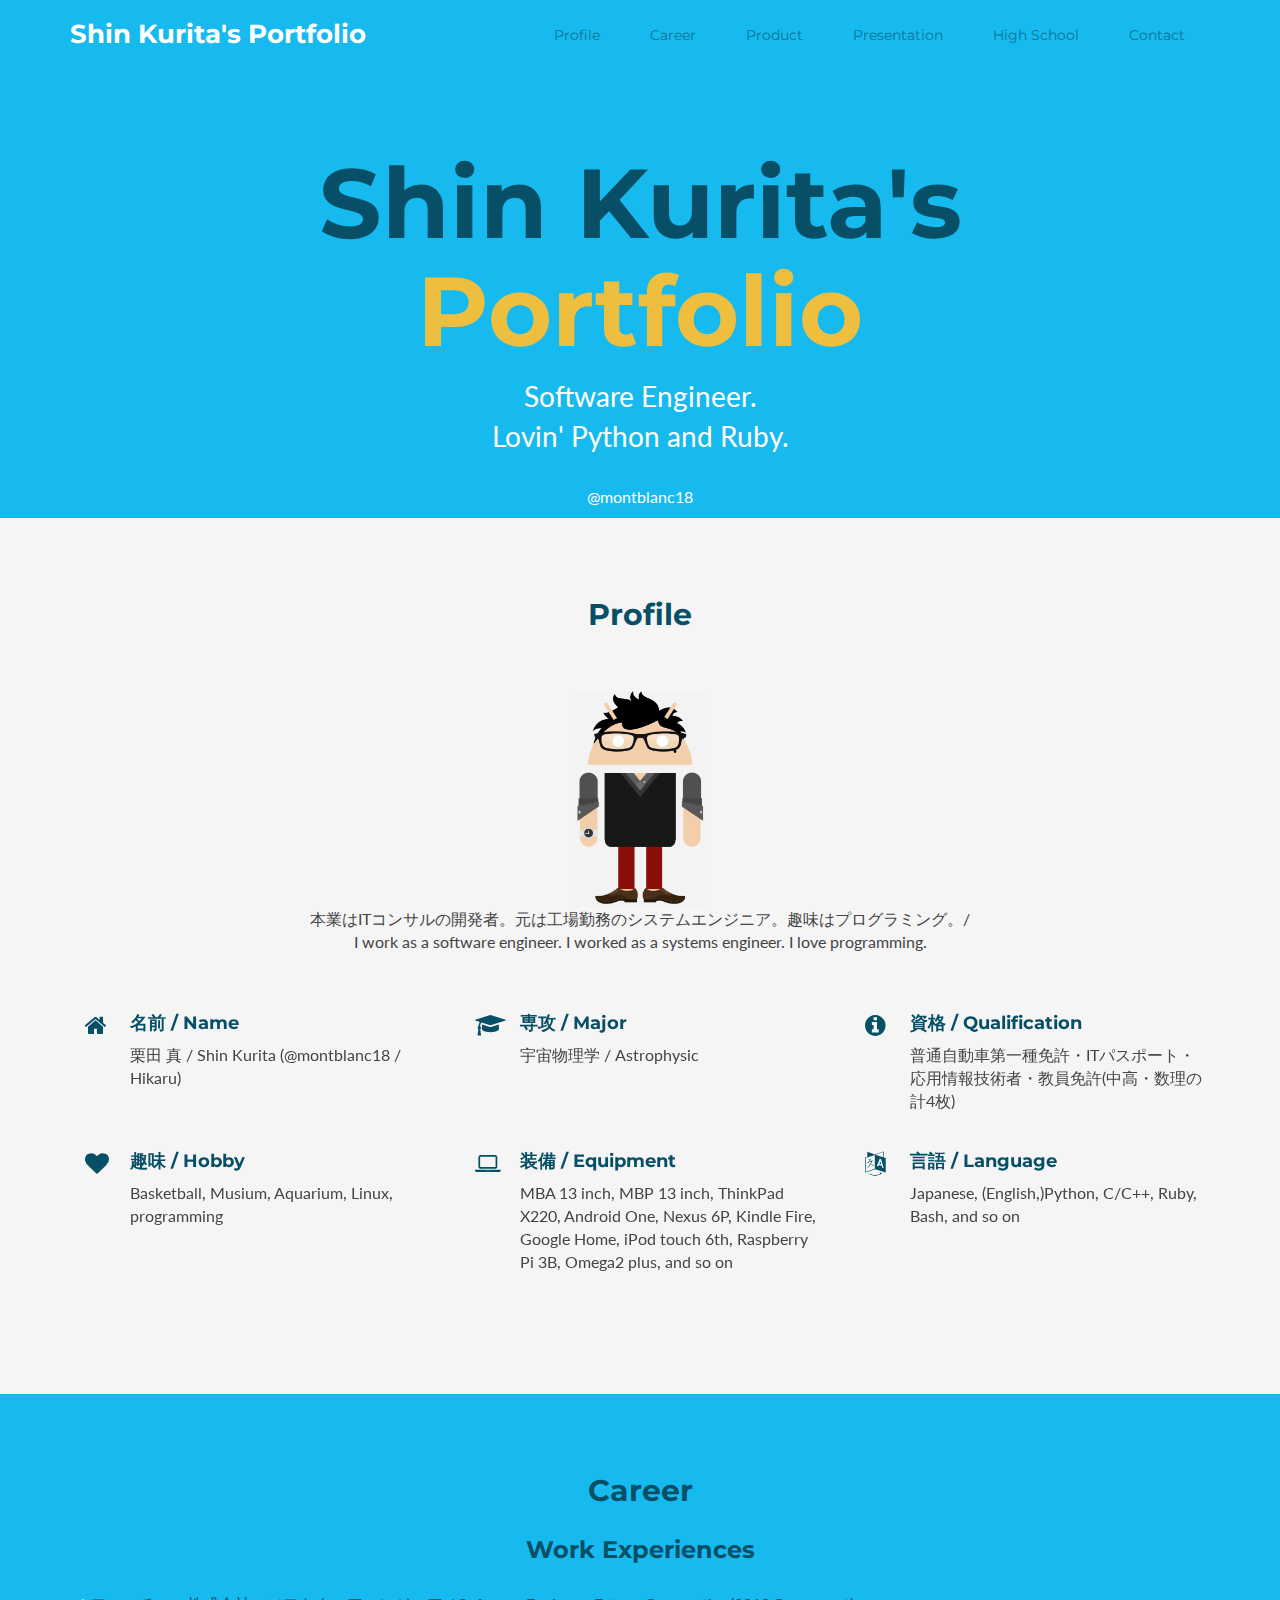
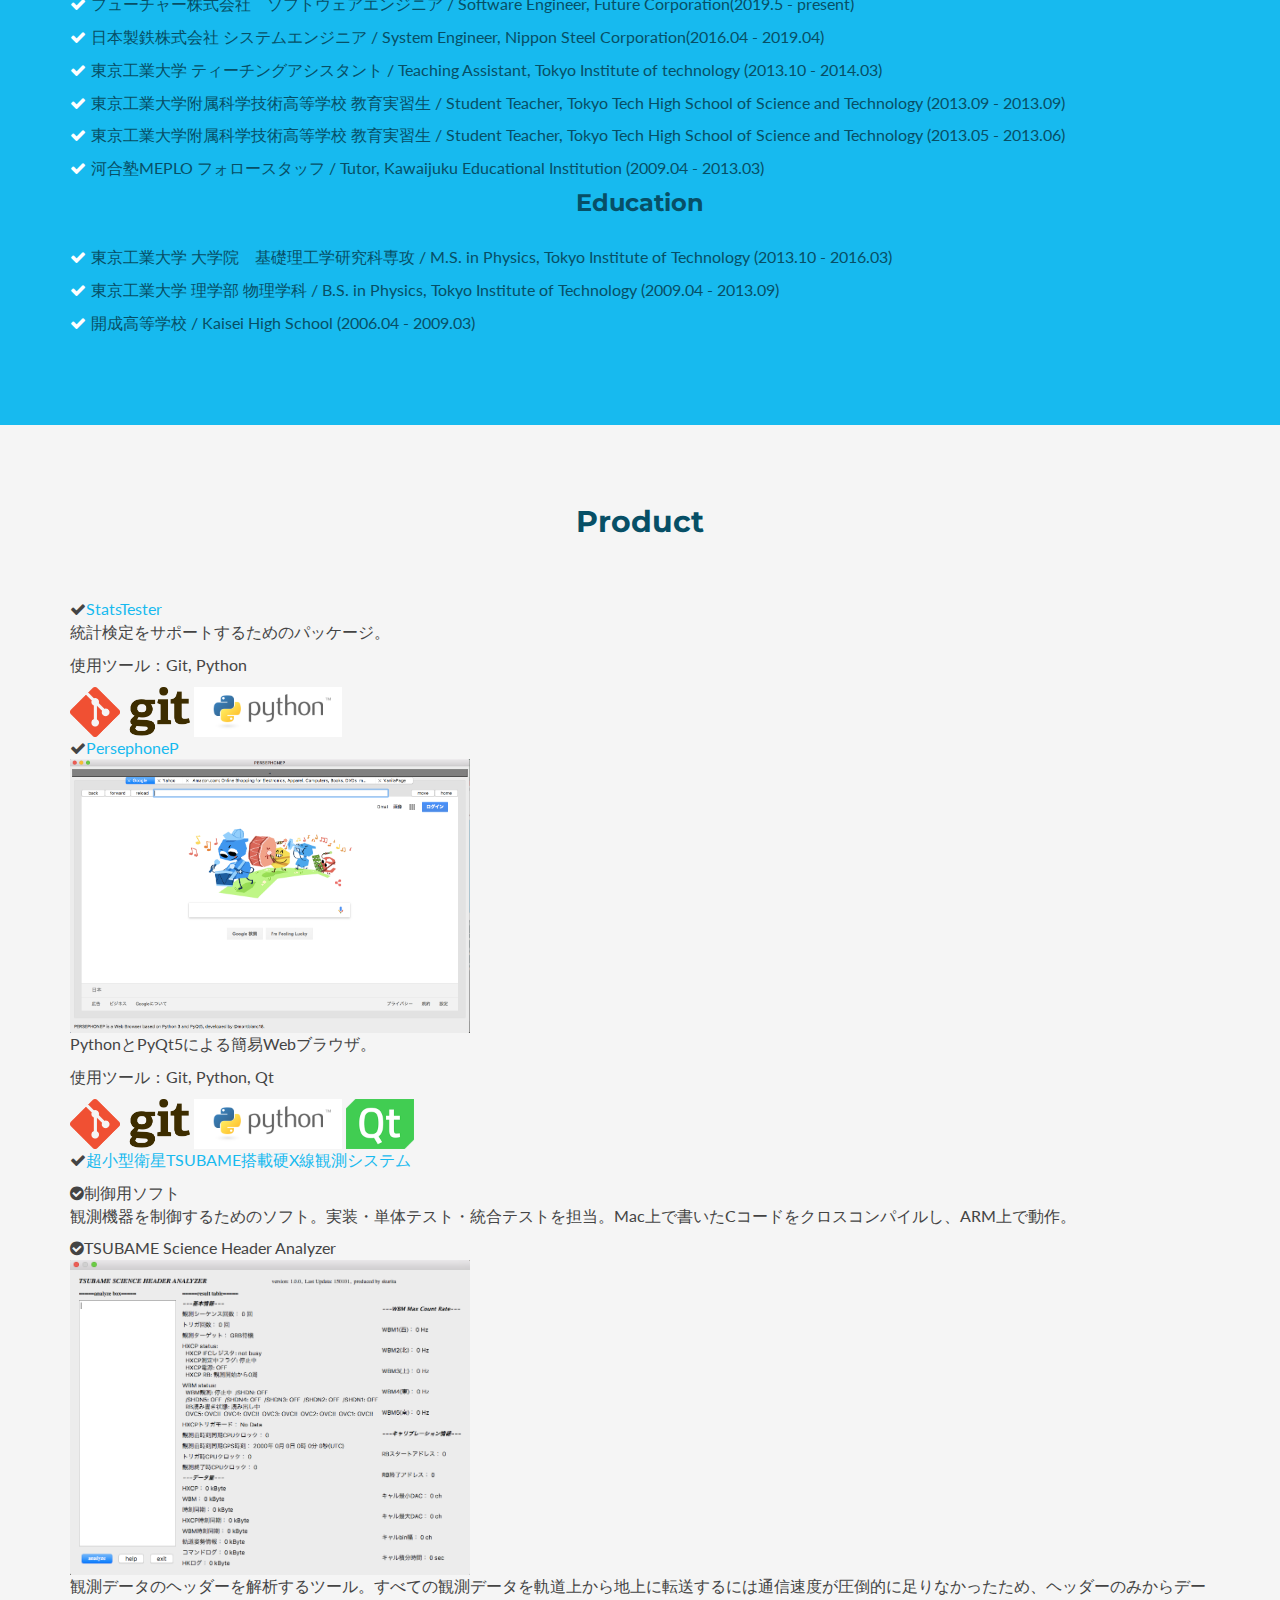
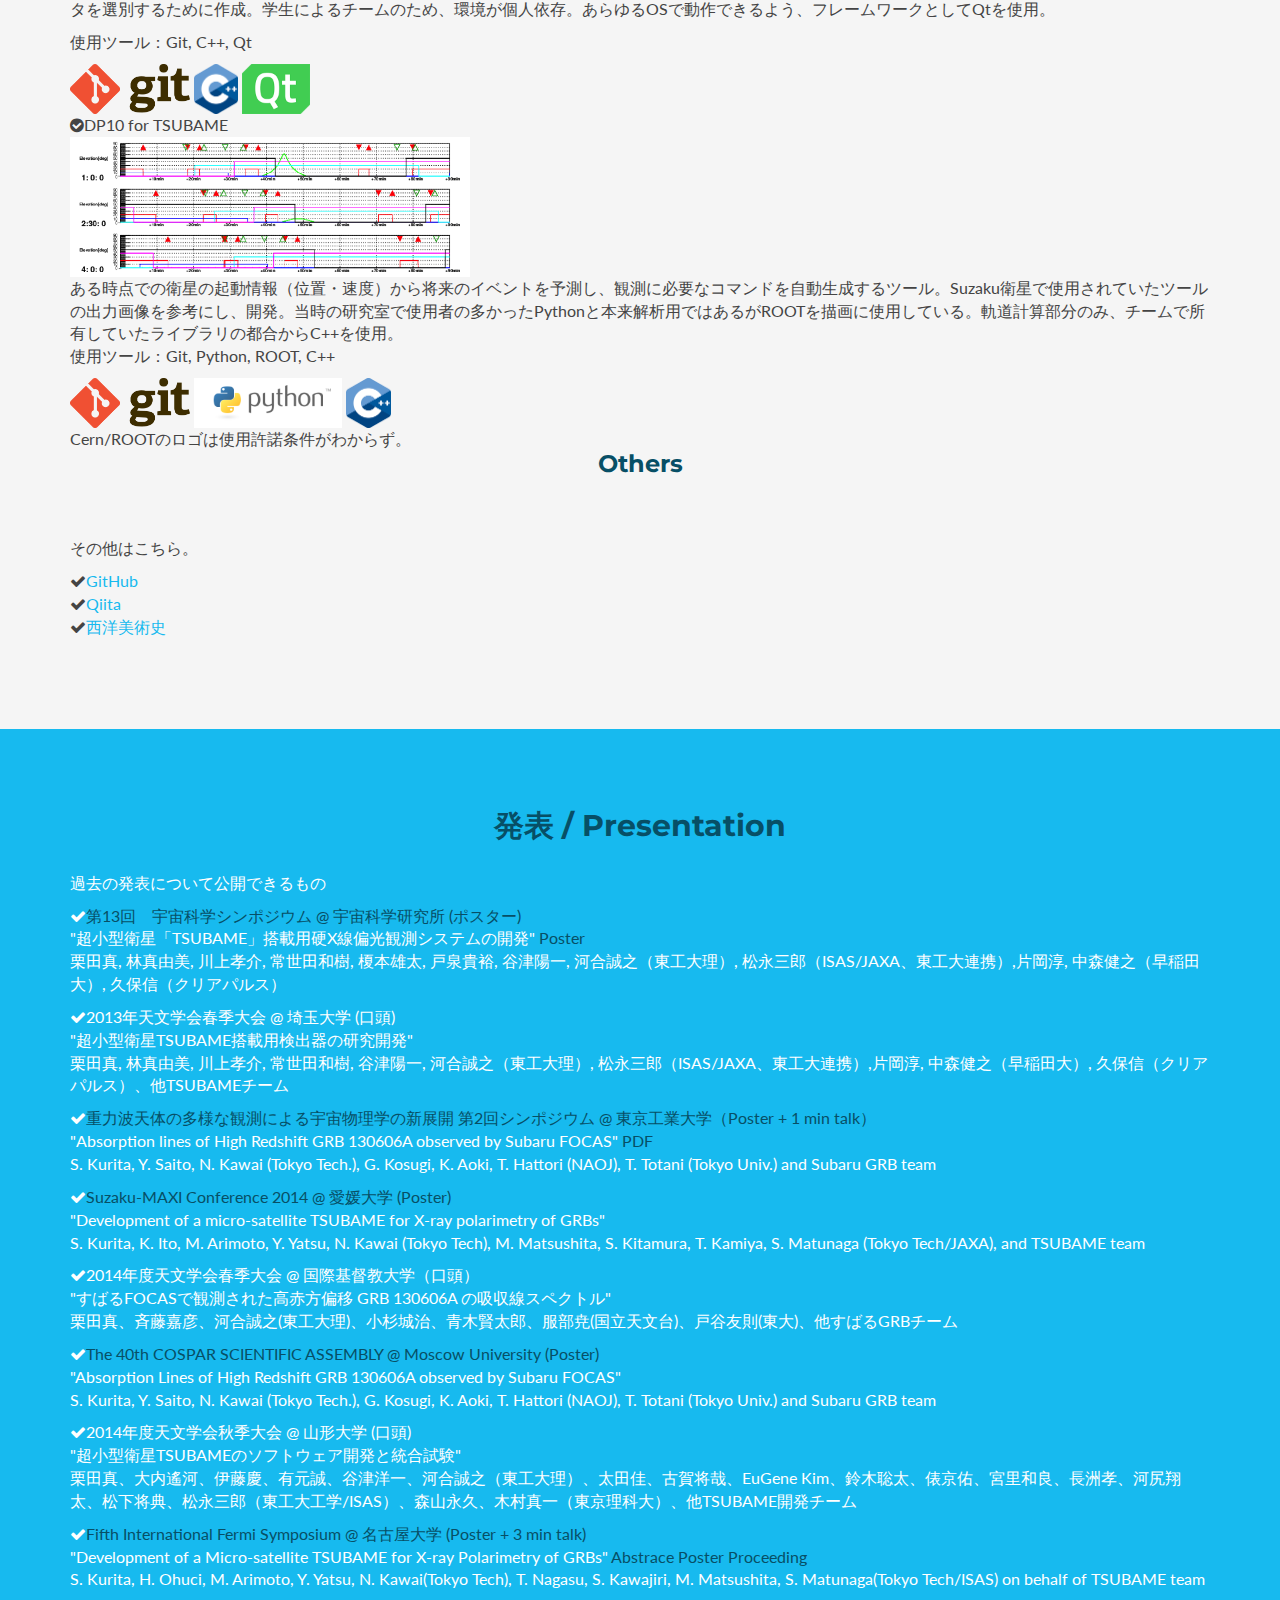
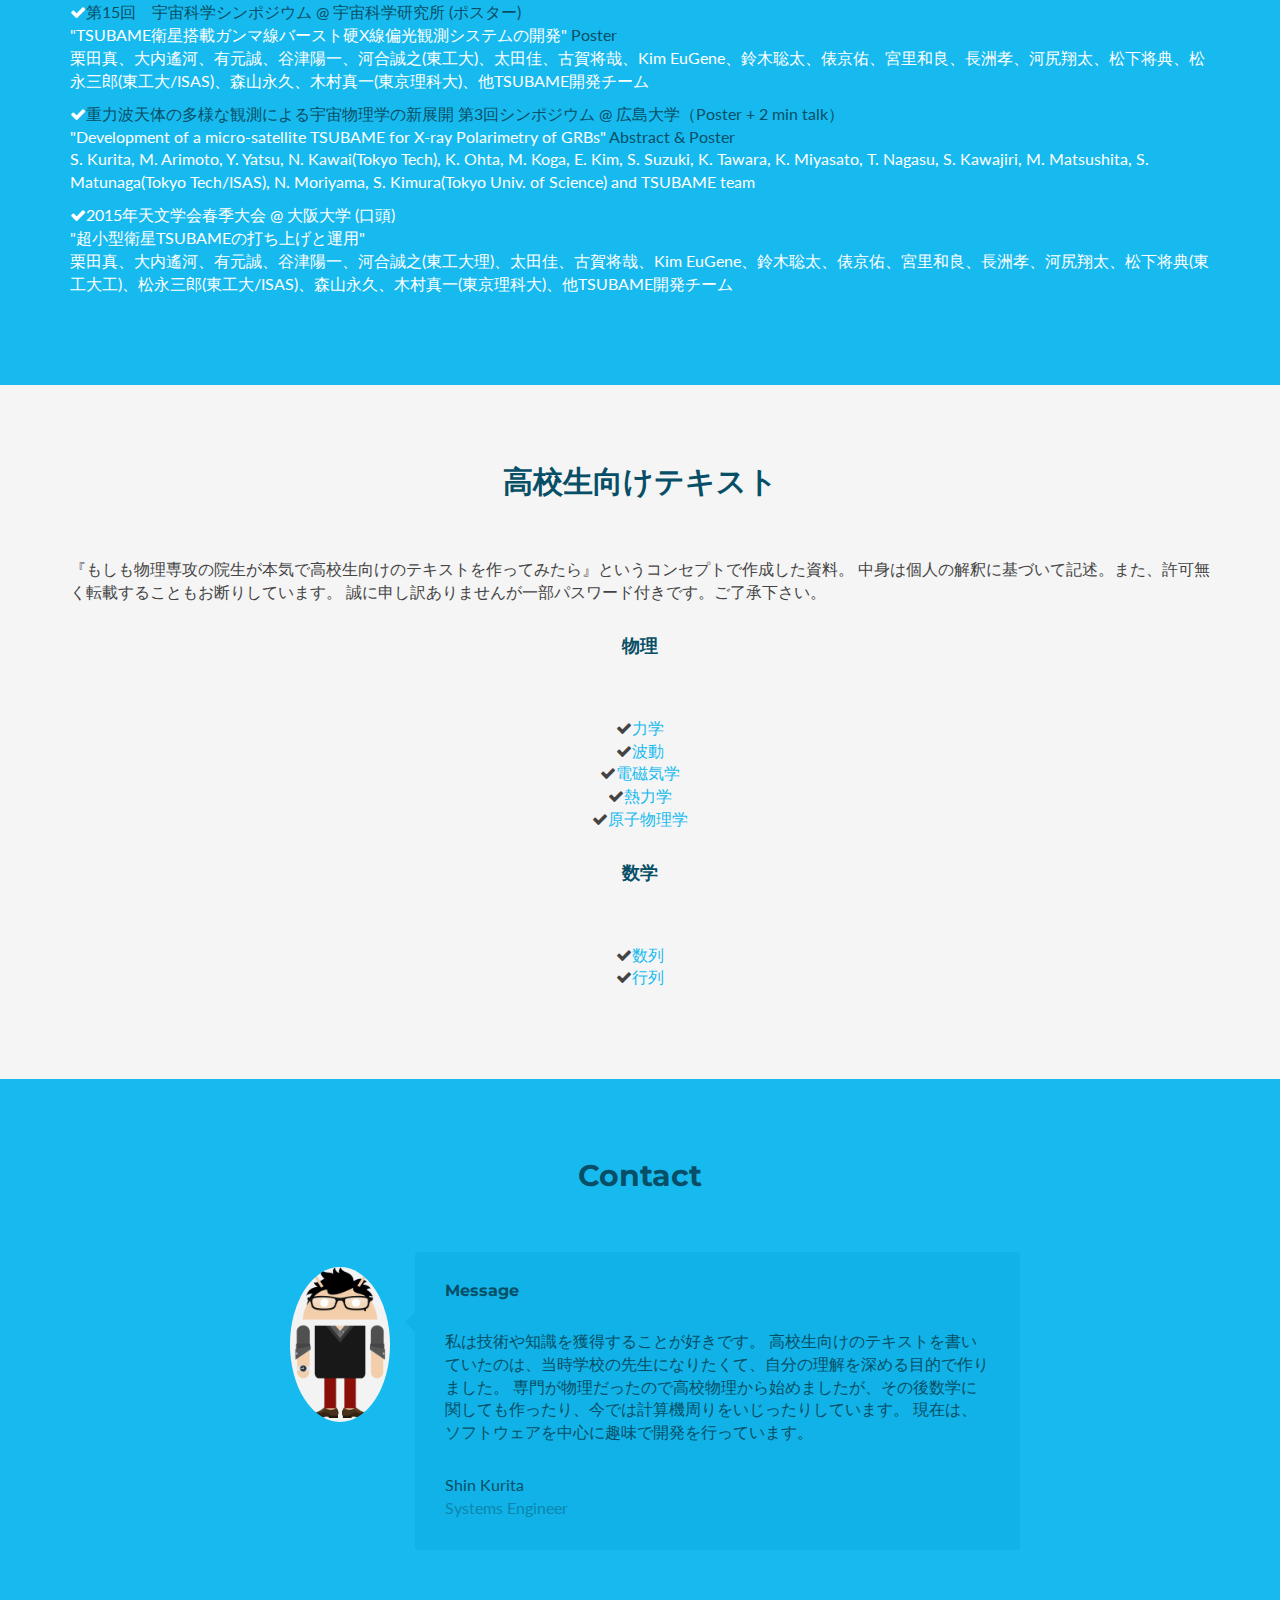
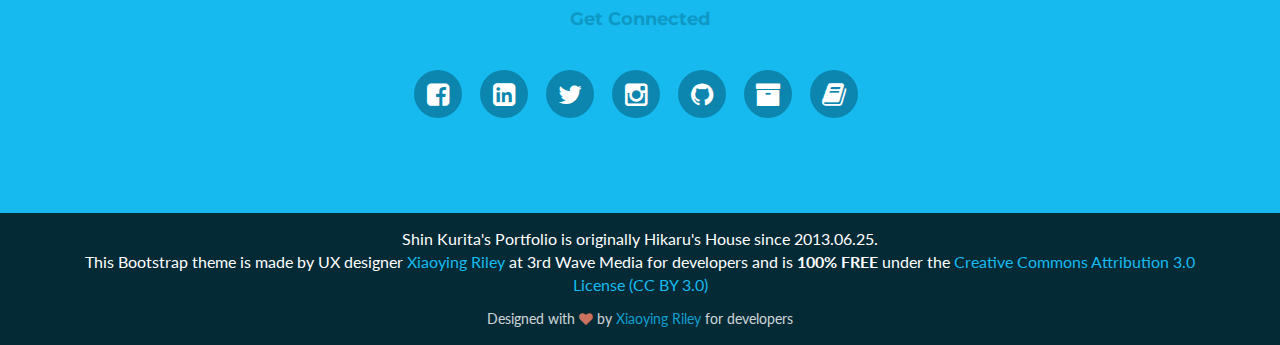
==== index.html @ 57066010 "Change my job." ====
<!DOCTYPE html>
<!--[if IE 8]> <html lang="en" class="ie8"> <![endif]-->  
<!--[if IE 9]> <html lang="en" class="ie9"> <![endif]-->  
<!--[if !IE]><!--> <html lang="en"> <!--<![endif]-->  
  <head>
	<!-- Global site tag (gtag.js) - Google Analytics -->
	<script async src="https://www.googletagmanager.com/gtag/js?id=UA-43941082-1"></script>
	<script>
	  window.dataLayer = window.dataLayer || [];
	  function gtag(){dataLayer.push(arguments);}
	  gtag('js', new Date());
	  
	  gtag('config', 'UA-43941082-1');
	</script>
    <title>Shin Kurita's Portfolio</title>
    <!-- Meta -->
    <meta charset="utf-8">
    <meta http-equiv="X-UA-Compatible" content="IE=edge">
    <meta name="viewport" content="width=device-width, initial-scale=1.0">
    <meta name="description" content="">
    <meta name="author" content="Shin Kurita">    
	<meta name="keywords" content="Hikaru's House,ヒカル,物理,高校物理,力学,古典力学,波動,電磁気学,熱力学,高校数学,数学,行列,ベクトル,忘備録, montblanc18, python, ruby, Shin Kurita, 栗田真, 栗田　真, 栗田, 真, persephonep, TSUBAME. 超小型衛星, 小型衛星"/>
	<!--<meta name="description" content="Private Portfolio"/>	 -->
    <link rel="shortcut icon" href="favicon.png">  
    <link href='http://fonts.googleapis.com/css?family=Lato:300,400,300italic,400italic' rel='stylesheet' type='text/css'>
    <link href='http://fonts.googleapis.com/css?family=Montserrat:400,700' rel='stylesheet' type='text/css'> 
    <!-- Global CSS -->
    <link rel="stylesheet" href="assets/plugins/bootstrap/css/bootstrap.min.css">
    <!-- Plugins CSS -->    
    <link rel="stylesheet" href="assets/plugins/font-awesome/css/font-awesome.css">
    <link rel="stylesheet" href="assets/plugins/prism/prism.css">
    <!-- Theme CSS -->  
    <link id="theme-style" rel="stylesheet" href="assets/css/styles.css">
    <!-- HTML5 shim and Respond.js IE8 support of HTML5 elements and media queries -->
    <!--[if lt IE 9]>
		<script src="https://oss.maxcdn.com/libs/html5shiv/3.7.0/html5shiv.js"></script>
		<script src="https://oss.maxcdn.com/libs/respond.js/1.4.2/respond.min.js"></script>
		<![endif]-->
  </head> 

  <body data-spy="scroll">
    
    <!---//Facebook button code-->
    <div id="fb-root"></div>
    <script>(function(d, s, id) {
      var js, fjs = d.getElementsByTagName(s)[0];
      if (d.getElementById(id)) return;
      js = d.createElement(s); js.id = id;
      js.src = "//connect.facebook.net/en_US/sdk.js#xfbml=1&version=v2.0";
      fjs.parentNode.insertBefore(js, fjs);
      }(document, 'script', 'facebook-jssdk'));</script>
    
    <!-- ******HEADER****** --> 
    <header id="header" class="header">  
      <div class="container">            
        <h1 class="logo pull-left">
          <a class="scrollto" href="#promo">
            <span class="logo-title">Shin Kurita's Portfolio</span>
          </a>
        </h1><!--//logo-->              
        <nav id="main-nav" class="main-nav navbar-right" role="navigation">
          <div class="navbar-header">
            <button class="navbar-toggle" type="button" data-toggle="collapse" data-target="#navbar-collapse">
              <span class="sr-only">Toggle navigation</span>
              <span class="icon-bar"></span>
              <span class="icon-bar"></span>
              <span class="icon-bar"></span>
            </button><!--//nav-toggle-->
          </div><!--//navbar-header-->            
          <div class="navbar-collapse collapse" id="navbar-collapse">
            <ul class="nav navbar-nav">
              <li class="active nav-item sr-only"><a class="scrollto" href="#promo">Home</a></li>
              <li class="nav-item"><a class="scrollto" href="#profile">Profile</a></li>
              <li class="nav-item"><a class="scrollto" href="#career">Career</a></li>
              <li class="nav-item"><a class="scrollto" href="#product">Product</a></li>                        
              <li class="nav-item"><a class="scrollto" href="#presentation">Presentation</a></li>
			  <li class="nav-item"><a class="scrollto" href="#highschool">High School</a></li>
              <li class="nav-item last"><a class="scrollto" href="#contact">Contact</a></li>
            </ul><!--//nav-->
          </div><!--//navabr-collapse-->
        </nav><!--//main-nav-->
      </div>
    </header><!--//header-->
    
    <!-- ******PROMO****** -->
    <section id="promo" class="promo section offset-header">
      <div class="container text-center">
        <h2 class="title">Shin Kurita's<br><span class="highlight">Portfolio</span></h2>
        <p class="intro">Software Engineer.<br>
		  Lovin' Python and Ruby.</p>
		<p>@montblanc18</p>
		<!--//meta-->
      </div><!--//container-->
    </section><!--//promo-->
	
    <!-- ******Profile****** --> 
    <section id="profile" class="about section">
      <div class="container">
        <h2 class="title text-center">Profile</h2>
		<div class="profile" align="center">
		  <img class="img-responsive" src="assets/images/myAndroidify.png" alt=""  width="140"/>
		</div>
        <p class="intro text-center">
		  本業はITコンサルの開発者。元は工場勤務のシステムエンジニア。趣味はプログラミング。/<br>
		  I work as a software engineer. I worked as a systems engineer. I love programming.
		</p>
        <div class="row">
          <div class="item col-md-4 col-sm-6 col-xs-12">
            <div class="icon-holder">
              <i class="fa fa-home"></i>
            </div>
            <div class="content">
              <h3 class="sub-title">名前 / Name</h3>
              <p>栗田 真 / Shin Kurita (@montblanc18 / Hikaru)</p>
            </div><!--//content-->
          </div><!--//item-->
          <div class="item col-md-4 col-sm-6 col-xs-12">
            <div class="icon-holder">
              <i class="fa fa-graduation-cap"></i>
            </div>
            <div class="content">
              <h3 class="sub-title">専攻 / Major</h3>
              <p>宇宙物理学 / Astrophysic</p>
            </div><!--//content-->
          </div><!--//item-->
          <div class="item col-md-4 col-sm-6 col-xs-12">
            <div class="icon-holder">
              <i class="fa fa-info-circle"></i>
            </div>
            <div class="content">
              <h3 class="sub-title">資格 / Qualification</h3>
              <p>普通自動車第一種免許・ITパスポート・応用情報技術者・教員免許(中高・数理の計4枚)</p>
            </div><!--//content-->
          </div><!--//item-->           
          <div class="clearfix visible-md"></div>    
          <div class="item col-md-4 col-sm-6 col-xs-12">
            <div class="icon-holder">
              <i class="fa fa-heart"></i>
            </div>
            <div class="content">
              <h3 class="sub-title">趣味 / Hobby</h3>
              <p>Basketball, Musium, Aquarium, Linux, programming</p>
            </div><!--//content-->
          </div><!--//item-->                
          <div class="item col-md-4 col-sm-6 col-xs-12">
            <div class="icon-holder">
              <i class="fa fa-laptop"></i>
            </div>
            <div class="content">
              <h3 class="sub-title">装備 / Equipment</h3>
              <p>MBA 13 inch, MBP 13 inch, ThinkPad X220, Android One, Nexus 6P, Kindle Fire, Google Home, iPod touch 6th, Raspberry Pi 3B, Omega2 plus, and so on</p>
            </div><!--//content-->
          </div><!--//item-->
          <div class="item col-md-4 col-sm-6 col-xs-12">
            <div class="icon-holder">
              <i class="fa fa-language"></i>
            </div>
            <div class="content">
              <h3 class="sub-title">言語 / Language</h3>
              <p>Japanese, (English,)Python, C/C++, Ruby, Bash, and so on</p>
            </div><!--//content-->
          </div><!--//item-->        
		  <!-- sample 
               <div class="item col-md-4 col-sm-6 col-xs-12">
                 <div class="icon-holder">
                   <i class="fa fa-tablet"></i>
                 </div>
                 <div class="content">
                   <h3 class="sub-title">Mobile-friendly</h3>
                   <p>Outline a benefit here. Tell users what your plugin/software can do for them. You can change the icon above to any of the 400+ <a href="http://fortawesome.github.io/Font-Awesome/icons/" target="_blank">FontAwesome</a> icons available.</p>
                 </div>
			   </div> 
			   -->
        </div><!--//row-->            
      </div><!--//container-->
    </section><!--//about-->
	
	<!-- ******CAREER****** --> 
    <section id="career" class="features section">
      <div class="container text-center">
        <h2 class="title">Career</h2>
		<h3 class="title">Work Experiences</h3>
		<div class="text-left">
		  <ul class="feature-list list-unstyled">
		    <li><i class="fa fa-check"></i>フューチャー株式会社　ソフトウェアエンジニア / Software Engineer, Future Corporation(2019.5 - present) </li>
			<li><i class="fa fa-check"></i>日本製鉄株式会社 システムエンジニア / System Engineer, Nippon Steel Corporation(2016.04 - 2019.04)</li>
			<li><i class="fa fa-check"></i>東京工業大学 ティーチングアシスタント / Teaching Assistant, Tokyo Institute of technology (2013.10 - 2014.03)</li>
			<li><i class="fa fa-check"></i>東京工業大学附属科学技術高等学校 教育実習生 / Student Teacher, Tokyo Tech High School of Science and Technology (2013.09 - 2013.09)</li>
			<li><i class="fa fa-check"></i>東京工業大学附属科学技術高等学校 教育実習生 / Student Teacher, Tokyo Tech High School of Science and Technology (2013.05 - 2013.06)</li>
			<li><i class="fa fa-check"></i>河合塾MEPLO フォロースタッフ / Tutor, Kawaijuku Educational Institution (2009.04 - 2013.03)</li>
          </ul>
		</div> <!--//text-left-->
		<h3 class="title">Education</h3>
		<div class="text-left">
		  <ul class="feature-list list-unstyled">
			<li><i class="fa fa-check"></i>東京工業大学 大学院　基礎理工学研究科専攻 / M.S. in Physics, Tokyo Institute of Technology (2013.10 - 2016.03)</li>
			<li><i class="fa fa-check"></i>東京工業大学 理学部 物理学科 / B.S. in Physics, Tokyo Institute of Technology (2009.04 - 2013.09)</li>
			<li><i class="fa fa-check"></i>開成高等学校 / Kaisei High School (2006.04 - 2009.03)</li>
          </ul>
		</div><!--//text-left-->
      </div><!--//container-->
    </section><!--//features-->
	
	<!-- ******DOCS****** --> 
    <section id="product" class="about section">
      <div class="container text-center">
        <h2 class="title">Product</h2>
		<div class="text-left">
		  <div class="feature-list list-unstyled">
			<p><i class="fa fa-check"></i><a href="https://github.com/montblanc18/statstester">StatsTester</a><br>
			  統計検定をサポートするためのパッケージ。</p>
			  <p>使用ツール：Git, Python</p>
			  <img src="./img/Git-Logo-2Color.png" alt="" height="50"/> <img src="./img/python-logo.png" alt="" height="50"/>
			<p><i class="fa fa-check"></i><a href="https://github.com/montblanc18/persephonep">PersephoneP</a><br>
			  <img src="./img/window_of_persephonep.png" alt="window_of_persephone" width="400"/><br>
			  PythonとPyQt5による簡易Webブラウザ。</p>
			<p>使用ツール：Git, Python, Qt</p>
			<img src="./img/Git-Logo-2Color.png" alt="" height="50"/> <img src="./img/python-logo.png" alt="" height="50"/> <img src="./img/Qt-logo-small.png" alt="" height="50"/>
			<p><i class="fa fa-check"></i><a href="http://www.hp.phys.titech.ac.jp/yatsu/tsubame_science/">超小型衛星TSUBAME搭載硬X線観測システム</a></p>
			<div class="feature-list list-unstyled">
			  <p><i class="fa fa-check-circle"></i>制御用ソフト<br>
				観測機器を制御するためのソフト。実装・単体テスト・統合テストを担当。Mac上で書いたCコードをクロスコンパイルし、ARM上で動作。</p>
			  <p><i class="fa fa-check-circle"></i>TSUBAME Science Header Analyzer<br>
				<img src="./img/tsubameScienceHeaderAnalyzer.png" alt="tsubameScienceHeaderAnalyzer" width="400"/><br>
				観測データのヘッダーを解析するツール。すべての観測データを軌道上から地上に転送するには通信速度が圧倒的に足りなかったため、ヘッダーのみからデータを選別するために作成。学生によるチームのため、環境が個人依存。あらゆるOSで動作できるよう、フレームワークとしてQtを使用。</p>
			  <p>使用ツール：Git, C++, Qt</p>
			  <img src="./img/Git-Logo-2Color.png" alt="" height="50"/> <img src="./img/cpp_logo.png" alt="" height="50"/> <img src="./img/Qt-logo-small.png" alt="" height="50"/>
			  <p><i class="fa fa-check-circle"></i>DP10 for TSUBAME<br>
			  <img src="./img/dp10.png" alt="dp10" width="400"/><br>
			  ある時点での衛星の起動情報（位置・速度）から将来のイベントを予測し、観測に必要なコマンドを自動生成するツール。Suzaku衛星で使用されていたツールの出力画像を参考にし、開発。当時の研究室で使用者の多かったPythonと本来解析用ではあるがROOTを描画に使用している。軌道計算部分のみ、チームで所有していたライブラリの都合からC++を使用。<br>
			  使用ツール：Git, Python, ROOT, C++</p>
			  <img src="./img/Git-Logo-2Color.png" alt="" height="50"> <img src="./img/python-logo.png" alt="" height="50"> <img src="./img/cpp_logo.png" alt="" height="50"/><br>
			  Cern/ROOTのロゴは使用許諾条件がわからず。
			</div>
		  </div>
		</div><!--//text-left-->
		<h3 class="title">Others</h3>
		<div class="text-left">
		  <p>その他はこちら。</p>
		  <ul class="feature-list list-unstyled">
			<li><i class="fa fa-check"></i><a href="https://github.com/montblanc18">GitHub</a></li>
			<li><i class="fa fa-check"></i><a href="https://qiita.com/montblanc18">Qiita</a></li>
			<li><i class="fa fa-check"></i><a href="https://montblanc18.github.io/artrepository">西洋美術史</a></li>
		  </ul>
		</div><!--//text-left-->
	  </div><!--//container-->
    </section><!--//features-->
	
	
	<!-- ******FEATURES****** --> 
    <section id="presentation" class="features section">
      <div class="container text-center">
        <h2 class="title">発表 / Presentation</h2>
		<div class="text-left">
		  <p>過去の発表について公開できるもの</p>
          <div class="feature-list list-unstyled">
			<p><i class="fa fa-check"></i><a href="http://www.isas.jaxa.jp/j/researchers/symp/sss13/">第13回　宇宙科学シンポジウム @ 宇宙科学研究所 (ポスター)</a><br>
			  "超小型衛星「TSUBAME」搭載用硬X線偏光観測システムの開発" <a href="http://www.isas.jaxa.jp/j/researchers/symp/sss13/paper/P2-028.pdf">Poster</a><br>
			  栗田真, 林真由美, 川上孝介, 常世田和樹, 榎本雄太, 戸泉貴裕, 谷津陽一, 河合誠之（東工大理）, 松永三郎（ISAS/JAXA、東工大連携）,片岡淳, 中森健之（早稲田大）, 久保信（クリアパルス）</p>
			<p><i class="fa fa-check"></i>2013年天文学会春季大会 @ 埼玉大学 (口頭)<br>
			  "超小型衛星TSUBAME搭載用検出器の研究開発"<br>
			  栗田真, 林真由美, 川上孝介, 常世田和樹, 谷津陽一, 河合誠之（東工大理）, 松永三郎（ISAS/JAXA、東工大連携）,片岡淳, 中森健之（早稲田大）, 久保信（クリアパルス）、他TSUBAMEチーム</p>
			<p><i class="fa fa-check"></i><a href="https://yukimura.hep.osaka-cu.ac.jp/wiki/pages/_9e6A2M4/2nd_Annual_Symposium.html">重力波天体の多様な観測による宇宙物理学の新展開 第2回シンポジウム @ 東京工業大学（Poster + 1 min talk）</a><br>
			  "Absorption lines of High Redshift GRB 130606A observed by Subaru FOCAS" <a href="https://yukimura.hep.osaka-cu.ac.jp/wiki/pages/p6r203/2014Jan_program.html">PDF</a><br>
			  S. Kurita, Y. Saito, N. Kawai (Tokyo Tech.), G. Kosugi, K. Aoki, T. Hattori (NAOJ), T. Totani (Tokyo Univ.) and Subaru GRB team</p>
			<p><i class="fa fa-check"></i><a href="http://wwwxray.ess.sci.osaka-u.ac.jp/SuzakuMAXI2014/">Suzaku-MAXI Conference 2014 @ 愛媛大学 (Poster)</a><br>
			  "Development of a micro-satellite TSUBAME for X-ray polarimetry of GRBs"<br>
			  S. Kurita, K. Ito, M. Arimoto, Y. Yatsu, N. Kawai (Tokyo Tech), M. Matsushita, S. Kitamura, T. Kamiya, S. Matunaga (Tokyo Tech/JAXA), and TSUBAME team</p>
			<p><i class="fa fa-check"></i>2014年度天文学会春季大会 @ 国際基督教大学（口頭）<br>
			  "すばるFOCASで観測された高赤方偏移 GRB 130606A の吸収線スペクトル"<br>
			  栗田真、斉藤嘉彦、河合誠之(東工大理)、小杉城治、青木賢太郎、服部尭(国立天文台)、戸谷友則(東大)、他すばるGRBチーム</p>
			<p><i class="fa fa-check"></i><a href="http://cospar2014moscow.com/">The 40th COSPAR SCIENTIFIC ASSEMBLY @ Moscow University (Poster)</a><br>
			  "Absorption Lines of High Redshift GRB 130606A observed by Subaru FOCAS"<br>
			  S. Kurita, Y. Saito, N. Kawai (Tokyo Tech.), G. Kosugi, K. Aoki, T. Hattori (NAOJ), T. Totani (Tokyo Univ.) and Subaru GRB team</p>
			<p><i class="fa fa-check"></i>2014年度天文学会秋季大会 @ 山形大学 (口頭)<br>
			  "超小型衛星TSUBAMEのソフトウェア開発と統合試験"<br>
			  栗田真、大内遙河、伊藤慶、有元誠、谷津洋一、河合誠之（東工大理）、太田佳、古賀将哉、EuGene Kim、鈴木聡太、俵京佑、宮里和良、長洲孝、河尻翔太、松下将典、松永三郎（東工大工学/ISAS）、森山永久、木村真一（東京理科大）、他TSUBAME開発チーム</p>
			<p><i class="fa fa-check"></i><a href="https://fermi.gsfc.nasa.gov/science/mtgs/symposia/2014/">Fifth International Fermi Symposium @ 名古屋大学 (Poster + 3 min talk)</a><br>
			  "Development of a Micro-satellite TSUBAME for X-ray Polarimetry of GRBs" <a href="https://fermi.gsfc.nasa.gov/science/mtgs/symposia/2014/abstracts/139">Abstrace</a> <a href="https://confluence.slac.stanford.edu/display/LSP/Fermi+Symposium+2014">Poster</a> <a href="https://arxiv.org/pdf/1503.01975.pdf">Proceeding</a><br>
			  S. Kurita, H. Ohuci, M. Arimoto, Y. Yatsu, N. Kawai(Tokyo Tech), T. Nagasu, S. Kawajiri, M. Matsushita, S. Matunaga(Tokyo Tech/ISAS) on behalf of TSUBAME team</p>
			<p><i class="fa fa-check"></i><a href="http://www.isas.jaxa.jp/j/researchers/symp/sss15/">第15回　宇宙科学シンポジウム @ 宇宙科学研究所 (ポスター)</a><br>
			  "TSUBAME衛星搭載ガンマ線バースト硬X線偏光観測システムの開発" <a href="https://repository.exst.jaxa.jp/dspace/bitstream/a-is/548581/1/SA6000034045.pdf">Poster</a><br>
			  栗田真、大内遙河、有元誠、谷津陽一、河合誠之(東工大)、太田佳、古賀将哉、Kim EuGene、鈴木聡太、俵京佑、宮里和良、長洲孝、河尻翔太、松下将典、松永三郎(東工大/ISAS)、森山永久、木村真一(東京理科大)、他TSUBAME開発チーム</p>
			<p><i class="fa fa-check"></i><a href="https://yukimura.hep.osaka-cu.ac.jp/wiki/pages/S1h3B1n/3rd_AnnualSymposium_Feb2015.html">重力波天体の多様な観測による宇宙物理学の新展開 第3回シンポジウム @ 広島大学（Poster + 2 min talk）</a><br>
			  "Development of a micro-satellite TSUBAME for X-ray Polarimetry of GRBs" <a href="https://yukimura.hep.osaka-cu.ac.jp/wiki/pages/d8r8H7P6/3rd_symp_posters.html">Abstract & Poster</a><br>
			  S. Kurita, M. Arimoto, Y. Yatsu, N. Kawai(Tokyo Tech), K. Ohta, M. Koga, E. Kim, S. Suzuki, K. Tawara, K. Miyasato, T. Nagasu, S. Kawajiri, M. Matsushita, S. Matunaga(Tokyo Tech/ISAS), N. Moriyama, S. Kimura(Tokyo Univ. of Science) and TSUBAME team</p>
			<p><i class="fa fa-check"></i>2015年天文学会春季大会 @ 大阪大学 (口頭)<br>
			  "超小型衛星TSUBAMEの打ち上げと運用"<br>
			  栗田真、大内遙河、有元誠、谷津陽一、河合誠之(東工大理)、太田佳、古賀将哉、Kim EuGene、鈴木聡太、俵京佑、宮里和良、長洲孝、河尻翔太、松下将典(東工大工)、松永三郎(東工大/ISAS)、森山永久、木村真一(東京理科大)、他TSUBAME開発チーム</p>
		  </div>
		</div>
      </div><!--//container-->
    </section><!--//features-->
	
    <!-- ******FEATURES****** --> 
    <section id="highschool" class="about section">
      <div class="container text-center">
        <h2 class="title">高校生向けテキスト</h2>
		<p class="text-left">『もしも物理専攻の院生が本気で高校生向けのテキストを作ってみたら』というコンセプトで作成した資料。
		  中身は個人の解釈に基づいて記述。また、許可無く転載することもお断りしています。
		  誠に申し訳ありませんが一部パスワード付きです。ご了承下さい。</p>
		<br>
		<h4 class="title">物理</h4>
        <ul class="feature-list list-unstyled">
          <li><i class="fa fa-check"></i><a href="http://hikaru.webcrow.jp/highschoolphys/mechanics.pdf">力学</a></li>
          <li><i class="fa fa-check"></i><a href="http://hikaru.webcrow.jp/highschoolphys/wave.pdf">波動</a></li>
          <li><i class="fa fa-check"></i><a href="http://hikaru.webcrow.jp/highschoolphys/electromagnetics.pdf">電磁気学</a></li>
          <li><i class="fa fa-check"></i><a href="http://hikaru.webcrow.jp/highschoolphys/thermodynamics.pdf">熱力学</a></li>
          <li><i class="fa fa-check"></i><a href="http://hikaru.webcrow.jp/highschoolphys/atomicphysics.pdf">原子物理学</a></li>
        </ul>
		<br>
		<h4 class="title">数学</h4>
		<ul class="feature-list list-unstyled">
          <li><i class="fa fa-check"></i><a href="http://hikaru.webcrow.jp/highschoolmath/series.pdf">数列</a></li>
		  <li><i class="fa fa-check"></i><a href="http://hikaru.webcrow.jp/highschoolmath/matrix.pdf">行列</a></li>
		</ul>
      </div><!--//container-->
    </section><!--//features-->
	
    <!-- ******CONTACT****** --> 
    <section id="contact" class="contact section has-pattern">
      <div class="container">
        <div class="contact-inner">
          <h2 class="title  text-center">Contact</h2>
          <p class="intro  text-center">
            <div class="author-message">                      
			  <div class="profile" align="center">
				<img class="img-responsive" src="assets/images/myAndroidify.png" alt=""  width="140"/>
			  </div>
              <div class="speech-bubble">
                <h3 class="sub-title">Message</h3>
				<p>
				  私は技術や知識を獲得することが好きです。
				  高校生向けのテキストを書いていたのは、当時学校の先生になりたくて、自分の理解を深める目的で作りました。
				  専門が物理だったので高校物理から始めましたが、その後数学に関しても作ったり、今では計算機周りをいじったりしています。
				  現在は、ソフトウェアを中心に趣味で開発を行っています。</p>
                <div class="source">
                  <span class="name">Shin Kurita</span>
                  <br />
                  <span class="title">Systems Engineer</span>
                </div><!--//source-->
              </div><!--//speech-bubble-->                        
            </div><!--//author-message-->
            <div class="clearfix"></div>
            <div class="info text-center">
              <h4 class="sub-title">Get Connected</h4>
              <ul class="social-icons list-inline">
				<li><a href="https://www.facebook.com/shin.kurita1" target="_blank"><i class="fa fa-facebook-square"></i></a></li>
				<li><a href="https://www.linkedin.com/in/shin-kurita-b3562a131/" target="_blank"><i class="fa fa-linkedin-square"></i></a></li>
                <li><a href="https://twitter.com/montblanc18" target="_blank"><i class="fa fa-twitter"></i></a></li>
                <li><a href="http://instagram.com/montblanc18_h"><i class="fa fa-instagram"></i></a></li>
				<li><a href="https://github.com/montblanc18" target="_blank"><i class="fa fa-github"></i></a></li>
			    <li><a href="http://montblanc6615.blog90.fc2.com/" target="_blank"><i class="fa fa-archive"></i></a></li>
				<li><a href="https://qiita.com/montblanc18" target="_blank"><i class="fa fa-book"></i></a></li>
				<!--
                    <li class="last"><a href="mailto: hello@3rdwavemedia.com"><i class="fa fa-envelope"></i></a></li>              
					-->
              </ul>
            </div><!--//info-->
        </div><!--//contact-inner-->
      </div><!--//container-->
    </section><!--//contact-->  
    
    <!-- ******FOOTER****** --> 
    <footer class="footer">
      <div class="container text-center">
		Shin Kurita's Portfolio is originally Hikaru's House since 2013.06.25.<br>
		<p>This Bootstrap theme is made by UX designer <a href="https://www.linkedin.com/in/xiaoying" target="_blank">Xiaoying Riley</a> at 3rd Wave Media for developers and is <strong>100% FREE</strong> under the <a href="https://creativecommons.org/licenses/by/3.0/" target="_blank">Creative Commons Attribution 3.0 License (CC BY 3.0)</a></p>
        <small class="copyright">Designed with <i class="fa fa-heart"></i> by <a href="http://themes.3rdwavemedia.com" target="_blank">Xiaoying Riley</a> for developers</small>
      </div><!--//container-->
    </footer><!--//footer-->
    
  </body>
</html>
---- assets/plugins/prism/prism.css ----
/* http://prismjs.com/download.html?themes=prism-okaidia&languages=markup+css+clike+javascript+php+python */
/**
 * okaidia theme for JavaScript, CSS and HTML
 * Loosely based on Monokai textmate theme by http://www.monokai.nl/
 * @author ocodia
 */

code[class*="language-"],
pre[class*="language-"] {
	color: #f8f8f2;
	text-shadow: 0 1px rgba(0, 0, 0, 0.3);
	font-family: Consolas, Monaco, 'Andale Mono', monospace;
	direction: ltr;
	text-align: left;
	white-space: pre;
	word-spacing: normal;
	word-break: normal;
	line-height: 1.5;

	-moz-tab-size: 4;
	-o-tab-size: 4;
	tab-size: 4;

	-webkit-hyphens: none;
	-moz-hyphens: none;
	-ms-hyphens: none;
	hyphens: none;
}

/* Code blocks */
pre[class*="language-"] {
	padding: 1em;
	margin: .5em 0;
	overflow: auto;
	border-radius: 0.3em;
}

:not(pre) > code[class*="language-"],
pre[class*="language-"] {
	background: #272822;
}

/* Inline code */
:not(pre) > code[class*="language-"] {
	padding: .1em;
	border-radius: .3em;
}

.token.comment,
.token.prolog,
.token.doctype,
.token.cdata {
	color: slategray;
}

.token.punctuation {
	color: #f8f8f2;
}

.namespace {
	opacity: .7;
}

.token.property,
.token.tag,
.token.constant,
.token.symbol,
.token.deleted {
	color: #f92672;
}

.token.boolean,
.token.number {
	color: #ae81ff;
}

.token.selector,
.token.attr-name,
.token.string,
.token.char,
.token.builtin,
.token.inserted {
	color: #a6e22e;
}

.token.operator,
.token.entity,
.token.url,
.language-css .token.string,
.style .token.string,
.token.variable {
	color: #f8f8f2;
}

.token.atrule,
.token.attr-value {
	color: #e6db74;
}

.token.keyword {
	color: #66d9ef;
}

.token.regex,
.token.important {
	color: #fd971f;
}

.token.important {
	font-weight: bold;
}

.token.entity {
	cursor: help;
}
---- assets/css/styles.css ----
/*   
 * Template Name: devAid - Responsive Website Template for developers
 * Version: 1.0
 * Author: Xiaoying Riley at 3rd Wave Media
 * Website: http://themes.3rdwavemedia.com/
 * Twitter: @3rdwave_themes
*/
/* Default */
/* ======= Base ======= */
body {
  font-family: 'Lato', arial, sans-serif;
  color: #444444;
  font-size: 16px;
  -webkit-font-smoothing: antialiased;
  -moz-osx-font-smoothing: grayscale;
}
h1,
h2,
h3,
h4,
h5,
h6 {
  font-family: 'Montserrat', sans-serif;
  font-weight: 700;
  color: #17baef;
}
a {
  color: #17baef;
  -webkit-transition: all 0.4s ease-in-out;
  -moz-transition: all 0.4s ease-in-out;
  -ms-transition: all 0.4s ease-in-out;
  -o-transition: all 0.4s ease-in-out;
}
a:hover {
  text-decoration: underline;
  color: #0e98c5;
}
.btn,
a.btn {
  -webkit-transition: all 0.4s ease-in-out;
  -moz-transition: all 0.4s ease-in-out;
  -ms-transition: all 0.4s ease-in-out;
  -o-transition: all 0.4s ease-in-out;
  font-family: 'Montserrat', arial, sans-serif;
  padding: 8px 16px;
  font-weight: bold;
}
.btn .fa,
a.btn .fa {
  margin-right: 5px;
}
.btn:focus,
a.btn:focus {
  color: #fff;
}
a.btn-cta-primary,
.btn-cta-primary {
  background: #074f66;
  border: 1px solid #074f66;
  color: #fff;
  font-weight: 600;
  text-transform: uppercase;
}
a.btn-cta-primary:hover,
.btn-cta-primary:hover {
  background: #053c4e;
  border: 1px solid #053c4e;
  color: #fff;
}
a.btn-cta-secondary,
.btn-cta-secondary {
  background: #eebf3f;
  border: 1px solid #eebf3f;
  color: #fff;
  font-weight: 600;
  text-transform: uppercase;
}
a.btn-cta-secondary:hover,
.btn-cta-secondary:hover {
  background: #ecb728;
  border: 1px solid #ecb728;
  color: #fff;
}
.text-highlight {
  color: #074f66;
}
.offset-header {
  padding-top: 90px;
}
pre code {
  font-size: 16px;
}
/* ======= Header ======= */
.header {
  padding: 10px 0;
  background: #17baef;
  color: #fff;
  position: fixed;
  width: 100%;
}
.header.navbar-fixed-top {
  background: #fff;
  z-index: 9999;
  -webkit-box-shadow: 0 0 4px rgba(0, 0, 0, 0.4);
  -moz-box-shadow: 0 0 4px rgba(0, 0, 0, 0.4);
  box-shadow: 0 0 4px rgba(0, 0, 0, 0.4);
}
.header.navbar-fixed-top .logo a {
  color: #17baef;
}
.header.navbar-fixed-top .main-nav .nav .nav-item a {
  color: #666666;
}
.header .logo {
  margin: 0;
  font-size: 26px;
  padding-top: 10px;
}
.header .logo a {
  color: #fff;
}
.header .logo a:hover {
  text-decoration: none;
}
.header .main-nav button {
  background: #074f66;
  color: #fff !important;
  -webkit-border-radius: 4px;
  -moz-border-radius: 4px;
  -ms-border-radius: 4px;
  -o-border-radius: 4px;
  border-radius: 4px;
  -moz-background-clip: padding;
  -webkit-background-clip: padding-box;
  background-clip: padding-box;
}
.header .main-nav button:focus {
  outline: none;
}
.header .main-nav button .icon-bar {
  background-color: #fff;
}
.header .main-nav .navbar-collapse {
  padding: 0;
}
.header .main-nav .nav .nav-item {
  font-weight: normal;
  margin-right: 30px;
  font-family: 'Montserrat', sans-serif;
}
.header .main-nav .nav .nav-item.active a {
  color: #17baef;
  background: none;
}
.header .main-nav .nav .nav-item a {
  color: #0a7396;
  -webkit-transition: none;
  -moz-transition: none;
  -ms-transition: none;
  -o-transition: none;
  font-size: 14px;
  padding: 15px 10px;
}
.header .main-nav .nav .nav-item a:hover {
  color: #074f66;
  background: none;
}
.header .main-nav .nav .nav-item a:focus {
  outline: none;
  background: none;
}
.header .main-nav .nav .nav-item a:active {
  outline: none;
  background: none;
}
.header .main-nav .nav .nav-item.active {
  color: #17baef;
}
.header .main-nav .nav .nav-item.last {
  margin-right: 0;
}
/* ======= Promo Section ======= */
.promo {
  background: #17baef;
  color: #fff;
  padding-top: 150px;
}
.promo .title {
  font-size: 98px;
  color: #074f66;
  margin-top: 0;
}
.promo .title .highlight {
  color: #eebf3f;
}
.promo .intro {
  font-size: 28px;
  max-width: 680px;
  margin: 0 auto;
  margin-bottom: 30px;
}
.promo .btns .btn {
  margin-right: 15px;
  font-size: 18px;
  padding: 8px 30px;
}
.promo .meta {
  margin-top: 120px;
  margin-bottom: 30px;
  color: #0a7396;
}
.promo .meta li {
  margin-right: 15px;
}
.promo .meta a {
  color: #0a7396;
}
.promo .meta a:hover {
  color: #074f66;
}
.promo .social-media {
  background: #0c86ae;
  padding: 10px 0;
  margin: 0 auto;
}
.promo .social-media li {
  margin-top: 15px;
}
.promo .social-media li.facebook-like {
  margin-top: 0;
  position: relative;
  top: -5px;
}
/* ======= About Section ======= */
.about {
  padding: 80px 0;
  background: #f5f5f5;
}
.about .title {
  color: #074f66;
  margin-top: 0;
  margin-bottom: 60px;
}
.about .intro {
  max-width: 800px;
  margin: 0 auto;
  margin-bottom: 60px;
}
.about .item {
  position: relative;
  margin-bottom: 30px;
}
.about .item .icon-holder {
  position: absolute;
  left: 30px;
  top: 0;
}
.about .item .icon-holder .fa {
  font-size: 24px;
  color: #074f66;
}
.about .item .content {
  padding-left: 60px;
}
.about .item .content .sub-title {
  margin-top: 0;
  color: #074f66;
  font-size: 18px;
}
/* ======= Features Section ======= */
.features {
  padding: 80px 0;
  background: #17baef;
  color: #fff;
}
.features .title {
  color: #074f66;
  margin-top: 0;
  margin-bottom: 30px;
}
.features a {
  color: #074f66;
}
.features a:hover {
  color: #042a36;
}
.features .feature-list li {
  margin-bottom: 10px;
  color: #074f66;
}
.features .feature-list li .fa {
  margin-right: 5px;
  color: #fff;
}
/* ======= Docs Section ======= */
.docs {
  padding: 80px 0;
  background: #f5f5f5;
}
.docs .title {
  color: #074f66;
  margin-top: 0;
  margin-bottom: 30px;
}
.docs .docs-inner {
  max-width: 800px;
  background: #fff;
  padding: 30px;
  -webkit-border-radius: 4px;
  -moz-border-radius: 4px;
  -ms-border-radius: 4px;
  -o-border-radius: 4px;
  border-radius: 4px;
  -moz-background-clip: padding;
  -webkit-background-clip: padding-box;
  background-clip: padding-box;
  margin: 0 auto;
}
.docs .block {
  margin-bottom: 60px;
}
.docs .code-block {
  margin: 30px inherit;
}
.docs .code-block pre[class*="language-"] {
  -webkit-border-radius: 4px;
  -moz-border-radius: 4px;
  -ms-border-radius: 4px;
  -o-border-radius: 4px;
  border-radius: 4px;
  -moz-background-clip: padding;
  -webkit-background-clip: padding-box;
  background-clip: padding-box;
}
/* ======= License Section ======= */
.license {
  padding: 80px 0;
  background: #f5f5f5;
}
.license .title {
  margin-top: 0;
  margin-bottom: 60px;
  color: #074f66;
}
.license .license-inner {
  max-width: 800px;
  background: #fff;
  padding: 30px;
  -webkit-border-radius: 4px;
  -moz-border-radius: 4px;
  -ms-border-radius: 4px;
  -o-border-radius: 4px;
  border-radius: 4px;
  -moz-background-clip: padding;
  -webkit-background-clip: padding-box;
  background-clip: padding-box;
  margin: 0 auto;
}
.license .info {
  max-width: 760px;
  margin: 0 auto;
}
.license .cta-container {
  max-width: 540px;
  margin: 0 auto;
  margin-top: 60px;
  -webkit-border-radius: 4px;
  -moz-border-radius: 4px;
  -ms-border-radius: 4px;
  -o-border-radius: 4px;
  border-radius: 4px;
  -moz-background-clip: padding;
  -webkit-background-clip: padding-box;
  background-clip: padding-box;
}
.license .cta-container .speech-bubble {
  background: #d6f3fc;
  color: #074f66;
  padding: 30px;
  margin-bottom: 30px;
  position: relative;
  -webkit-border-radius: 4px;
  -moz-border-radius: 4px;
  -ms-border-radius: 4px;
  -o-border-radius: 4px;
  border-radius: 4px;
  -moz-background-clip: padding;
  -webkit-background-clip: padding-box;
  background-clip: padding-box;
}
.license .cta-container .speech-bubble:after {
  position: absolute;
  left: 50%;
  bottom: -10px;
  margin-left: -10px;
  content: "";
  display: inline-block;
  width: 0;
  height: 0;
  border-left: 10px solid transparent;
  border-right: 10px solid transparent;
  border-top: 10px solid #d6f3fc;
}
.license .cta-container .icon-holder {
  margin-bottom: 15px;
}
.license .cta-container .icon-holder .fa {
  font-size: 56px;
}
.license .cta-container .intro {
  margin-bottom: 30px;
}
/* ======= Contact Section ======= */
.contact {
  padding: 80px 0;
  background: #17baef;
  color: #fff;
}
.contact .contact-inner {
  max-width: 760px;
  margin: 0 auto;
}
.contact .title {
  color: #074f66;
  margin-top: 0;
  margin-bottom: 30px;
}
.contact .intro {
  margin-bottom: 60px;
}
.contact a {
  color: #074f66;
}
.contact a:hover {
  color: #042a36;
}
.contact .author-message {
  position: relative;
  margin-bottom: 60px;
}
.contact .author-message .profile {
  position: absolute;
  left: 30px;
  top: 15px;
  width: 100px;
  height: 100px;
}
.contact .author-message .profile img {
  -webkit-border-radius: 50%;
  -moz-border-radius: 50%;
  -ms-border-radius: 50%;
  -o-border-radius: 50%;
  border-radius: 50%;
  -moz-background-clip: padding;
  -webkit-background-clip: padding-box;
  background-clip: padding-box;
}
.contact .author-message .speech-bubble {
  margin-left: 155px;
  background: #10b2e7;
  color: #074f66;
  padding: 30px;
  -webkit-border-radius: 4px;
  -moz-border-radius: 4px;
  -ms-border-radius: 4px;
  -o-border-radius: 4px;
  border-radius: 4px;
  -moz-background-clip: padding;
  -webkit-background-clip: padding-box;
  background-clip: padding-box;
  position: relative;
}
.contact .author-message .speech-bubble .sub-title {
  color: #074f66;
  font-size: 16px;
  margin-top: 0;
  margin-bottom: 30px;
}
.contact .author-message .speech-bubble a {
  color: #fff;
}
.contact .author-message .speech-bubble:after {
  position: absolute;
  left: -10px;
  top: 60px;
  content: "";
  display: inline-block;
  width: 0;
  height: 0;
  border-top: 10px solid transparent;
  border-bottom: 10px solid transparent;
  border-right: 10px solid #10b2e7;
}
.contact .author-message .speech-bubble .source {
  margin-top: 30px;
}
.contact .author-message .speech-bubble .source a {
  color: #074f66;
}
.contact .author-message .speech-bubble .source .title {
  color: #0c86ae;
}
.contact .info .sub-title {
  color: #0e98c5;
  margin-bottom: 30px;
  margin-top: 0;
}
.contact .social-icons {
  list-style: none;
  padding: 10px 0;
  margin-bottom: 0;
  display: inline-block;
  margin: 0 auto;
}
.contact .social-icons li {
  float: left;
}
.contact .social-icons li.last {
  margin-right: 0;
}
.contact .social-icons a {
  display: inline-block;
  background: #0c86ae;
  width: 48px;
  height: 48px;
  text-align: center;
  padding-top: 12px;
  -webkit-border-radius: 50%;
  -moz-border-radius: 50%;
  -ms-border-radius: 50%;
  -o-border-radius: 50%;
  border-radius: 50%;
  -moz-background-clip: padding;
  -webkit-background-clip: padding-box;
  background-clip: padding-box;
  margin-right: 8px;
  float: left;
}
.contact .social-icons a:hover {
  background: #e6ad14;
}
.contact .social-icons a .fa {
  color: #fff;
}
.contact .social-icons a .fa:before {
  font-size: 26px;
  text-align: center;
  padding: 0;
}
/* ======= Footer ======= */
.footer {
  padding: 15px 0;
  background: #042a36;
  color: #fff;
}
.footer .copyright {
  -webkit-opacity: 0.8;
  -moz-opacity: 0.8;
  opacity: 0.8;
}
.footer .fa-heart {
  color: #fb866a;
}
/* Extra small devices (phones, less than 768px) */
@media (max-width: 767px) {
  .header .main-nav button {
    margin-right: 0;
  }
  .header .main-nav .navbar-collapse {
    padding-left: 15px;
    padding-right: 15px;
  }
  .promo .btns .btn {
    margin-right: 0;
    clear: both;
    display: block;
    margin-bottom: 30px;
  }
  .promo .title {
    font-size: 66px;
  }
  .promo .meta {
    margin-top: 60px;
  }
  .promo .meta li {
    float: none;
    display: block;
    margin-bottom: 5px;
  }
  .contact .author-message {
    text-align: center;
  }
  .contact .author-message .profile {
    position: static;
    margin: 0 auto;
    margin-bottom: 30px;
  }
  .contact .author-message .speech-bubble {
    margin-left: 0;
  }
  .contact .author-message .speech-bubble:after {
    display: none;
  }
  .contact .social-icons a {
    width: 36px;
    height: 36px;
    padding-top: 7px;
    margin-right: 2px;
  }
  .contact .social-icons a .fa:before {
    font-size: 18px;
  }
}
/* Small devices (tablets, 768px and up) */
/* Medium devices (desktops, 992px and up) */
/* Large devices (large desktops, 1200px and up) */
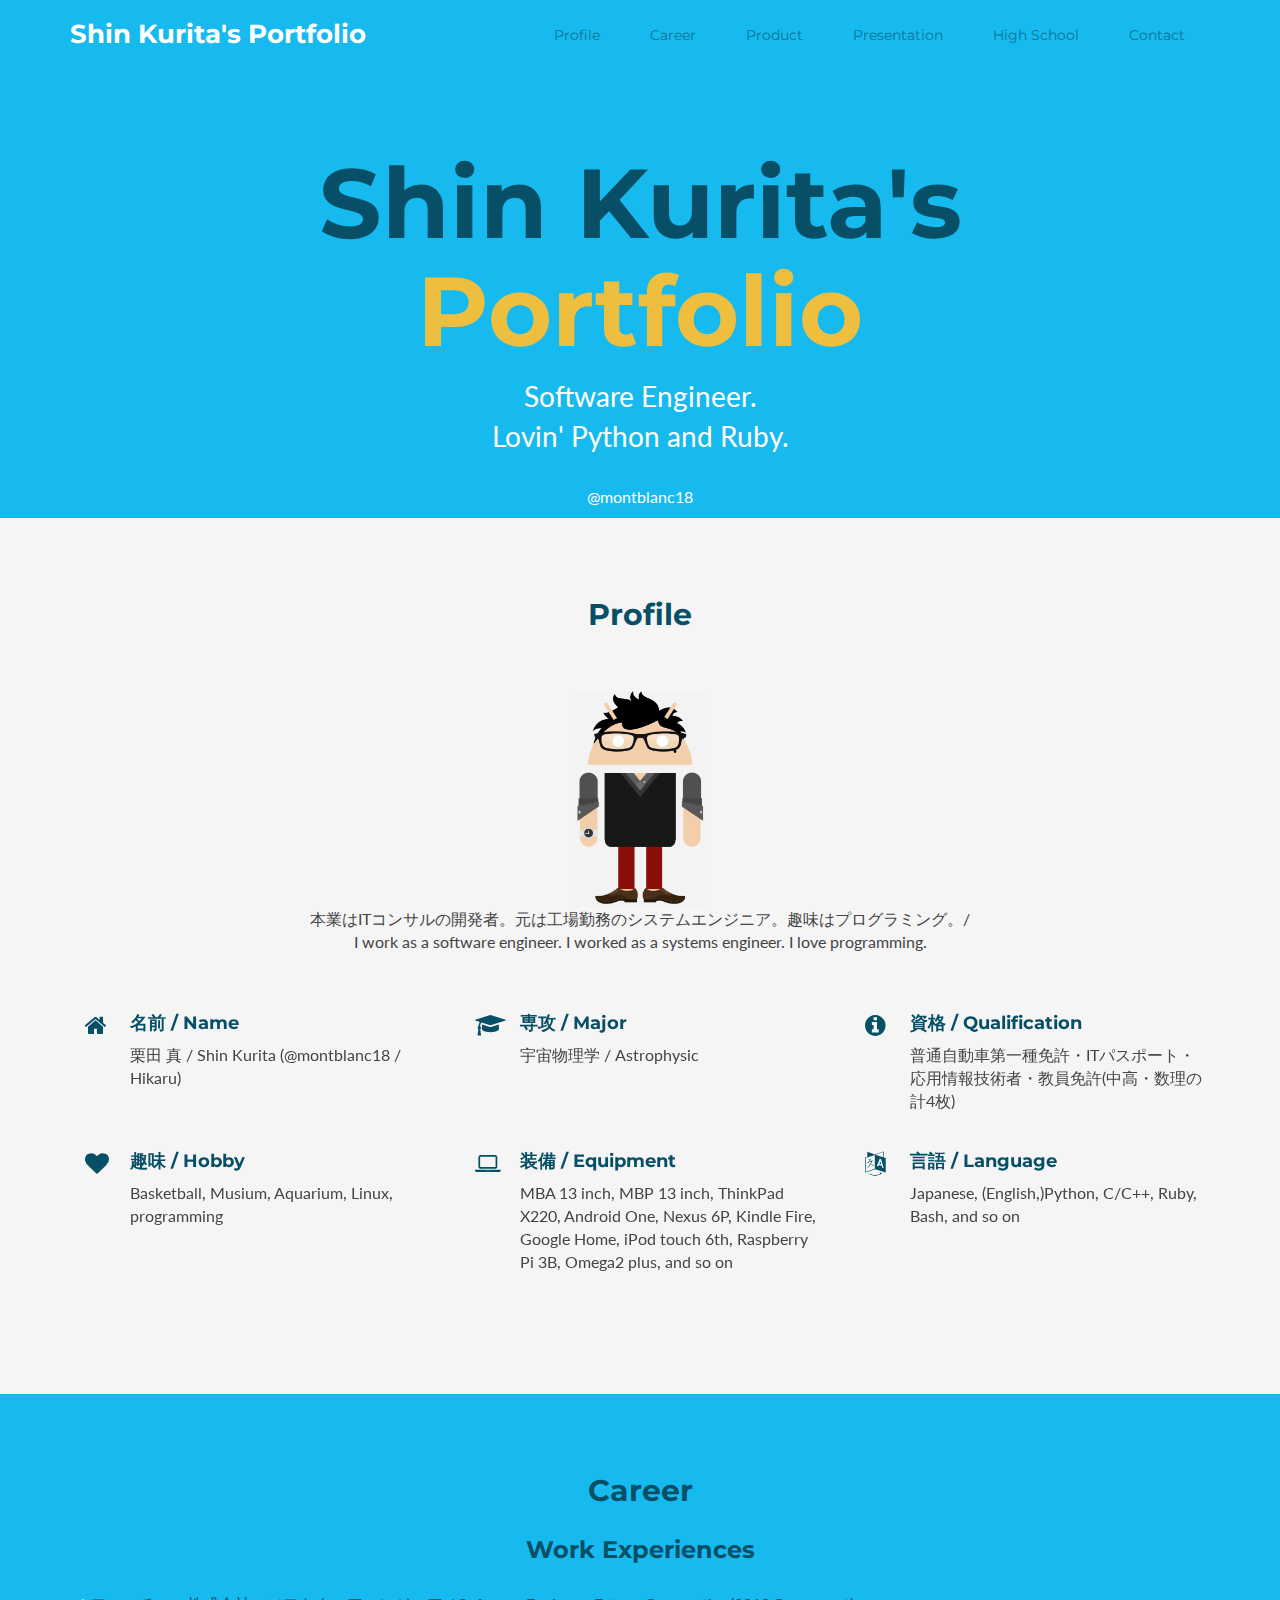
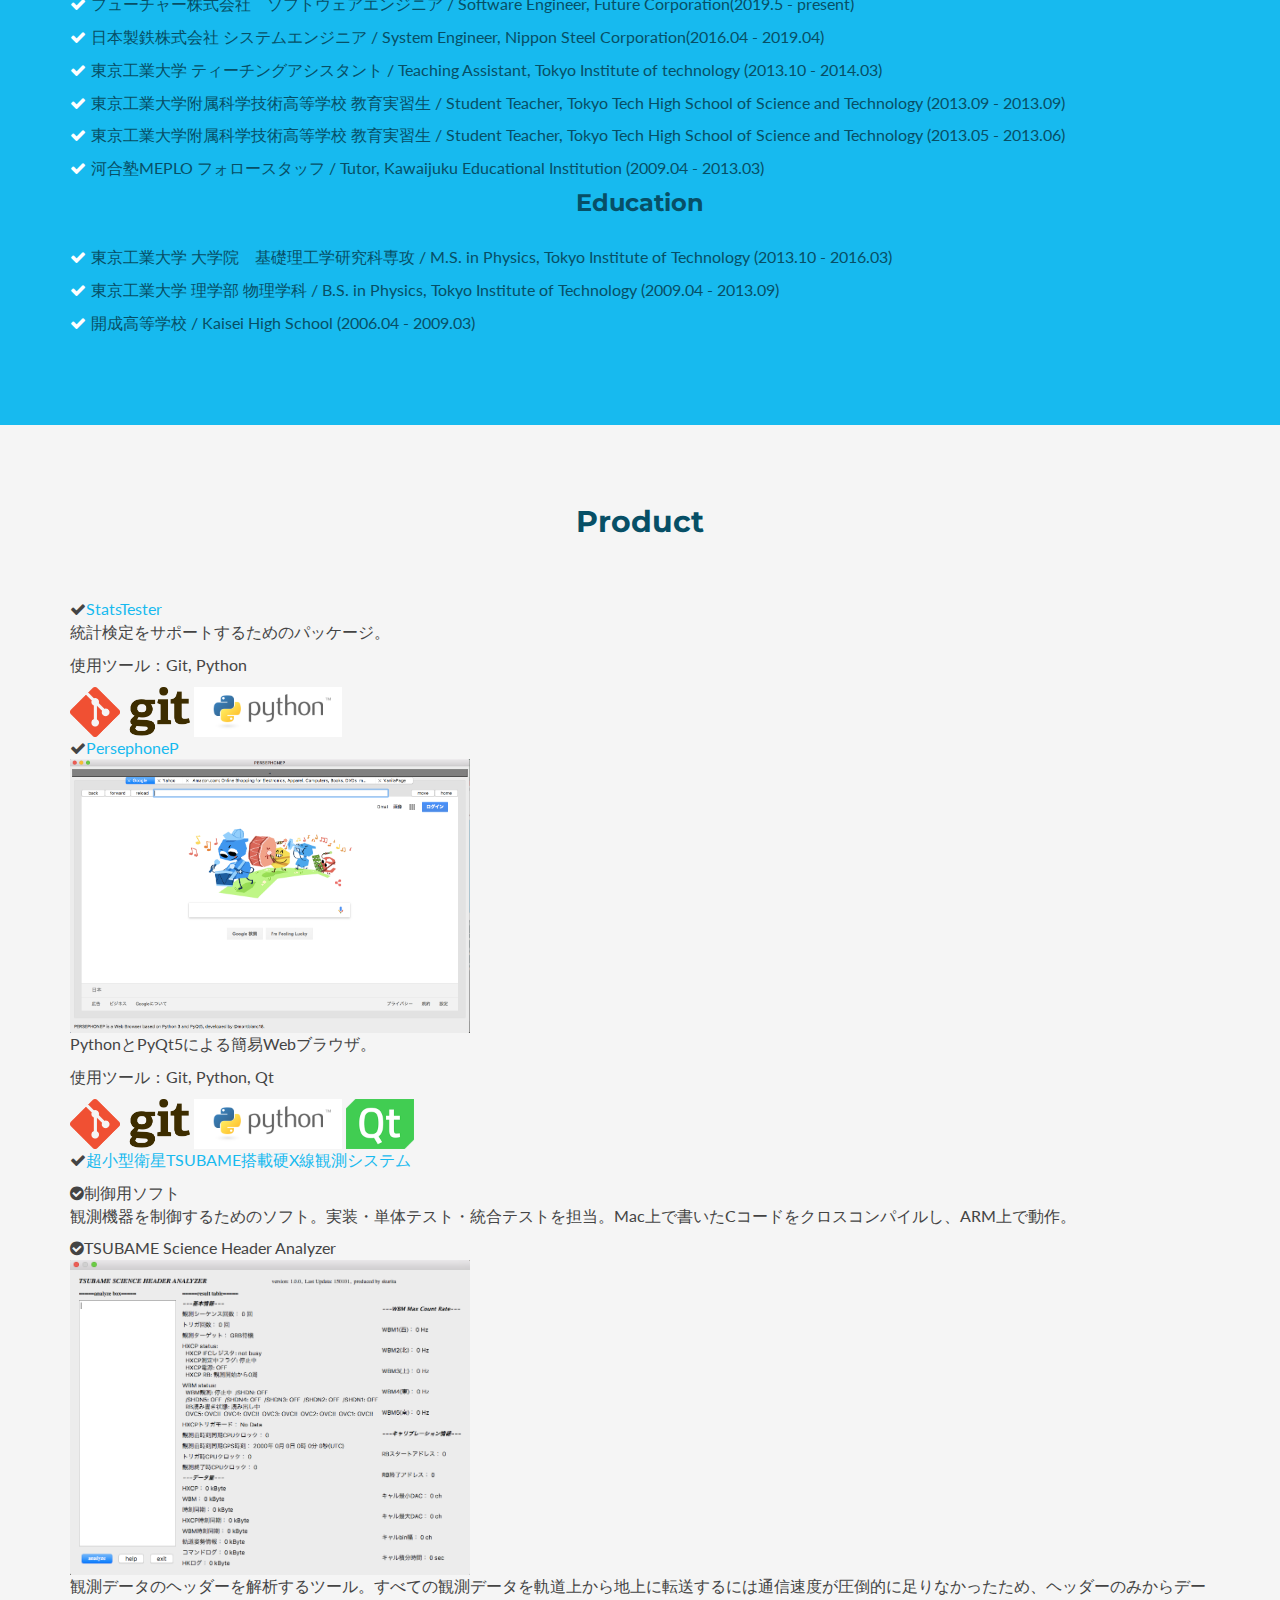
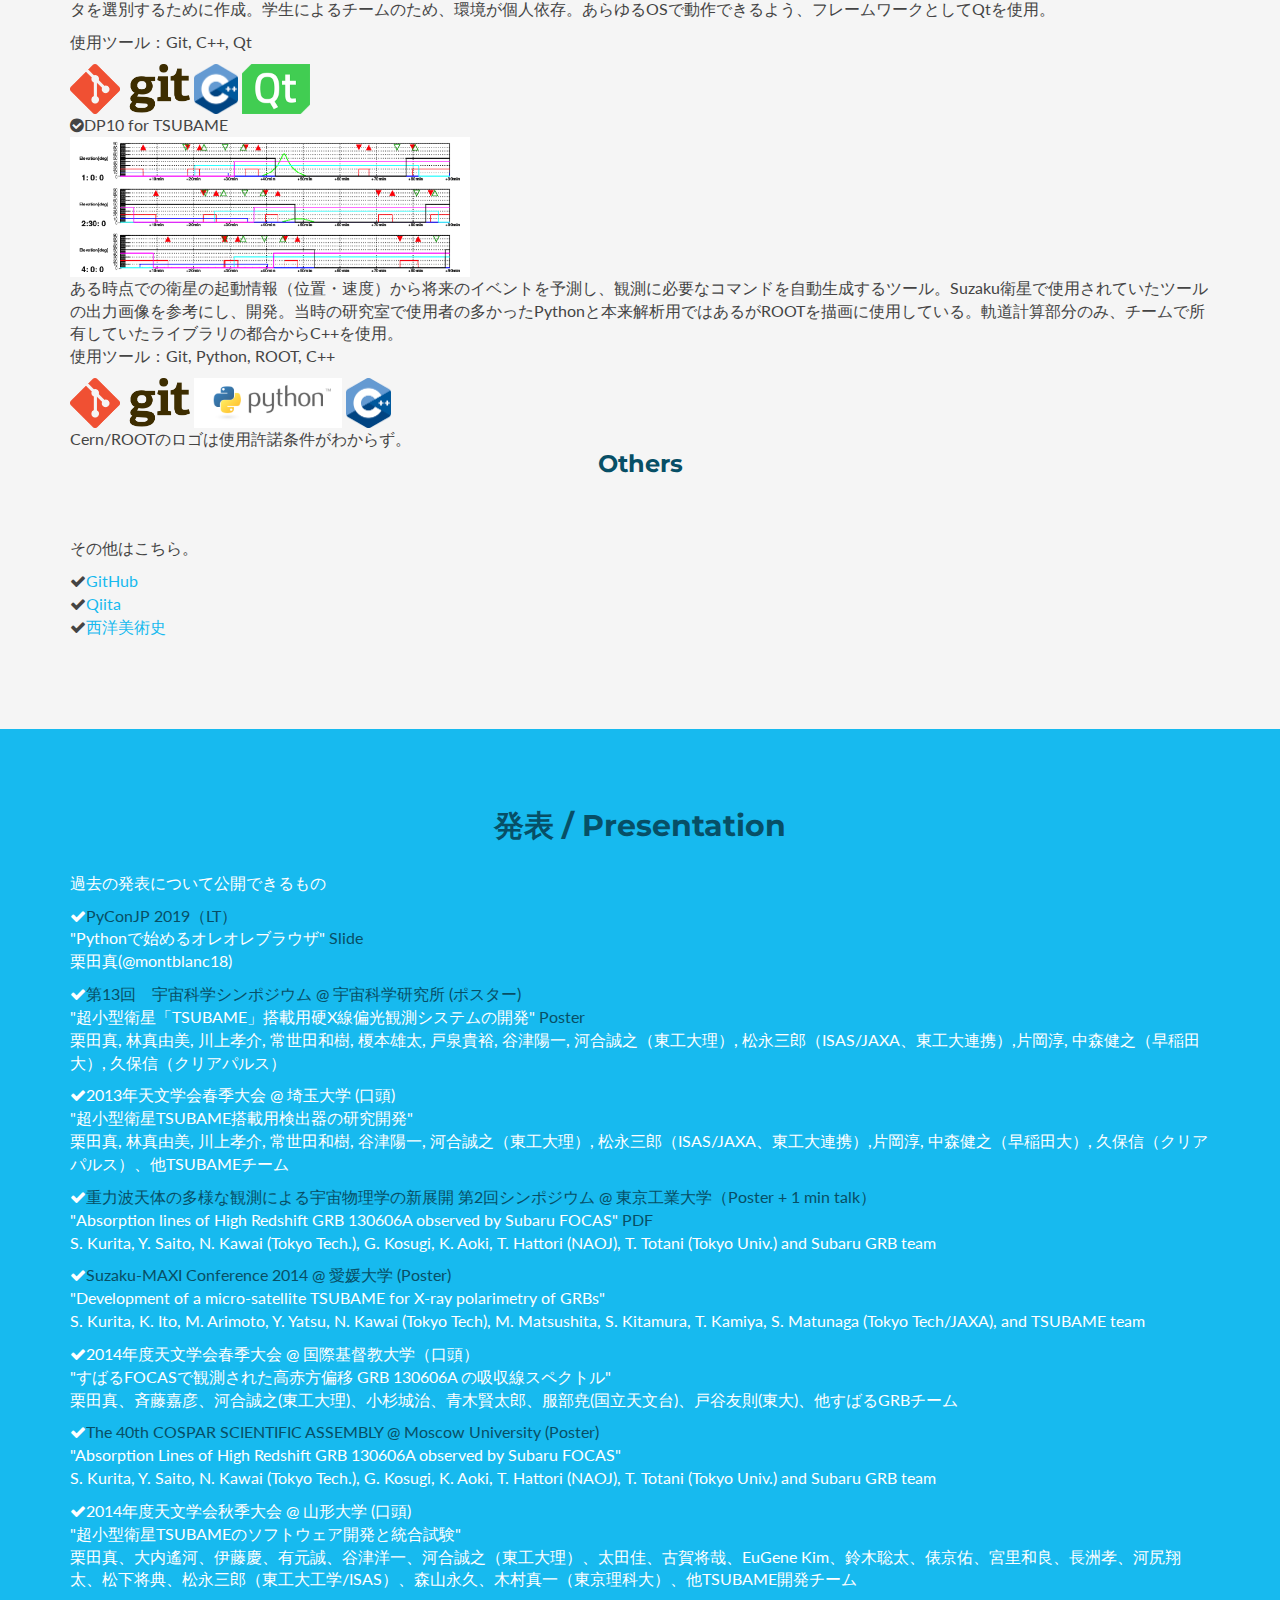
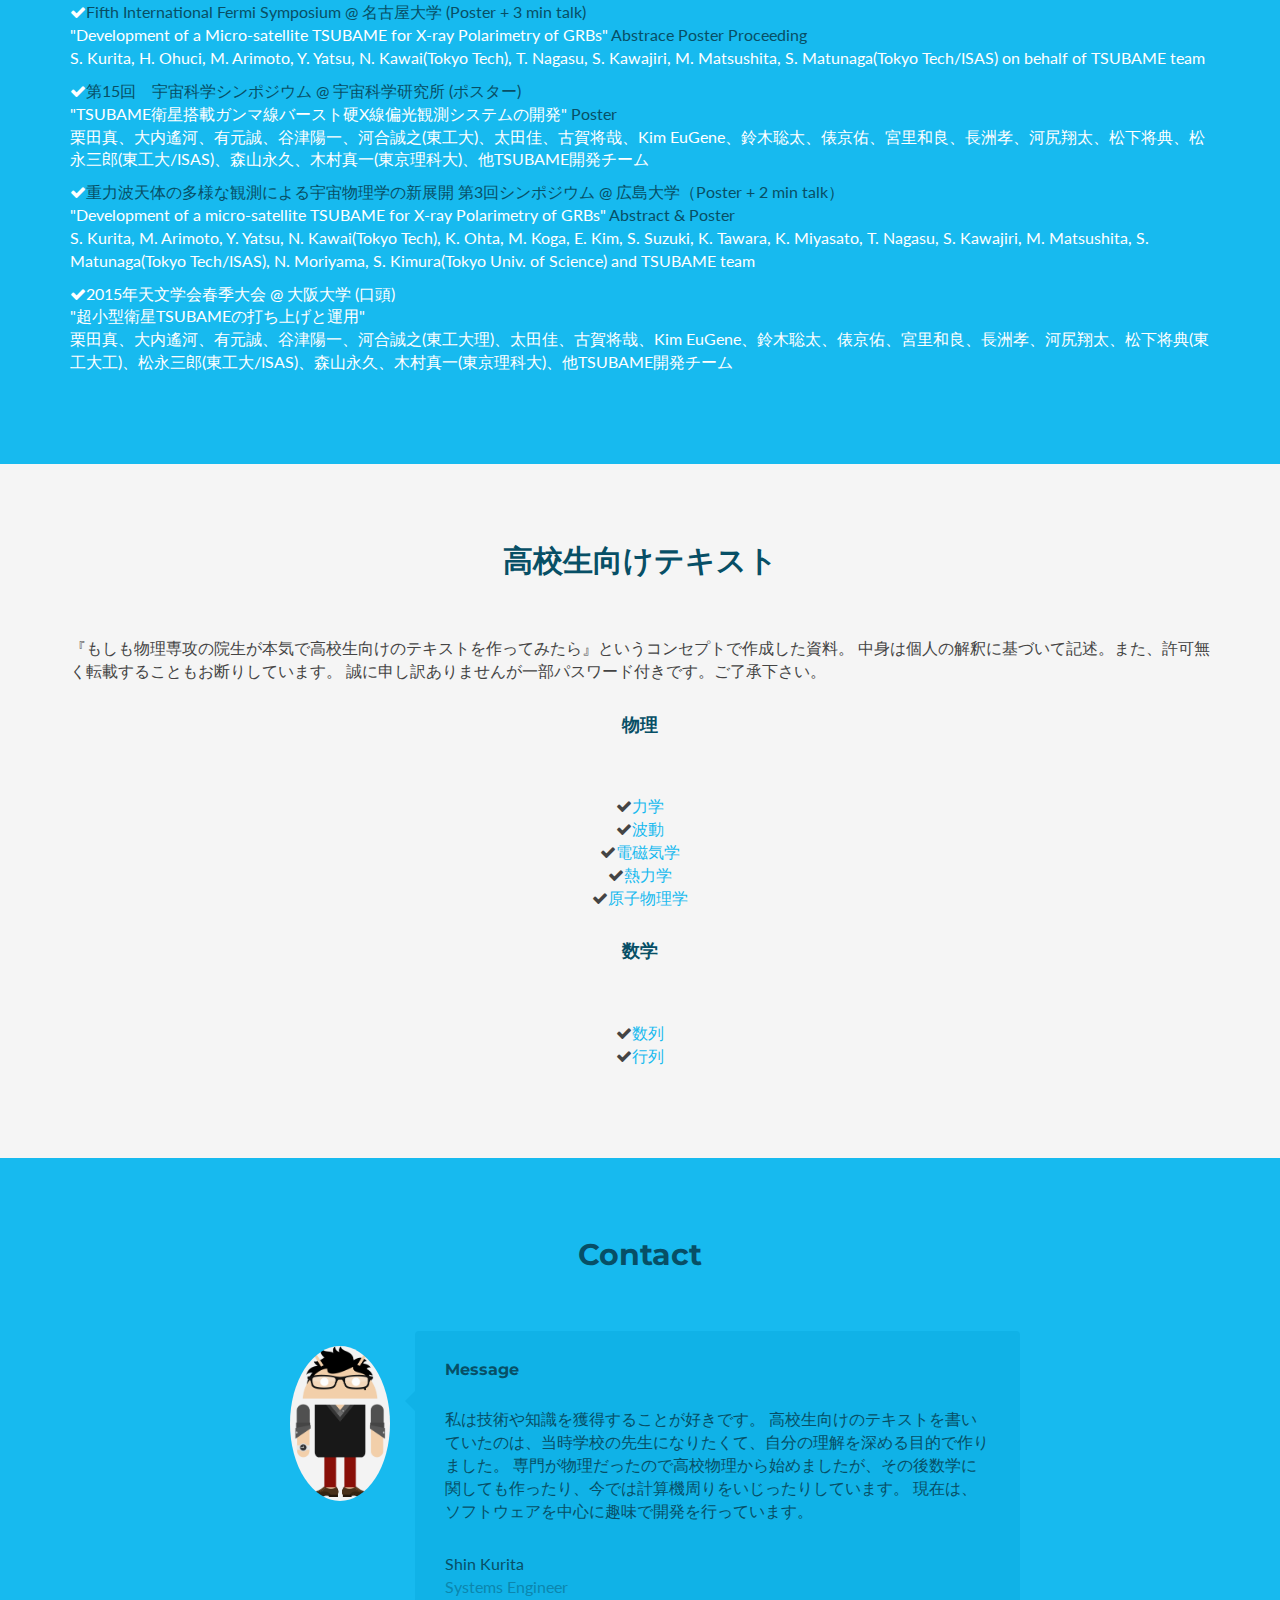
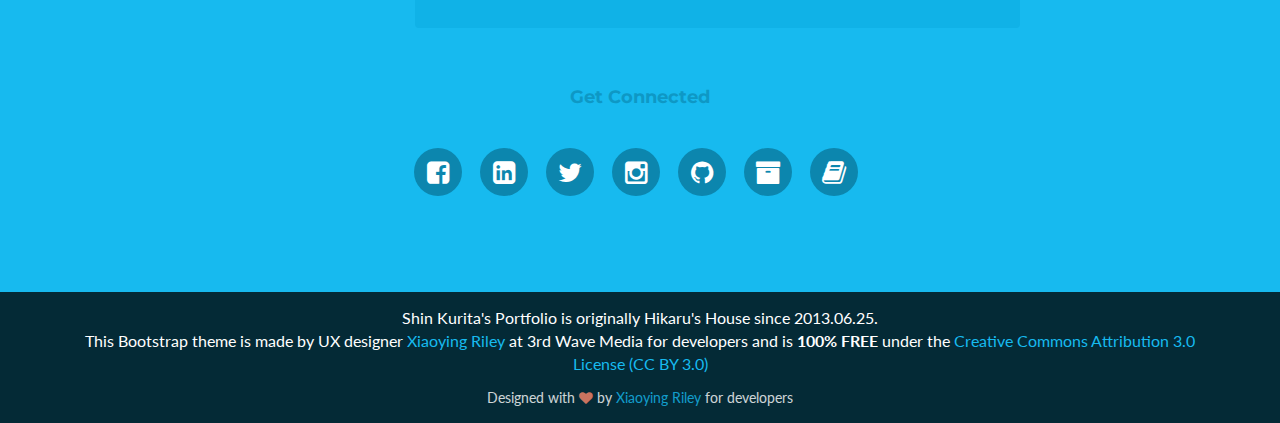
==== commit 49ab44c7: "add an item of presentation." ====
--- a/index.html
+++ b/index.html
@@ -253,7 +253,10 @@
         <h2 class="title">発表 / Presentation</h2>
 		<div class="text-left">
 		  <p>過去の発表について公開できるもの</p>
-          <div class="feature-list list-unstyled">
+		  <div class="feature-list list-unstyled">
+		    <p><i class="fa fa-check"></i><a href="https://pycon.jp/2019/">PyConJP 2019（LT）</a><br>
+		      "Pythonで始めるオレオレブラウザ" <a href="">Slide</a><br>
+		      栗田真(@montblanc18)</p>
 			<p><i class="fa fa-check"></i><a href="http://www.isas.jaxa.jp/j/researchers/symp/sss13/">第13回　宇宙科学シンポジウム @ 宇宙科学研究所 (ポスター)</a><br>
 			  "超小型衛星「TSUBAME」搭載用硬X線偏光観測システムの開発" <a href="http://www.isas.jaxa.jp/j/researchers/symp/sss13/paper/P2-028.pdf">Poster</a><br>
 			  栗田真, 林真由美, 川上孝介, 常世田和樹, 榎本雄太, 戸泉貴裕, 谷津陽一, 河合誠之（東工大理）, 松永三郎（ISAS/JAXA、東工大連携）,片岡淳, 中森健之（早稲田大）, 久保信（クリアパルス）</p>
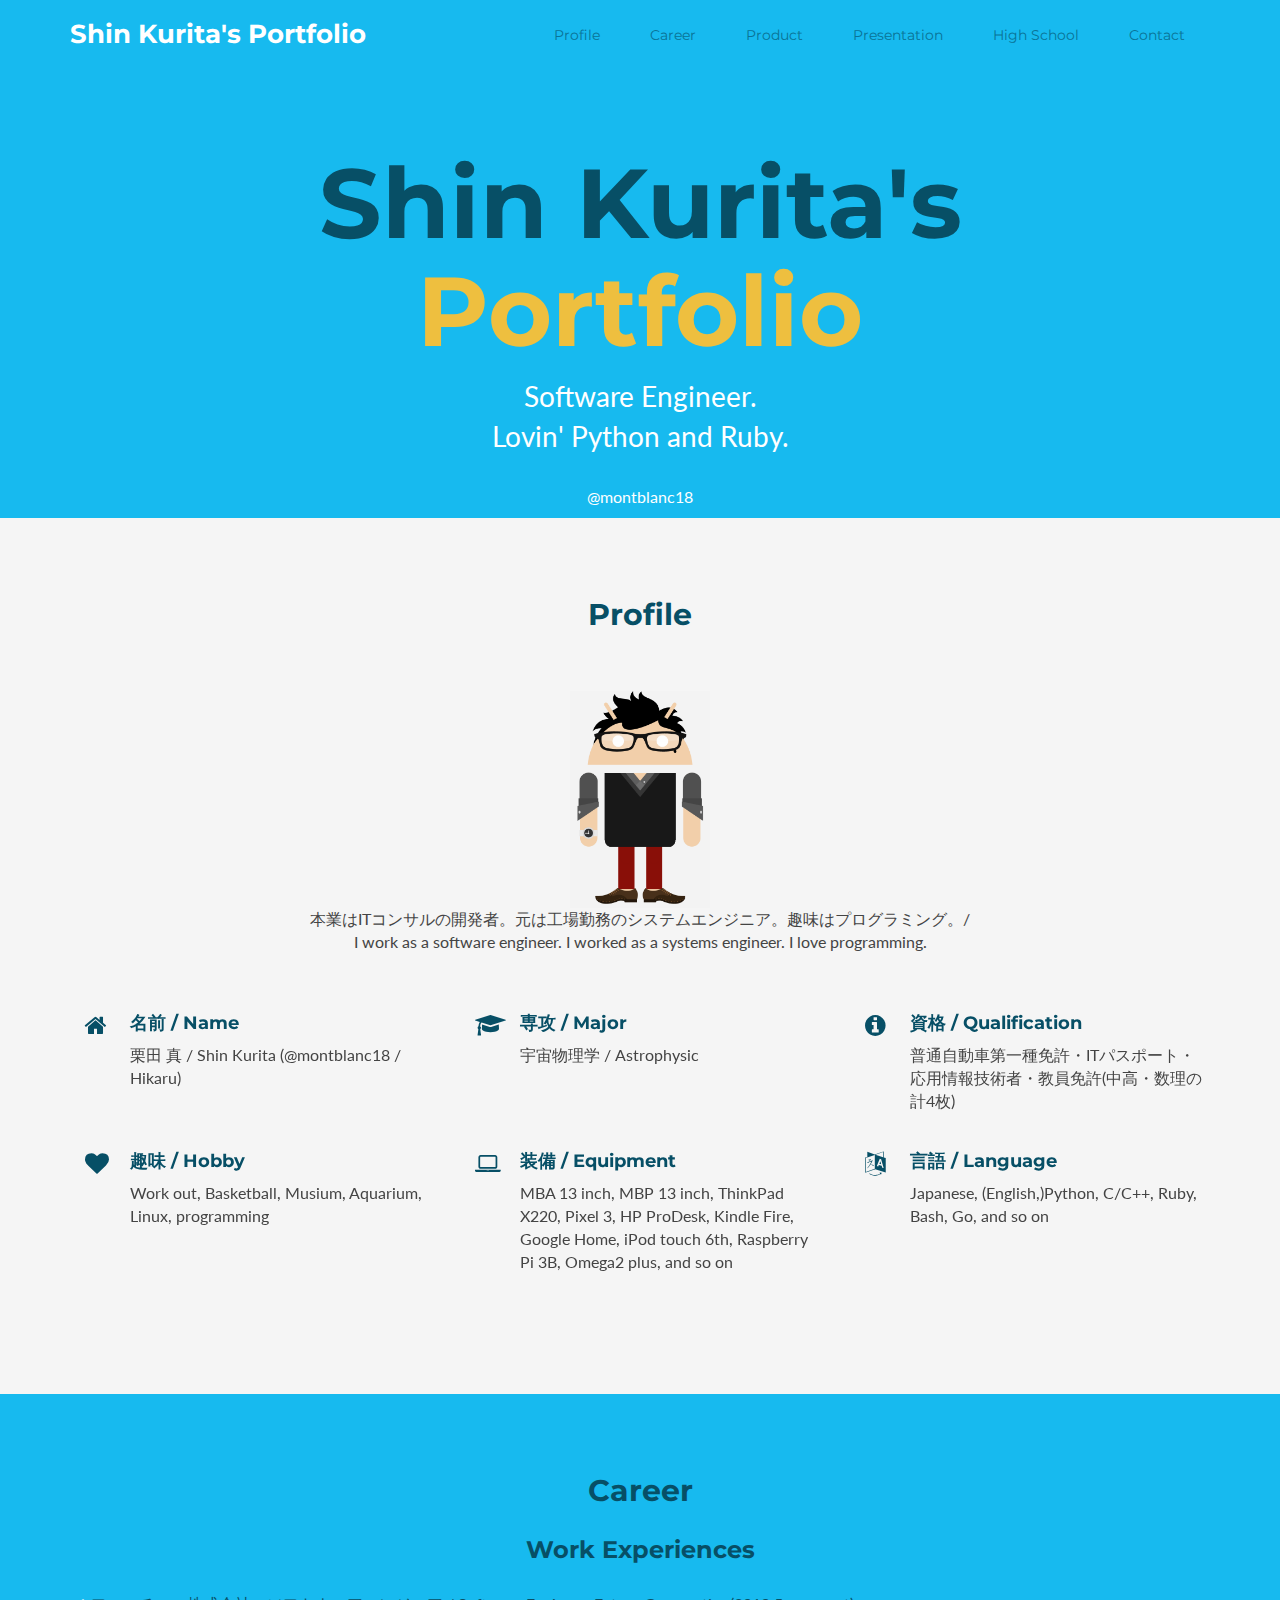
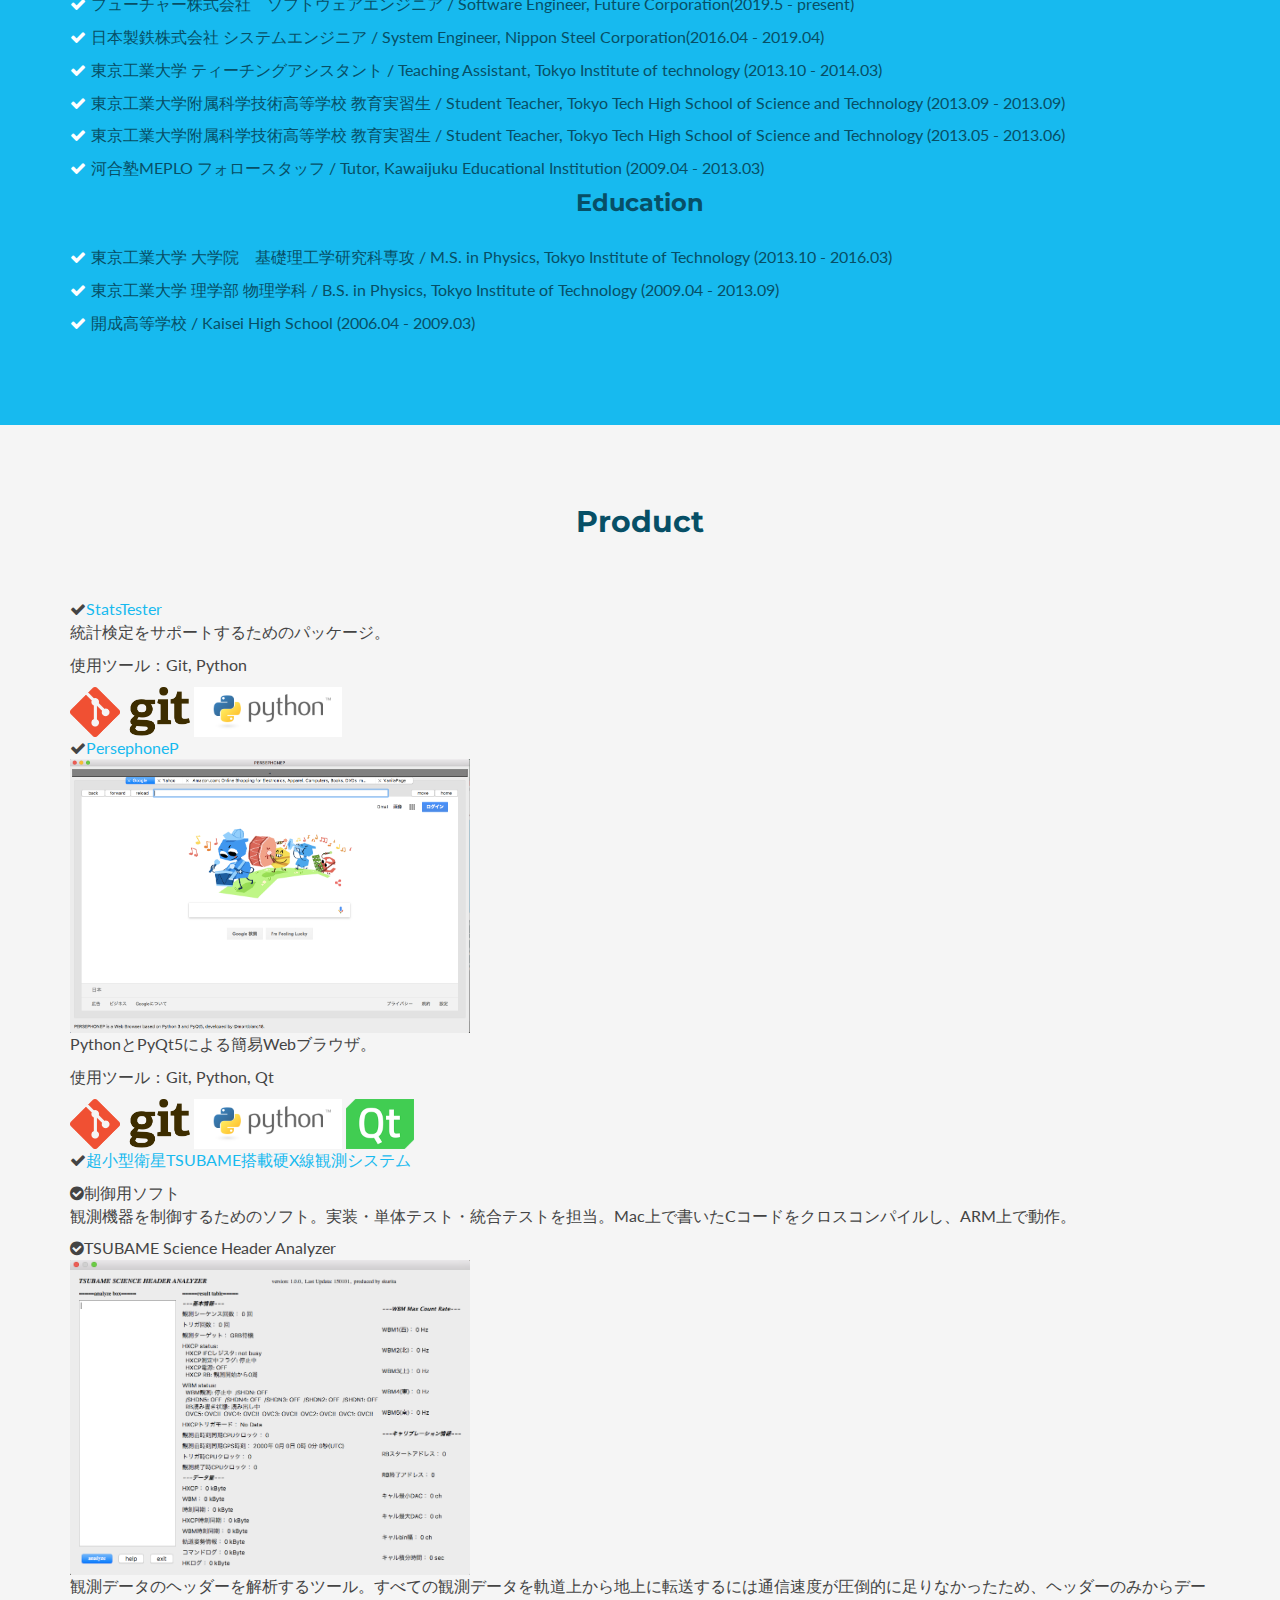
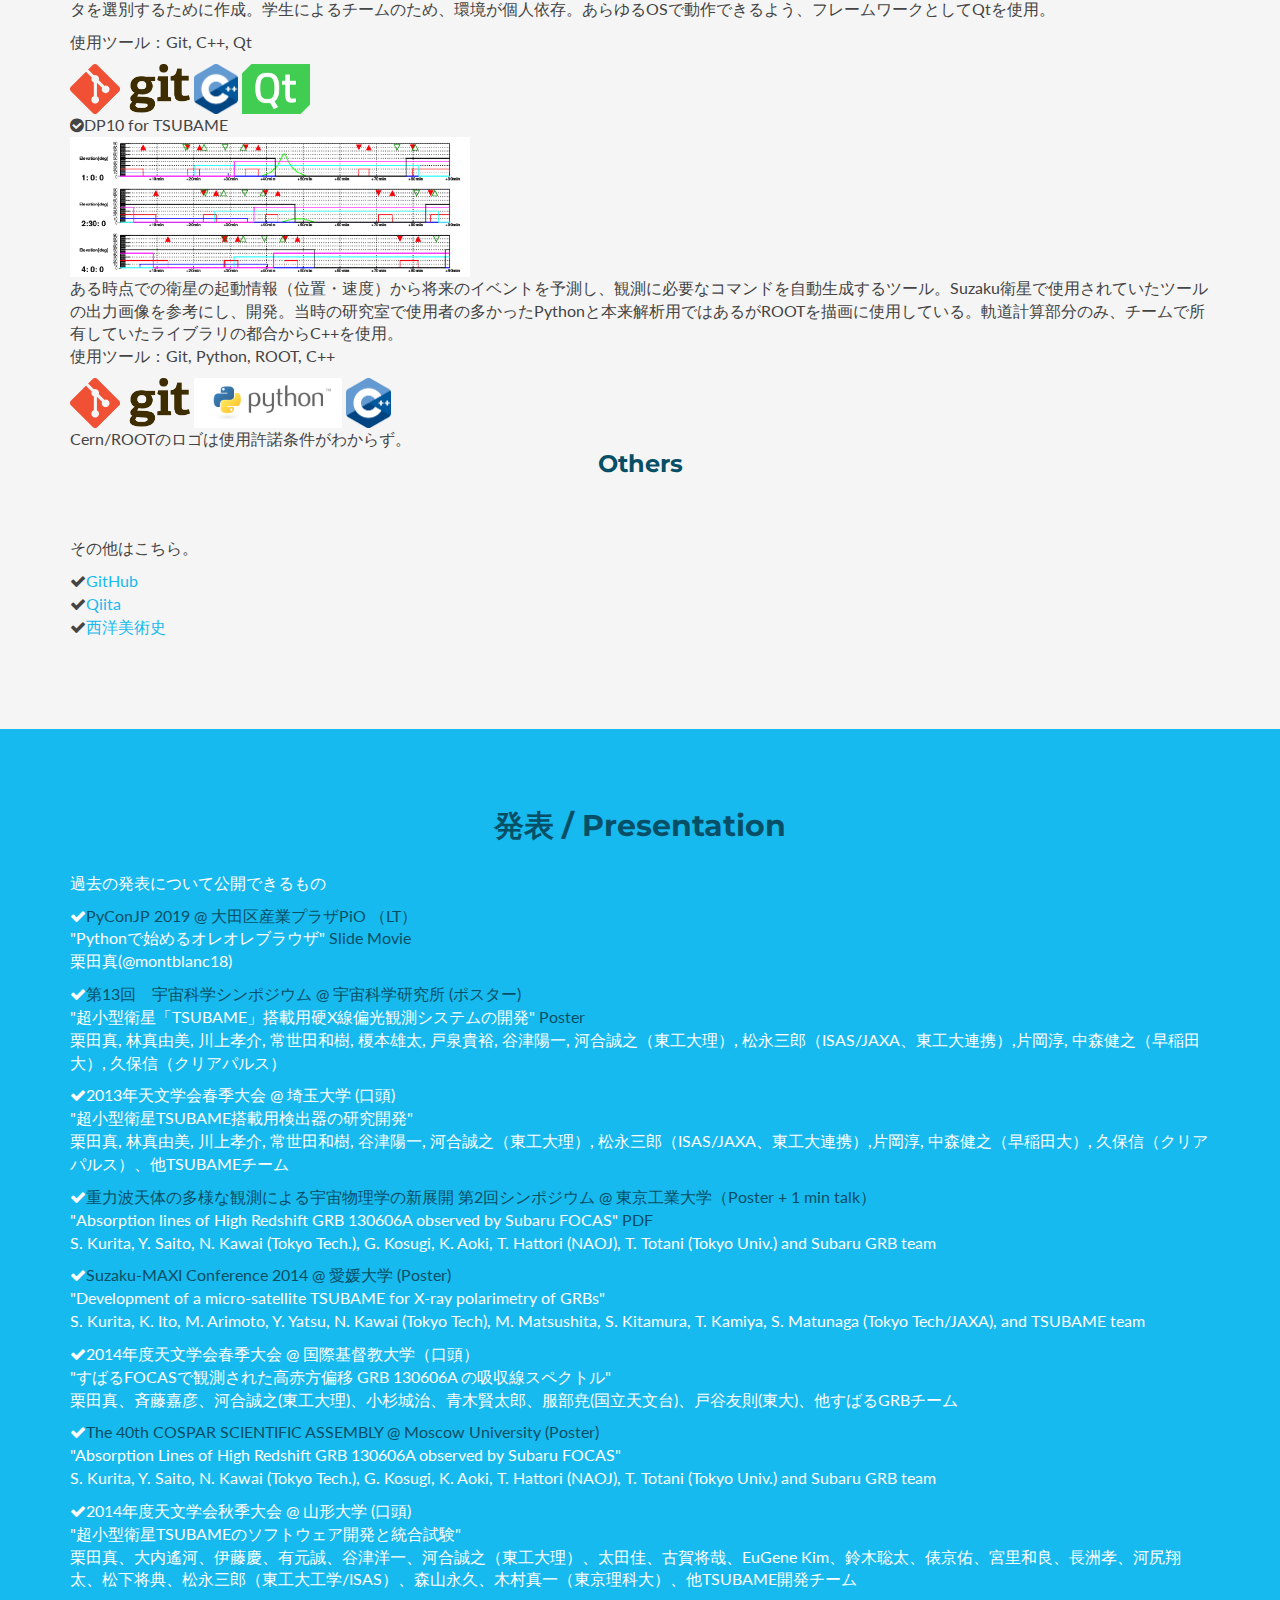
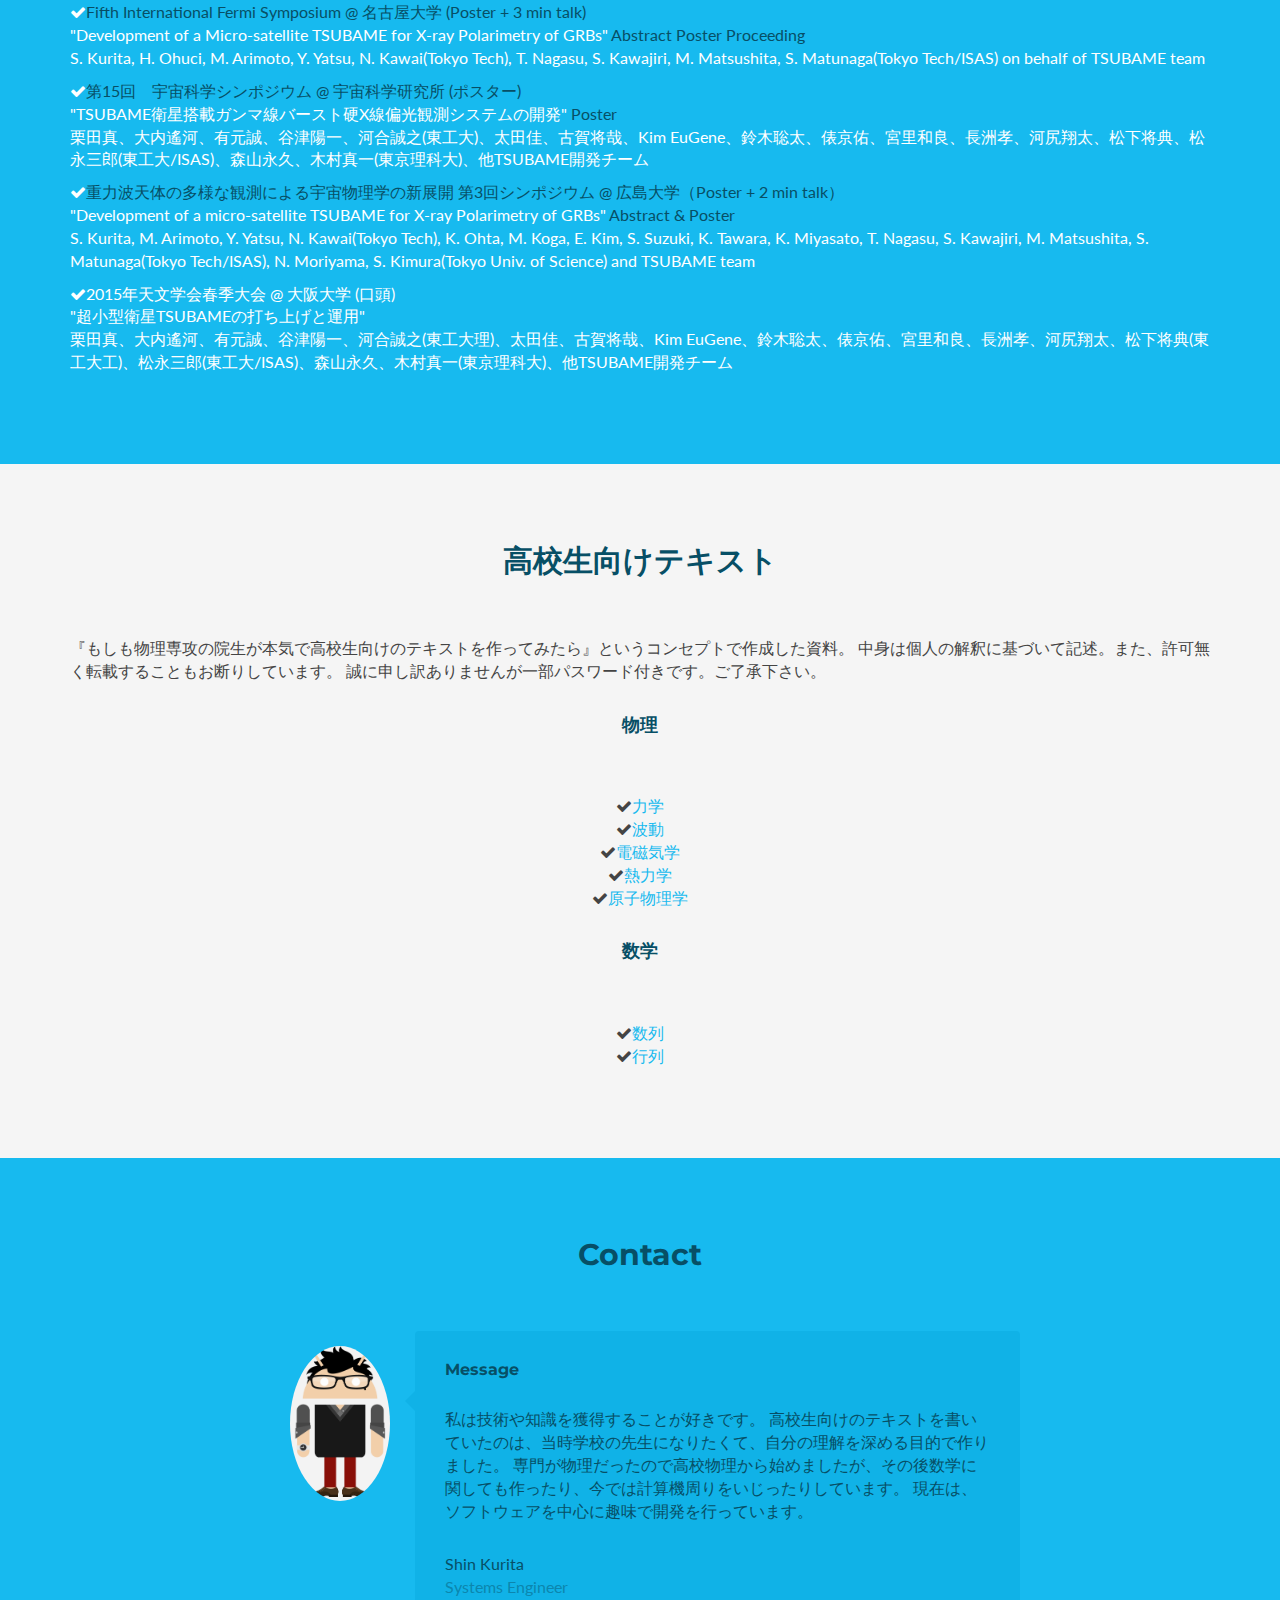
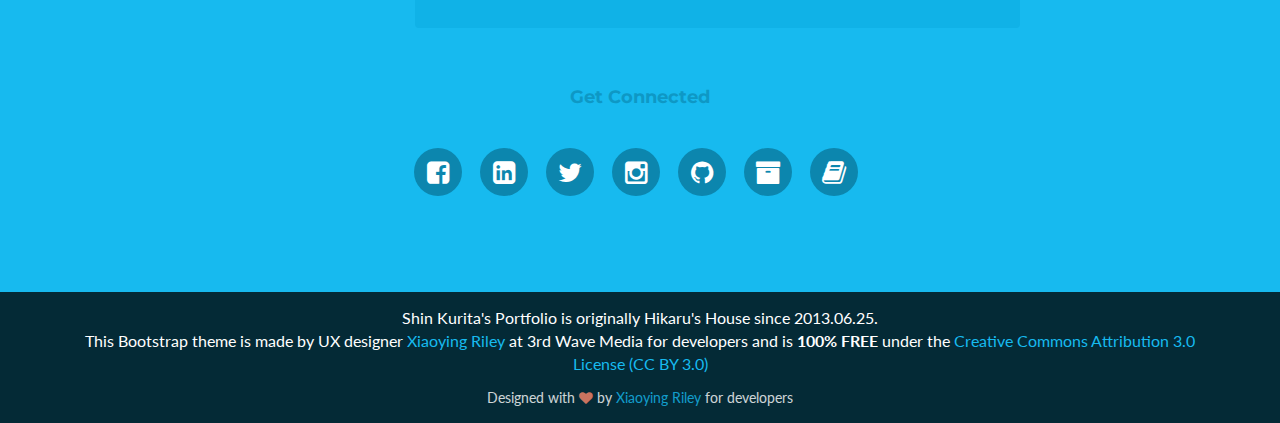
==== commit 2f04cf81: "Add Presentation (PyConJP 2019)" ====
--- a/index.html
+++ b/index.html
@@ -139,7 +139,7 @@
             </div>
             <div class="content">
               <h3 class="sub-title">趣味 / Hobby</h3>
-              <p>Basketball, Musium, Aquarium, Linux, programming</p>
+              <p>Work out, Basketball, Musium, Aquarium, Linux, programming</p>
             </div><!--//content-->
           </div><!--//item-->                
           <div class="item col-md-4 col-sm-6 col-xs-12">
@@ -148,7 +148,7 @@
             </div>
             <div class="content">
               <h3 class="sub-title">装備 / Equipment</h3>
-              <p>MBA 13 inch, MBP 13 inch, ThinkPad X220, Android One, Nexus 6P, Kindle Fire, Google Home, iPod touch 6th, Raspberry Pi 3B, Omega2 plus, and so on</p>
+              <p>MBA 13 inch, MBP 13 inch, ThinkPad X220, Pixel 3, HP ProDesk, Kindle Fire, Google Home, iPod touch 6th, Raspberry Pi 3B, Omega2 plus, and so on</p>
             </div><!--//content-->
           </div><!--//item-->
           <div class="item col-md-4 col-sm-6 col-xs-12">
@@ -157,7 +157,7 @@
             </div>
             <div class="content">
               <h3 class="sub-title">言語 / Language</h3>
-              <p>Japanese, (English,)Python, C/C++, Ruby, Bash, and so on</p>
+              <p>Japanese, (English,)Python, C/C++, Ruby, Bash, Go, and so on</p>
             </div><!--//content-->
           </div><!--//item-->        
 		  <!-- sample 
@@ -254,8 +254,8 @@
 		<div class="text-left">
 		  <p>過去の発表について公開できるもの</p>
 		  <div class="feature-list list-unstyled">
-		    <p><i class="fa fa-check"></i><a href="https://pycon.jp/2019/">PyConJP 2019（LT）</a><br>
-		      "Pythonで始めるオレオレブラウザ" <a href="">Slide</a><br>
+		    <p><i class="fa fa-check"></i><a href="https://pycon.jp/2019/">PyConJP 2019 @ 大田区産業プラザPiO （LT）</a><br>
+		      "Pythonで始めるオレオレブラウザ" <a href="https://www.slideshare.net/ShinKurita/my-browser-with-python3-172131107">Slide</a> <a href="https://youtu.be/7U2D5tcMZb4?t=673">Movie</a><br>
 		      栗田真(@montblanc18)</p>
 			<p><i class="fa fa-check"></i><a href="http://www.isas.jaxa.jp/j/researchers/symp/sss13/">第13回　宇宙科学シンポジウム @ 宇宙科学研究所 (ポスター)</a><br>
 			  "超小型衛星「TSUBAME」搭載用硬X線偏光観測システムの開発" <a href="http://www.isas.jaxa.jp/j/researchers/symp/sss13/paper/P2-028.pdf">Poster</a><br>
@@ -279,7 +279,7 @@
 			  "超小型衛星TSUBAMEのソフトウェア開発と統合試験"<br>
 			  栗田真、大内遙河、伊藤慶、有元誠、谷津洋一、河合誠之（東工大理）、太田佳、古賀将哉、EuGene Kim、鈴木聡太、俵京佑、宮里和良、長洲孝、河尻翔太、松下将典、松永三郎（東工大工学/ISAS）、森山永久、木村真一（東京理科大）、他TSUBAME開発チーム</p>
 			<p><i class="fa fa-check"></i><a href="https://fermi.gsfc.nasa.gov/science/mtgs/symposia/2014/">Fifth International Fermi Symposium @ 名古屋大学 (Poster + 3 min talk)</a><br>
-			  "Development of a Micro-satellite TSUBAME for X-ray Polarimetry of GRBs" <a href="https://fermi.gsfc.nasa.gov/science/mtgs/symposia/2014/abstracts/139">Abstrace</a> <a href="https://confluence.slac.stanford.edu/display/LSP/Fermi+Symposium+2014">Poster</a> <a href="https://arxiv.org/pdf/1503.01975.pdf">Proceeding</a><br>
+			  "Development of a Micro-satellite TSUBAME for X-ray Polarimetry of GRBs" <a href="https://fermi.gsfc.nasa.gov/science/mtgs/symposia/2014/abstracts/139">Abstract</a> <a href="https://confluence.slac.stanford.edu/display/LSP/Fermi+Symposium+2014">Poster</a> <a href="https://arxiv.org/pdf/1503.01975.pdf">Proceeding</a><br>
 			  S. Kurita, H. Ohuci, M. Arimoto, Y. Yatsu, N. Kawai(Tokyo Tech), T. Nagasu, S. Kawajiri, M. Matsushita, S. Matunaga(Tokyo Tech/ISAS) on behalf of TSUBAME team</p>
 			<p><i class="fa fa-check"></i><a href="http://www.isas.jaxa.jp/j/researchers/symp/sss15/">第15回　宇宙科学シンポジウム @ 宇宙科学研究所 (ポスター)</a><br>
 			  "TSUBAME衛星搭載ガンマ線バースト硬X線偏光観測システムの開発" <a href="https://repository.exst.jaxa.jp/dspace/bitstream/a-is/548581/1/SA6000034045.pdf">Poster</a><br>
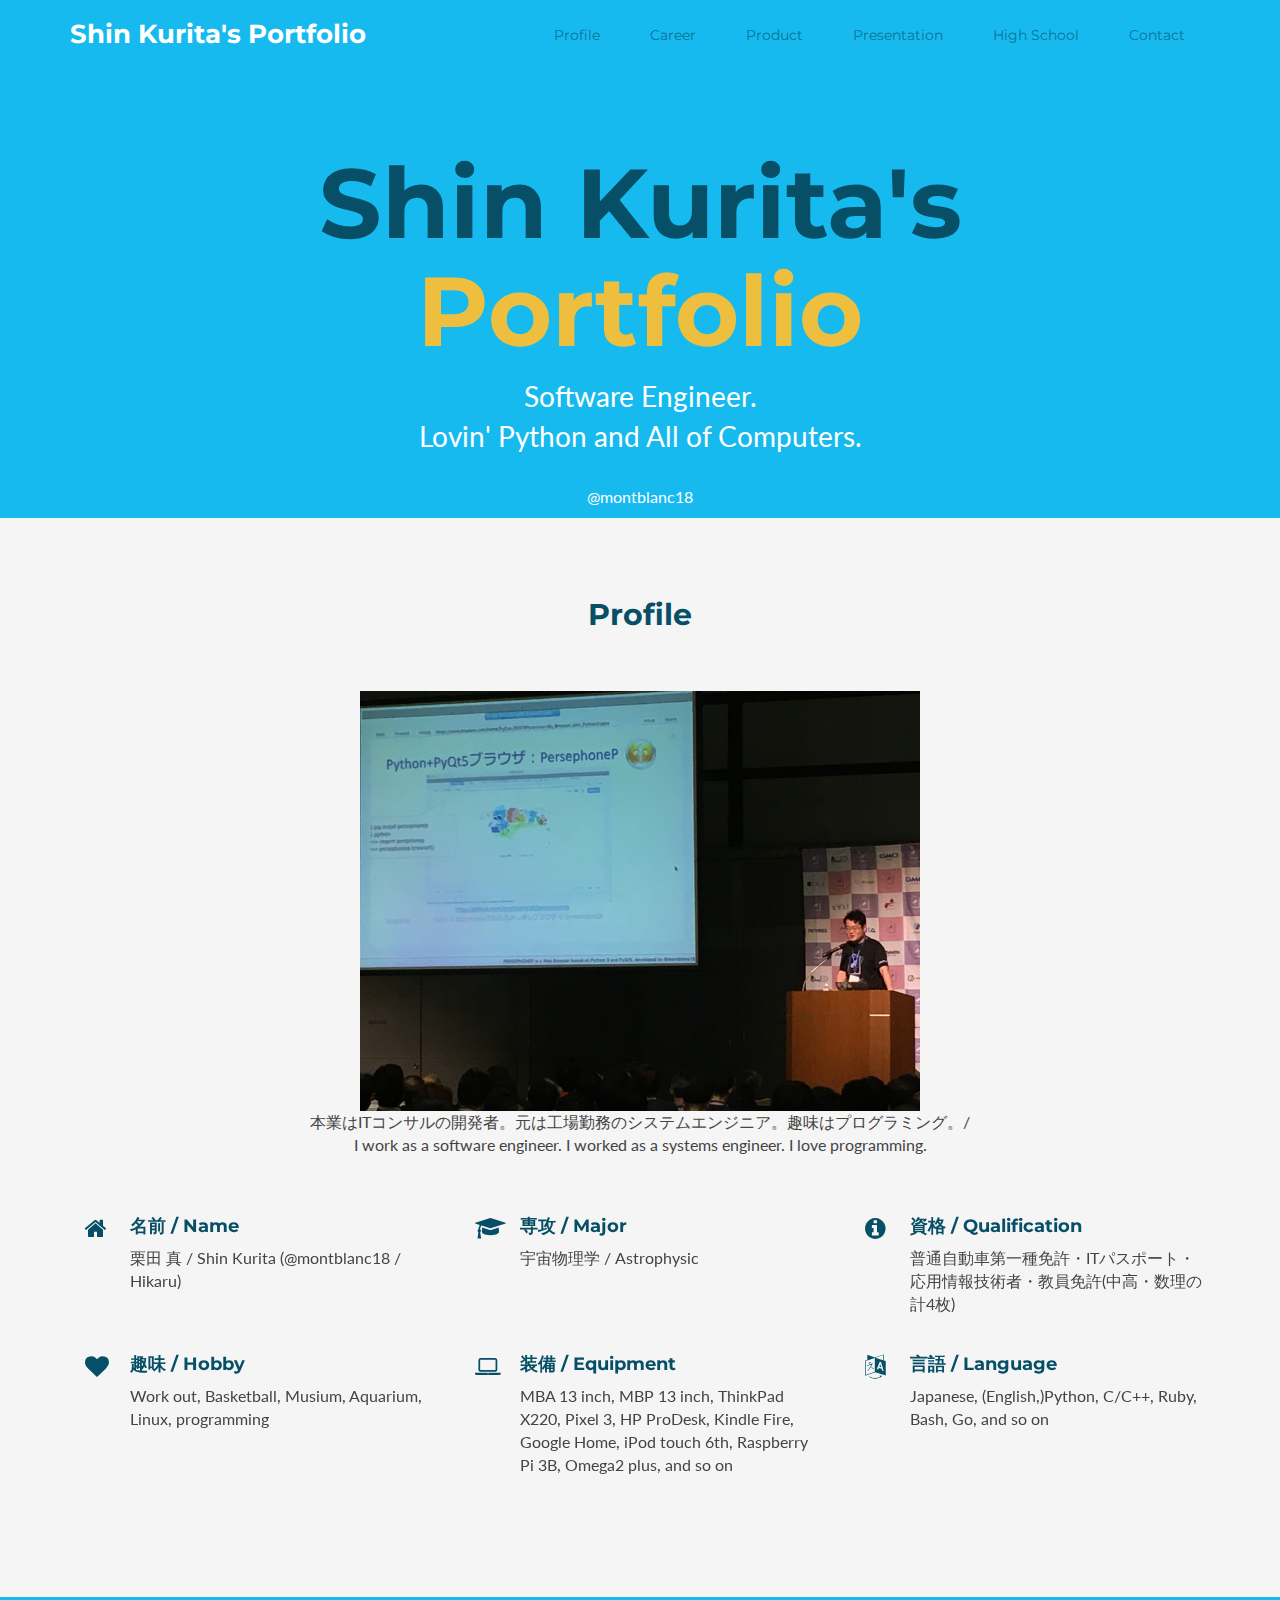
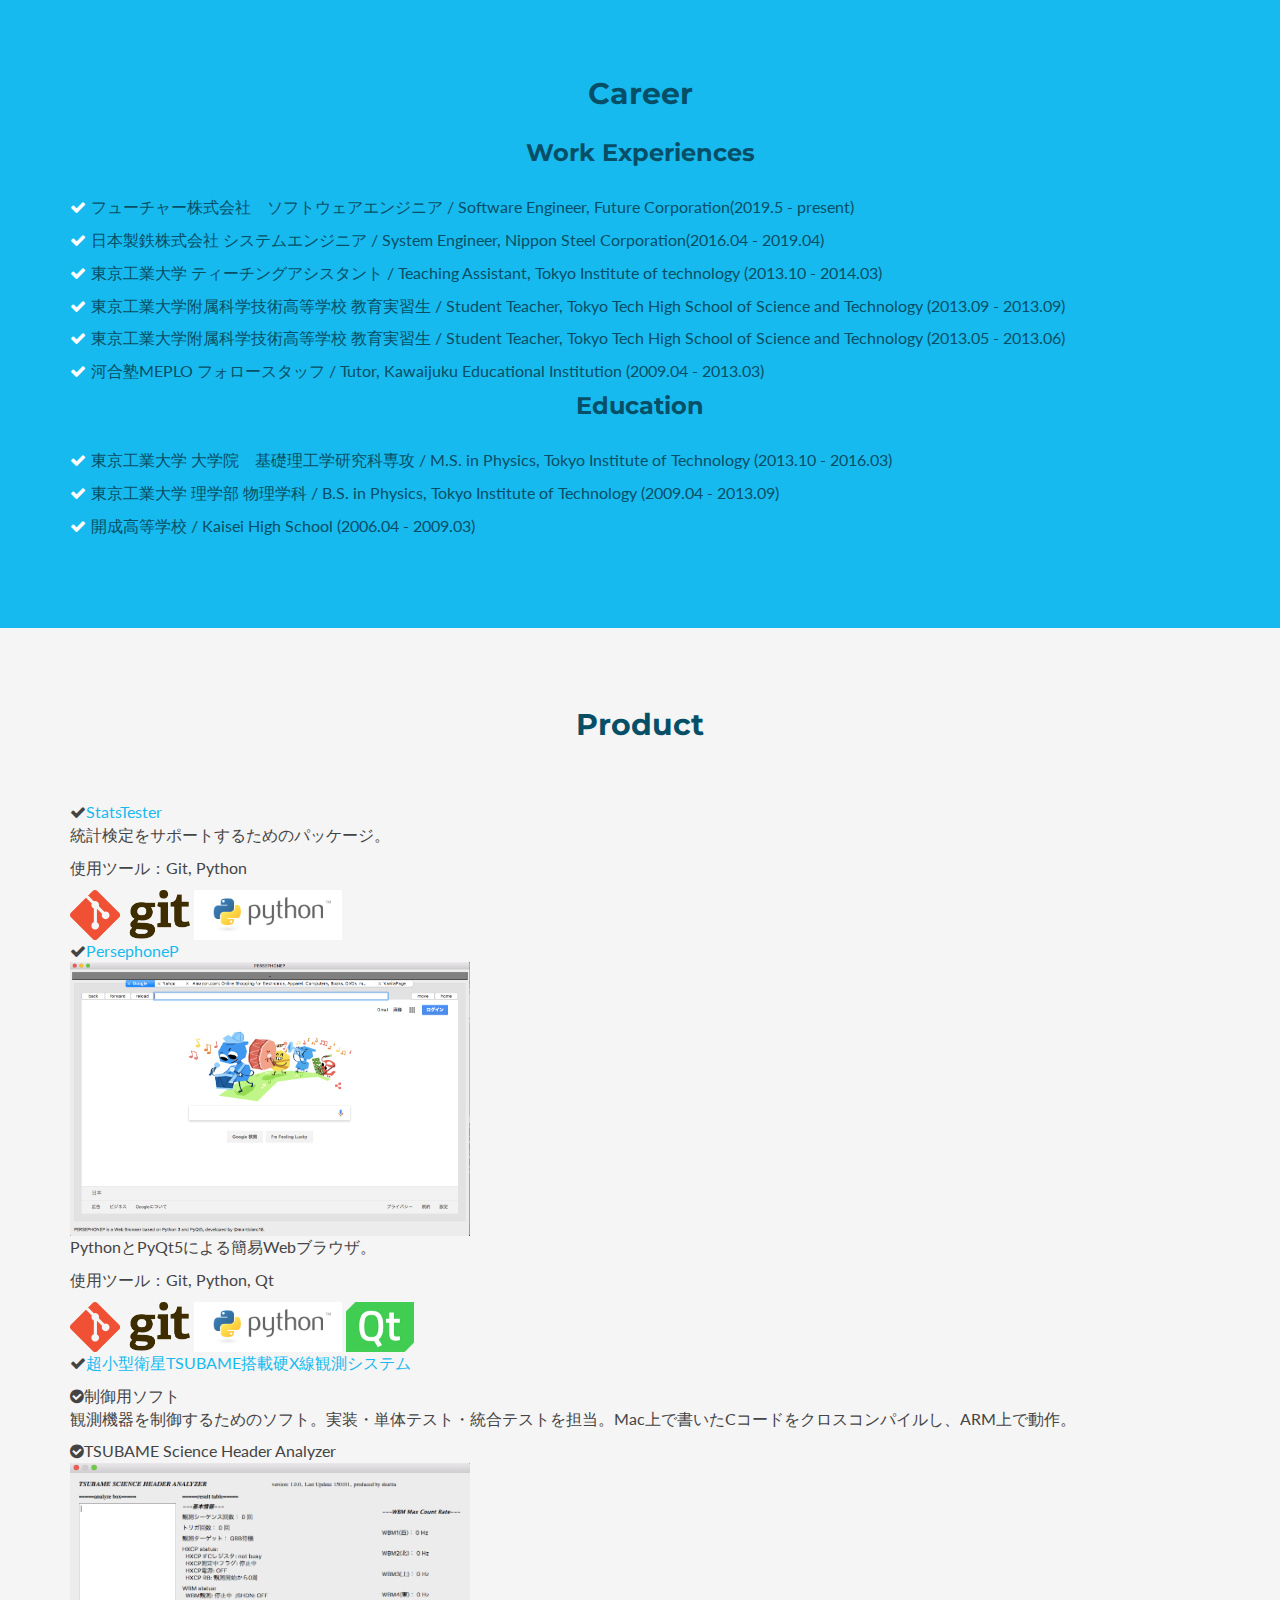
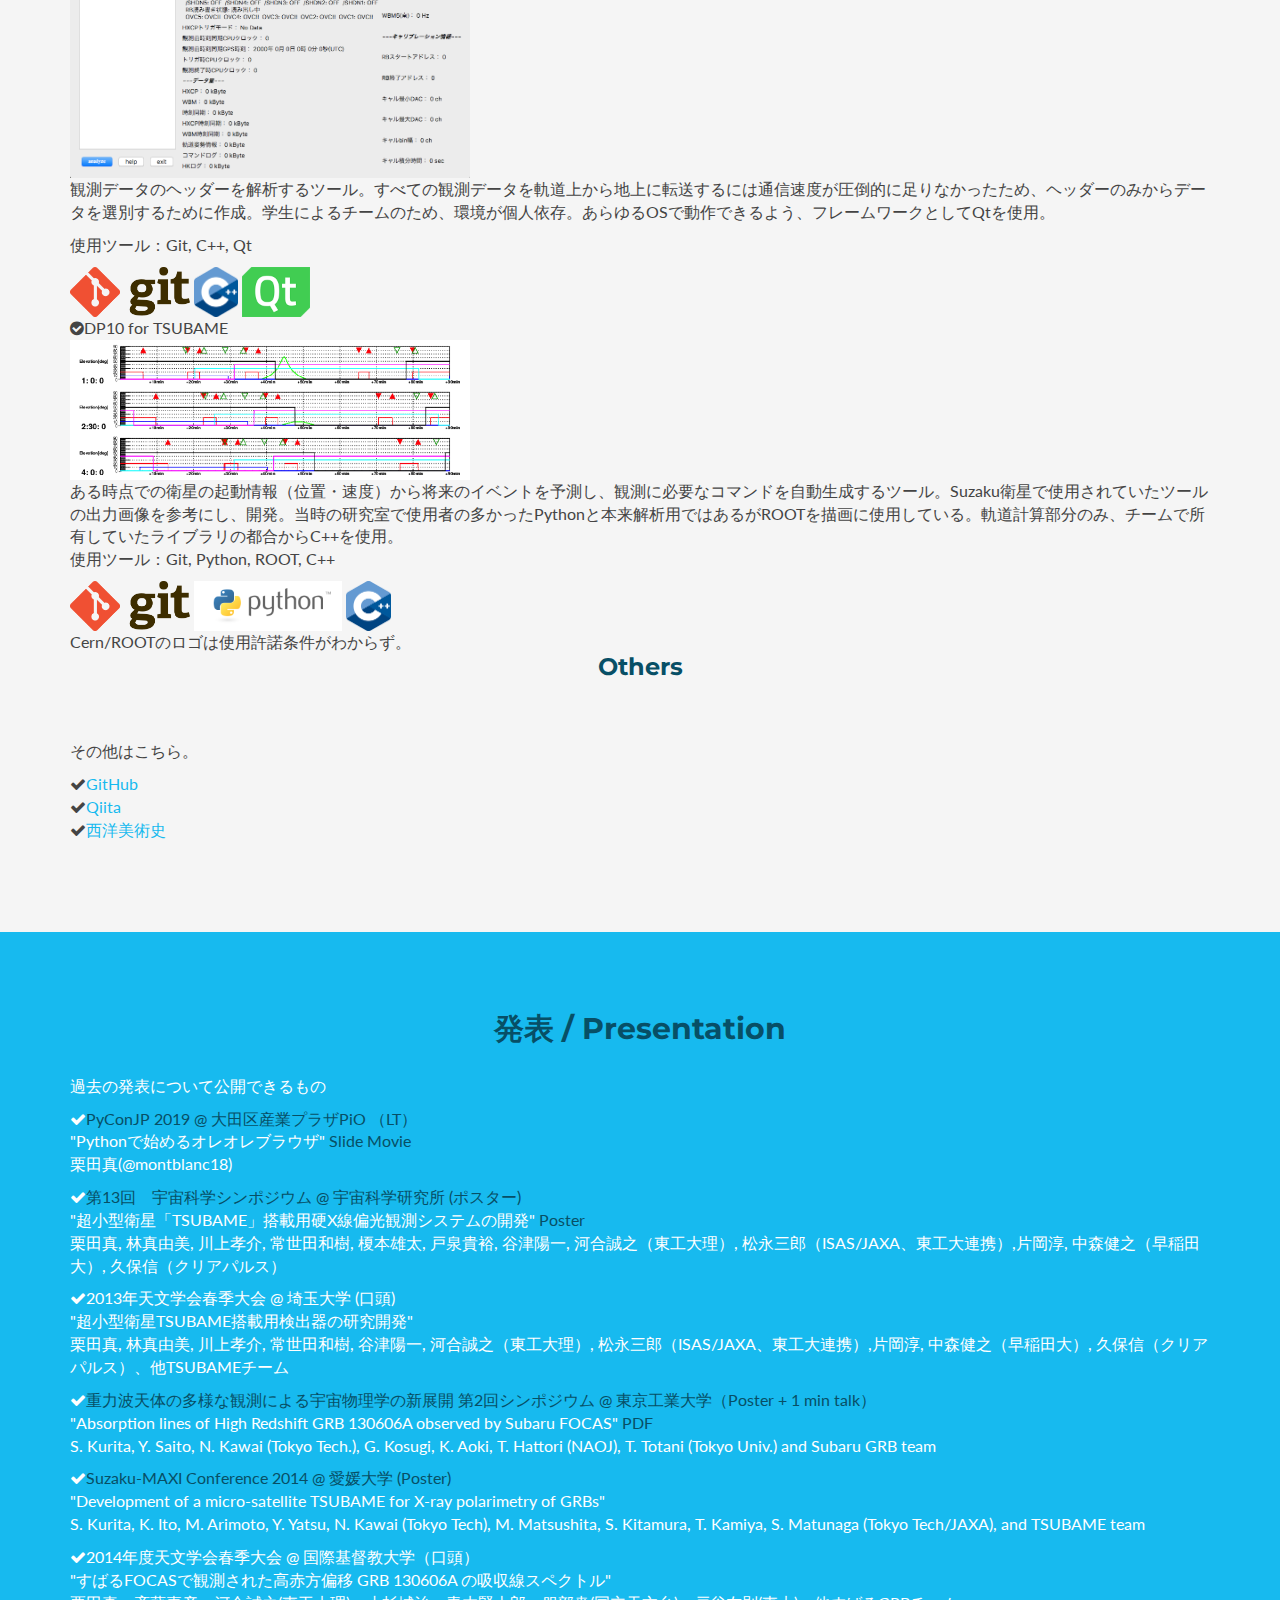
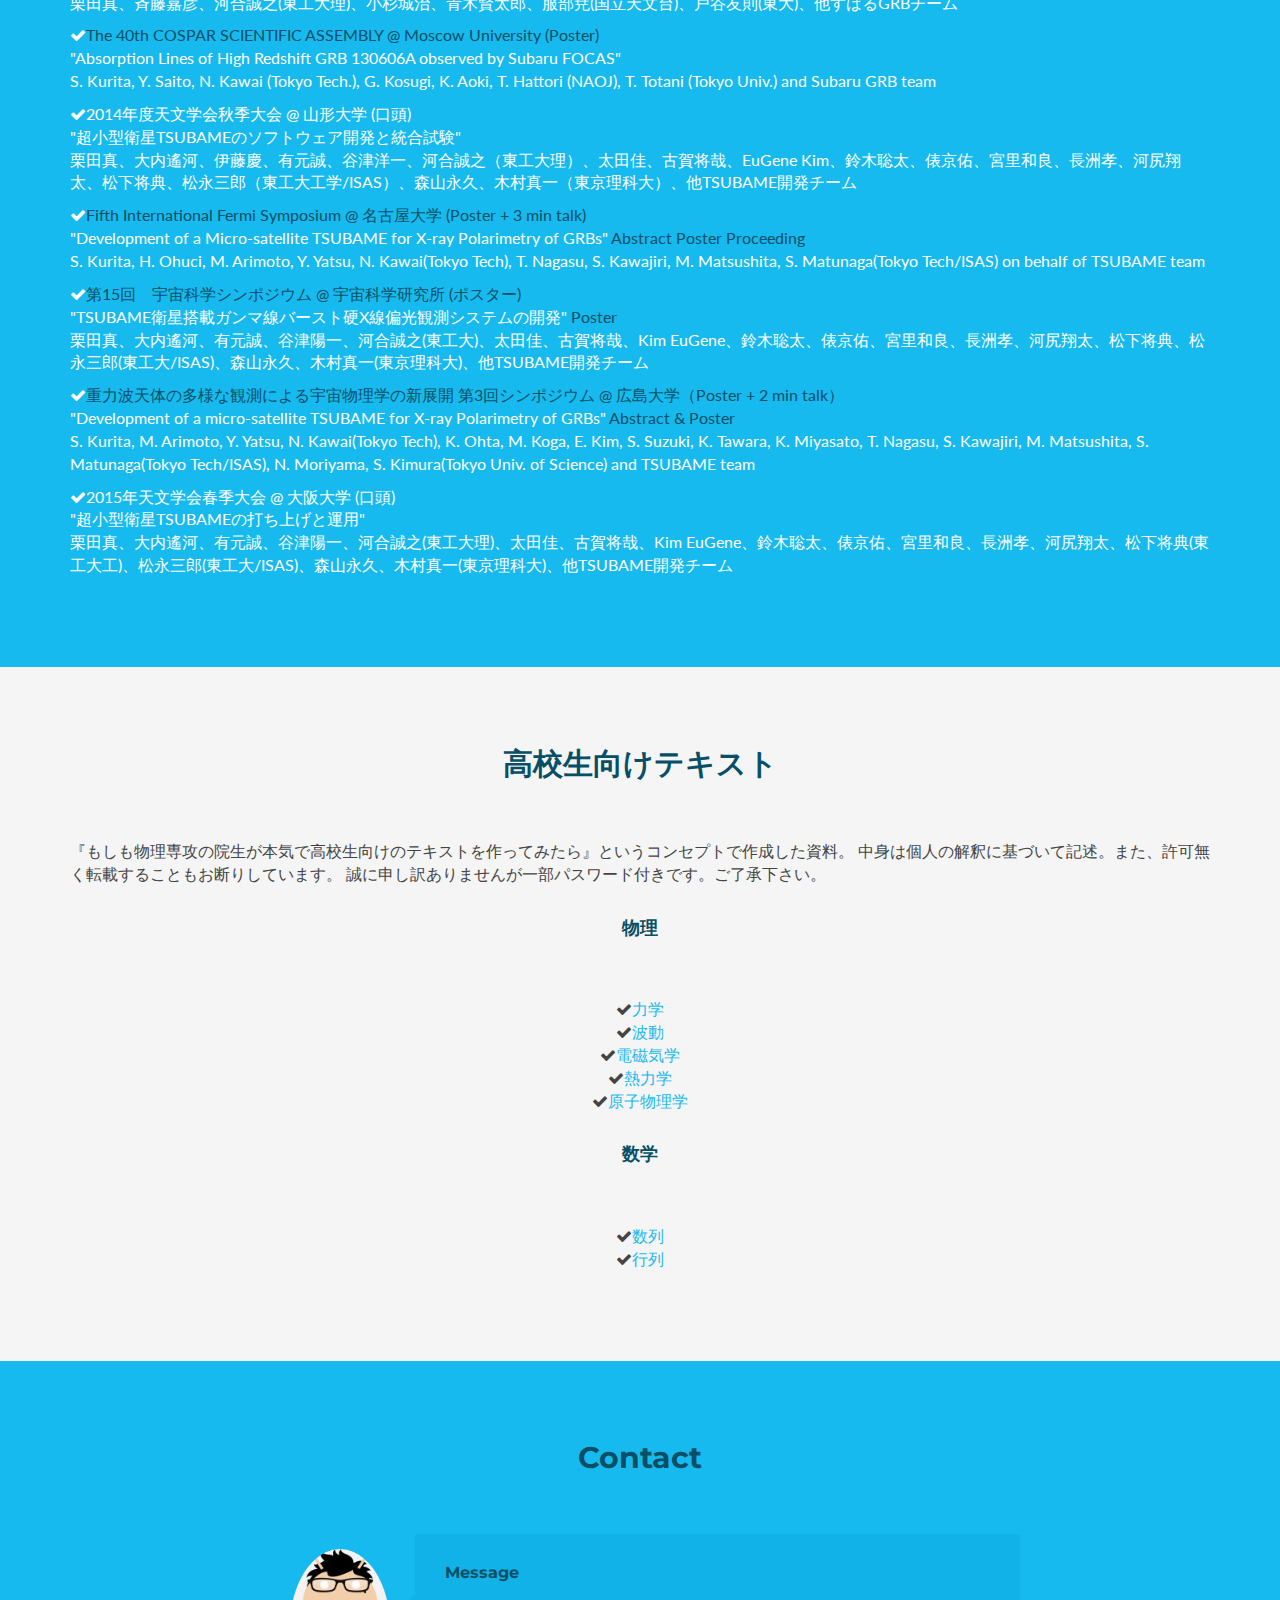
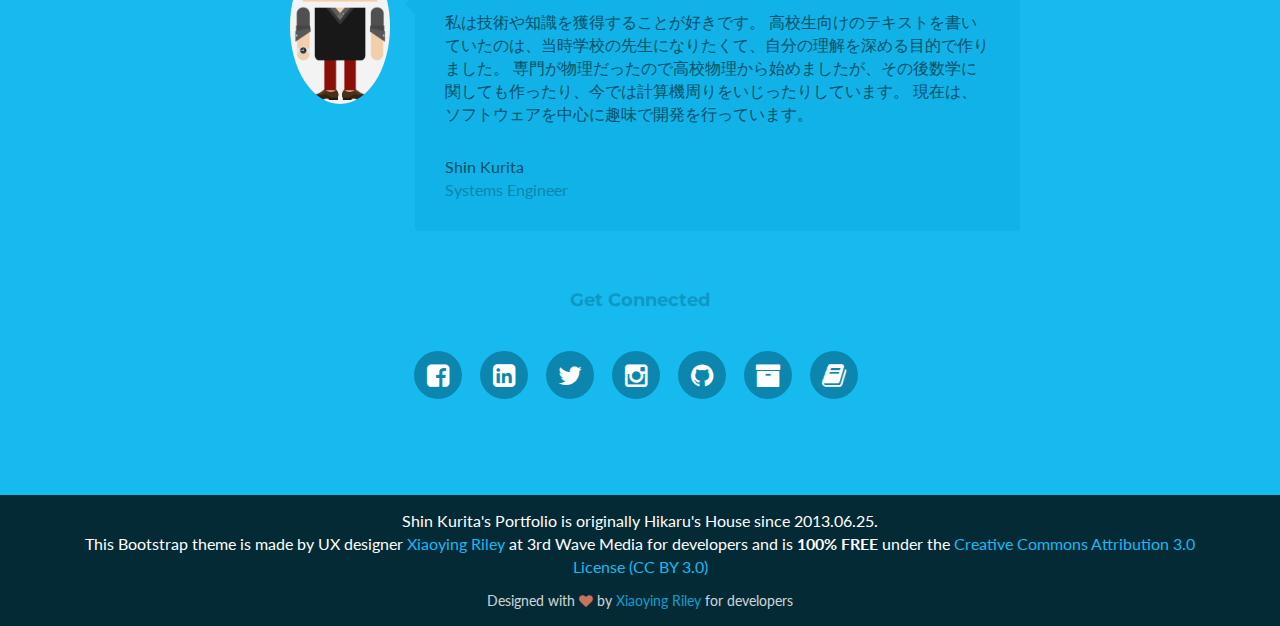
==== commit 08e1be37: "add New Image of myself." ====
--- a/index.html
+++ b/index.html
@@ -87,7 +87,7 @@
       <div class="container text-center">
         <h2 class="title">Shin Kurita's<br><span class="highlight">Portfolio</span></h2>
         <p class="intro">Software Engineer.<br>
-		  Lovin' Python and Ruby.</p>
+		  Lovin' Python and All of Computers.</p>
 		<p>@montblanc18</p>
 		<!--//meta-->
       </div><!--//container-->
@@ -98,7 +98,7 @@
       <div class="container">
         <h2 class="title text-center">Profile</h2>
 		<div class="profile" align="center">
-		  <img class="img-responsive" src="assets/images/myAndroidify.png" alt=""  width="140"/>
+		  <img class="img-responsive" src="assets/images/IMG_0311.JPG" alt=""  width="560"/>
 		</div>
         <p class="intro text-center">
 		  本業はITコンサルの開発者。元は工場勤務のシステムエンジニア。趣味はプログラミング。/<br>
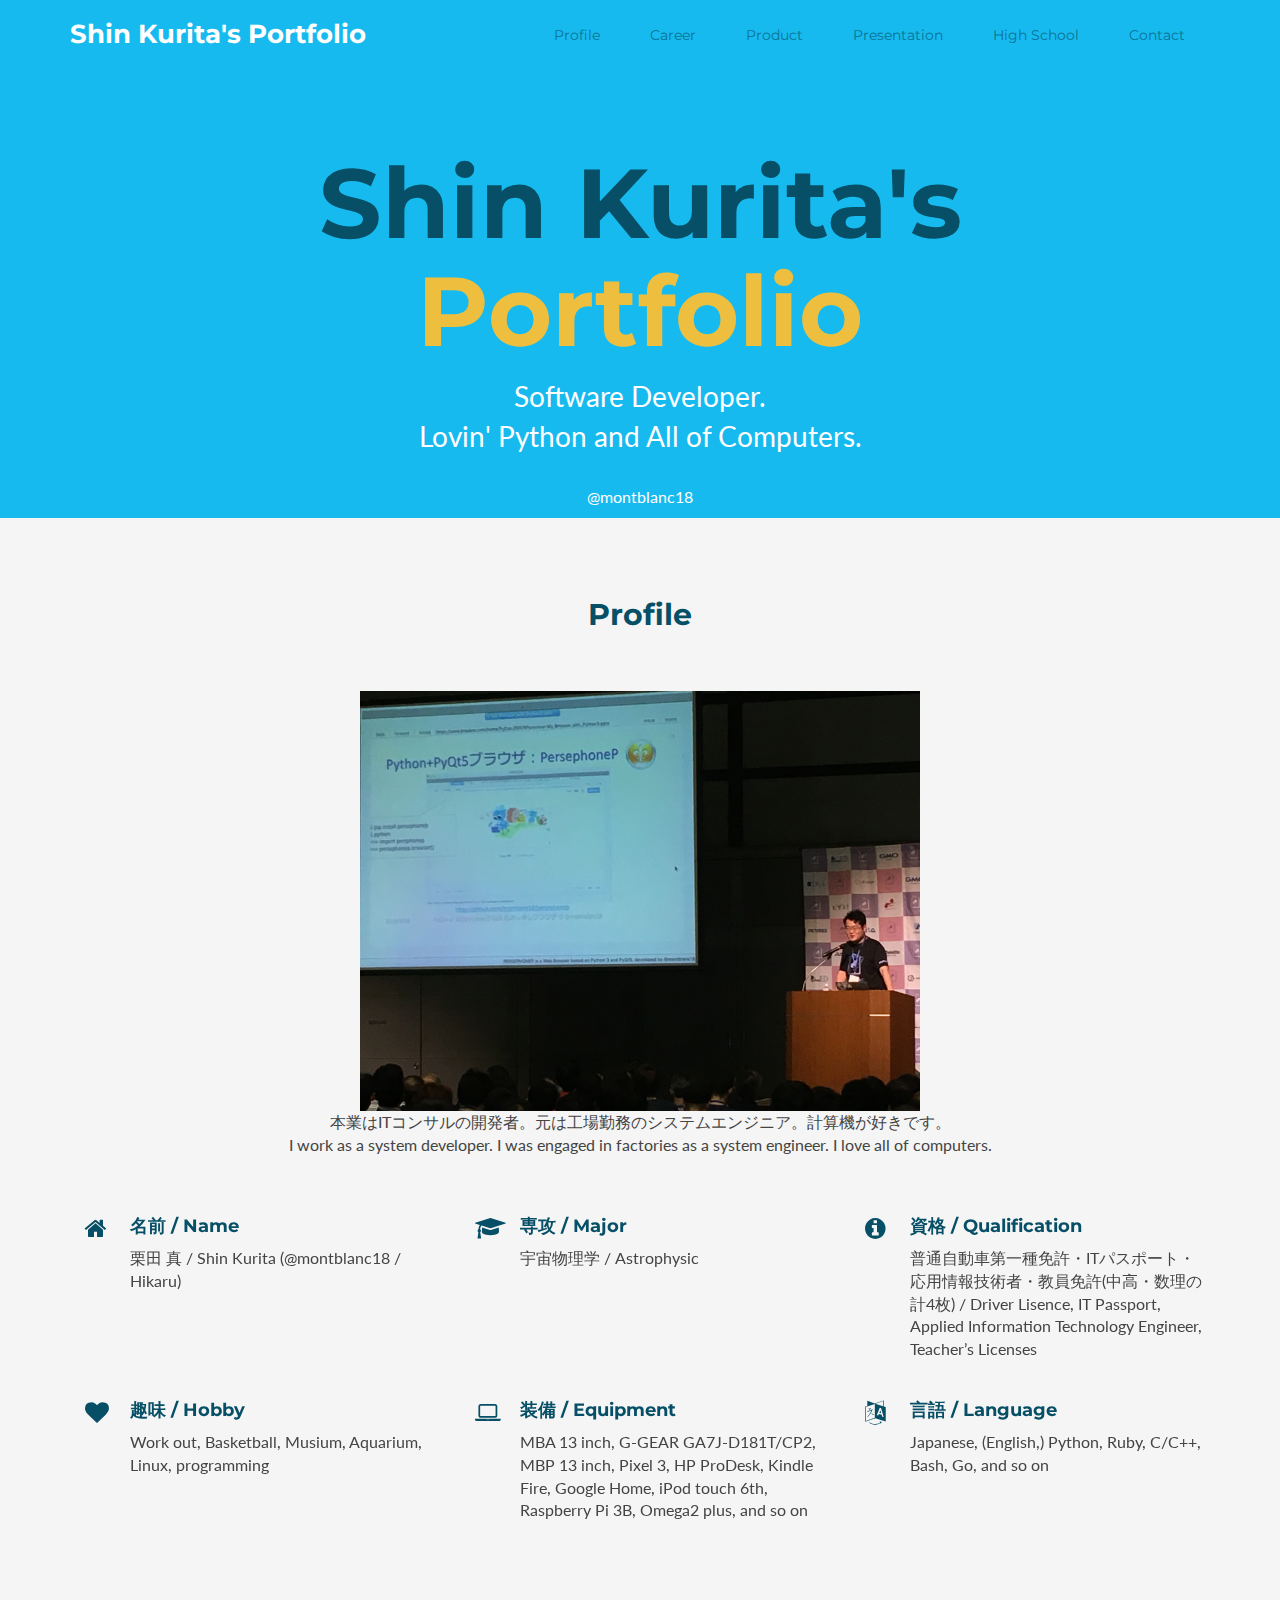
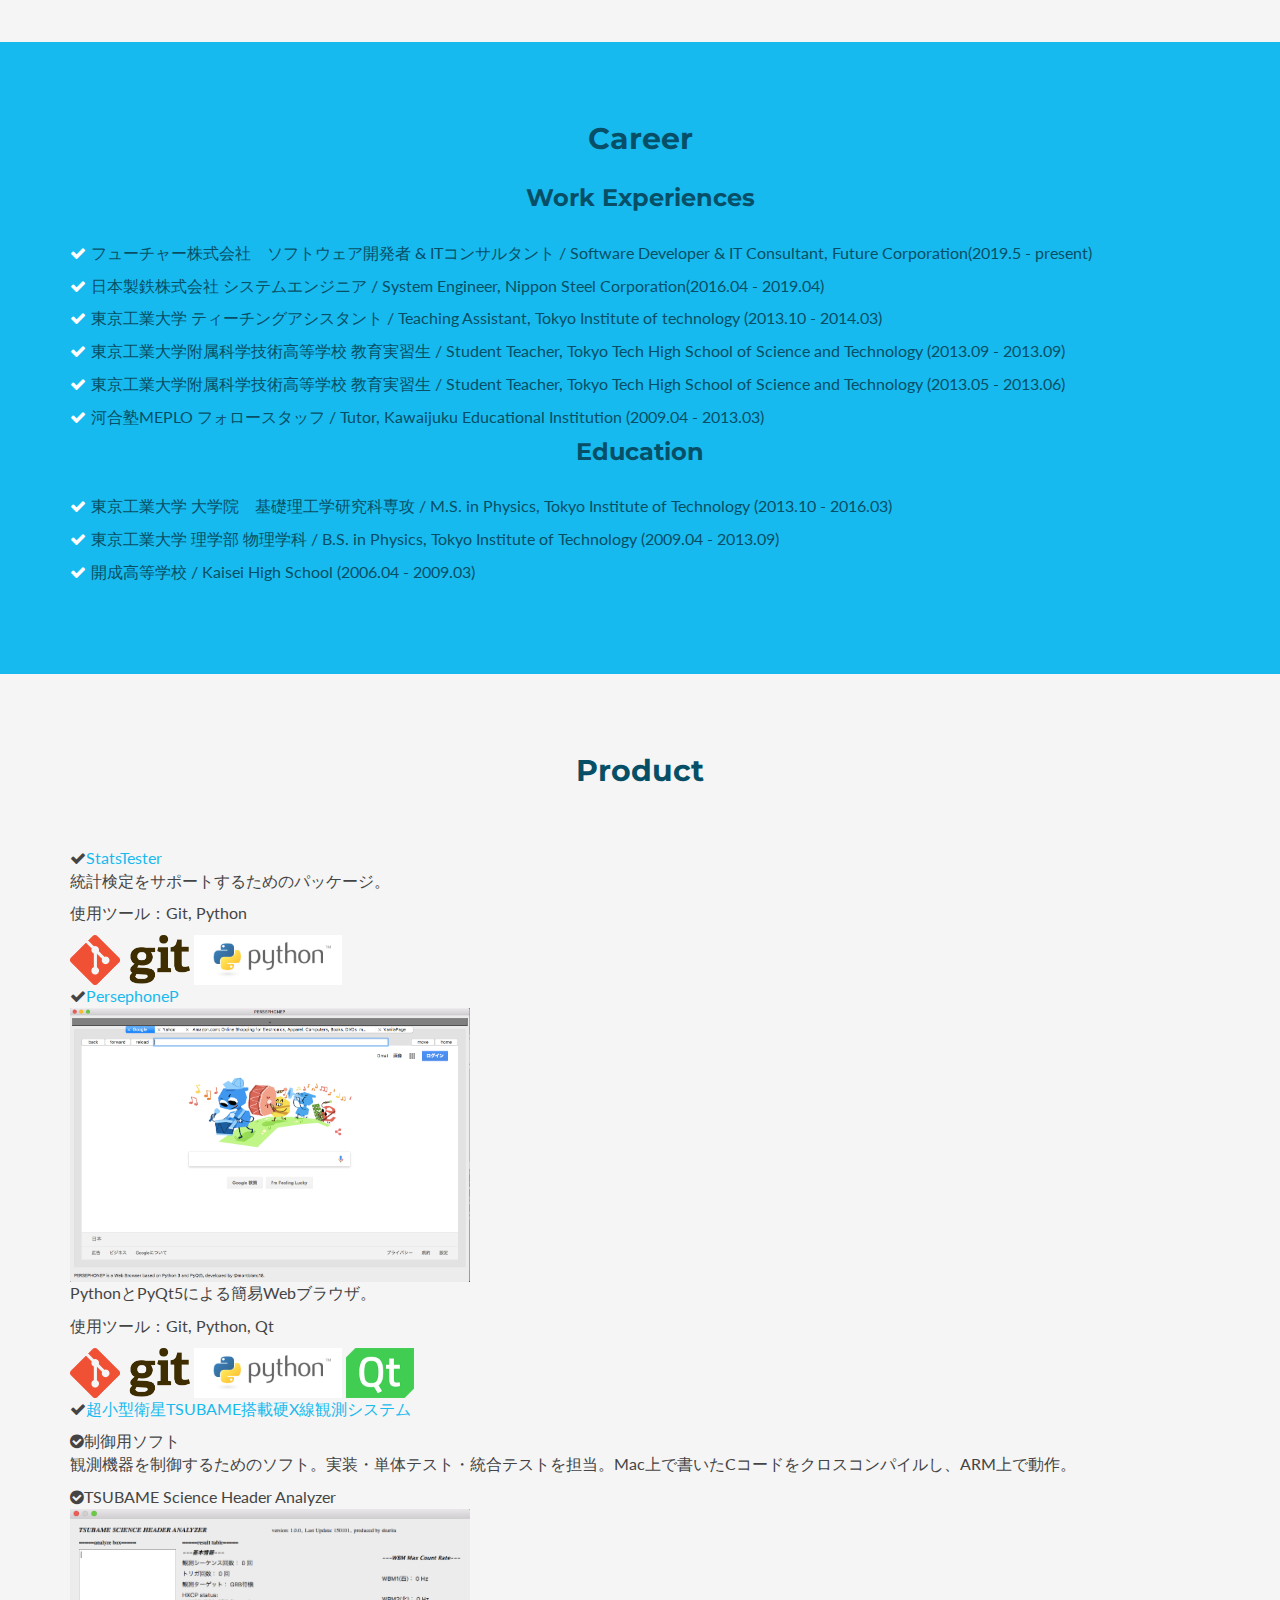
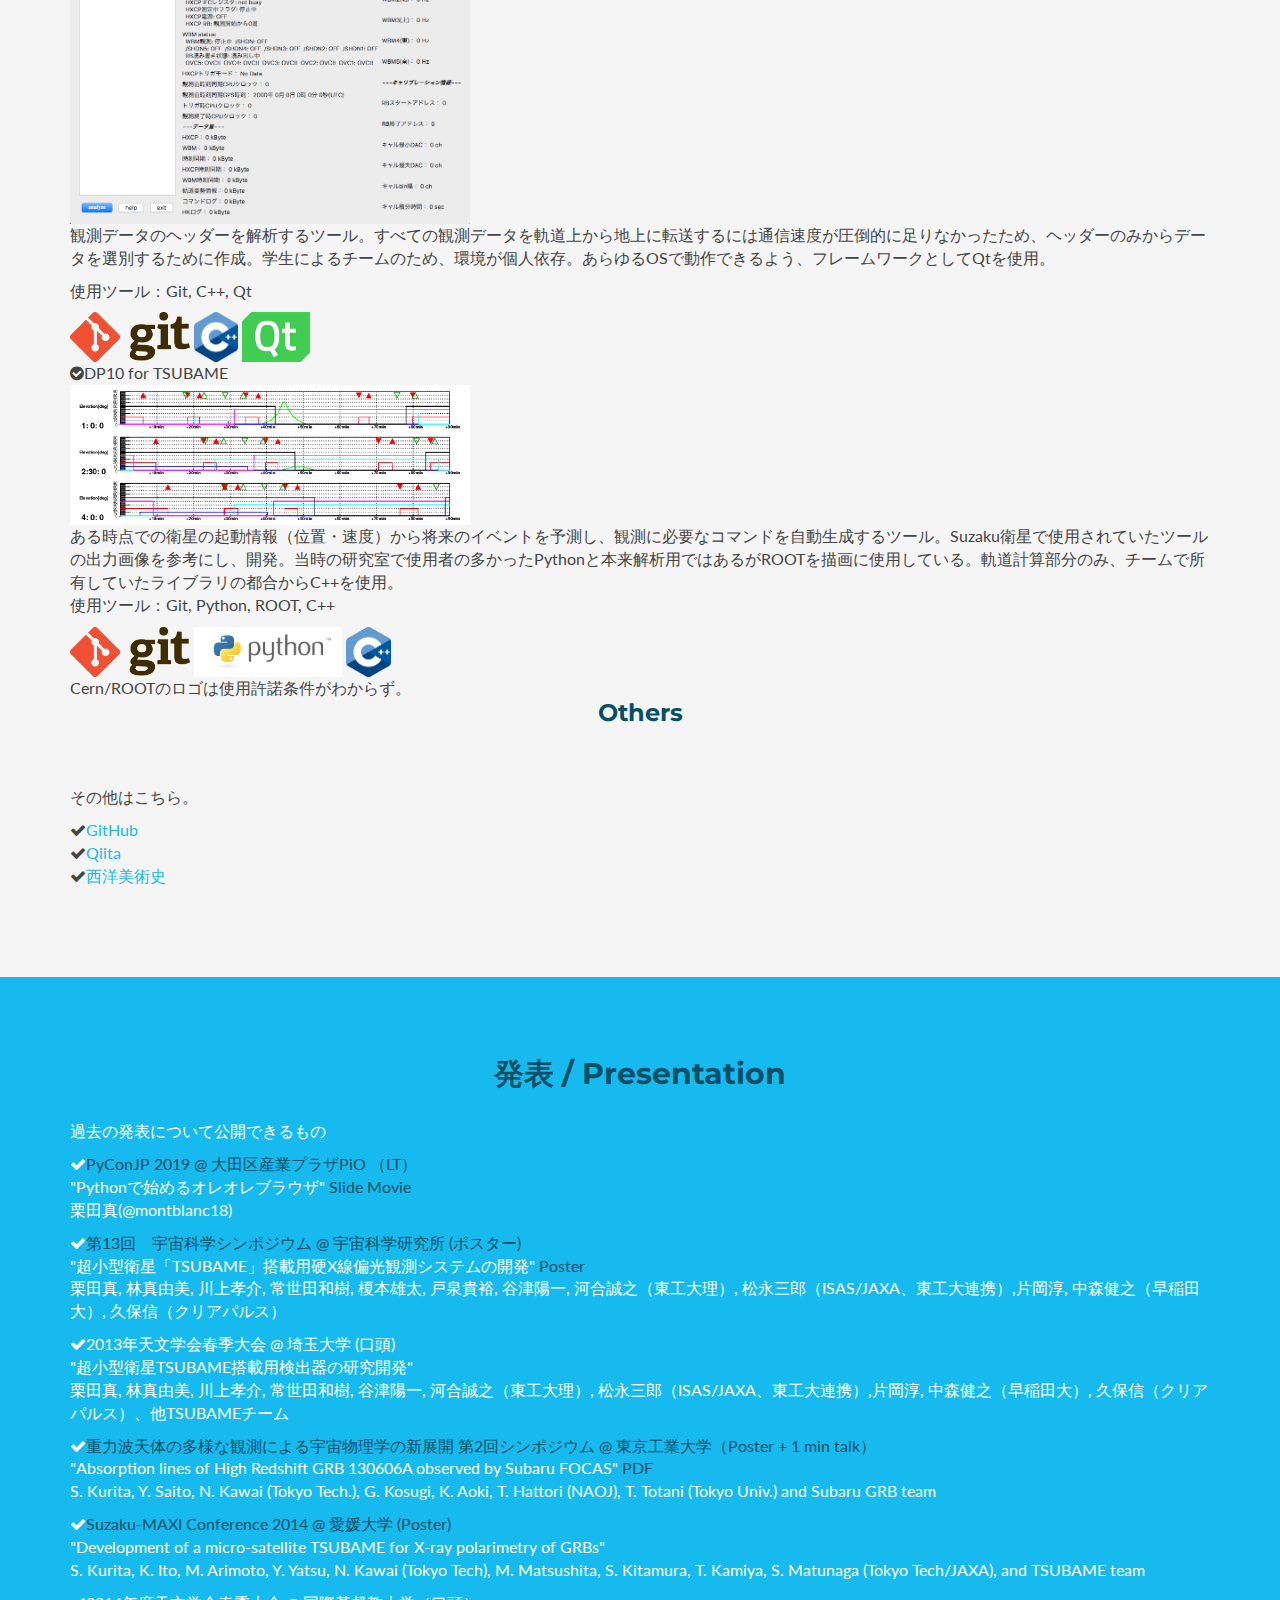
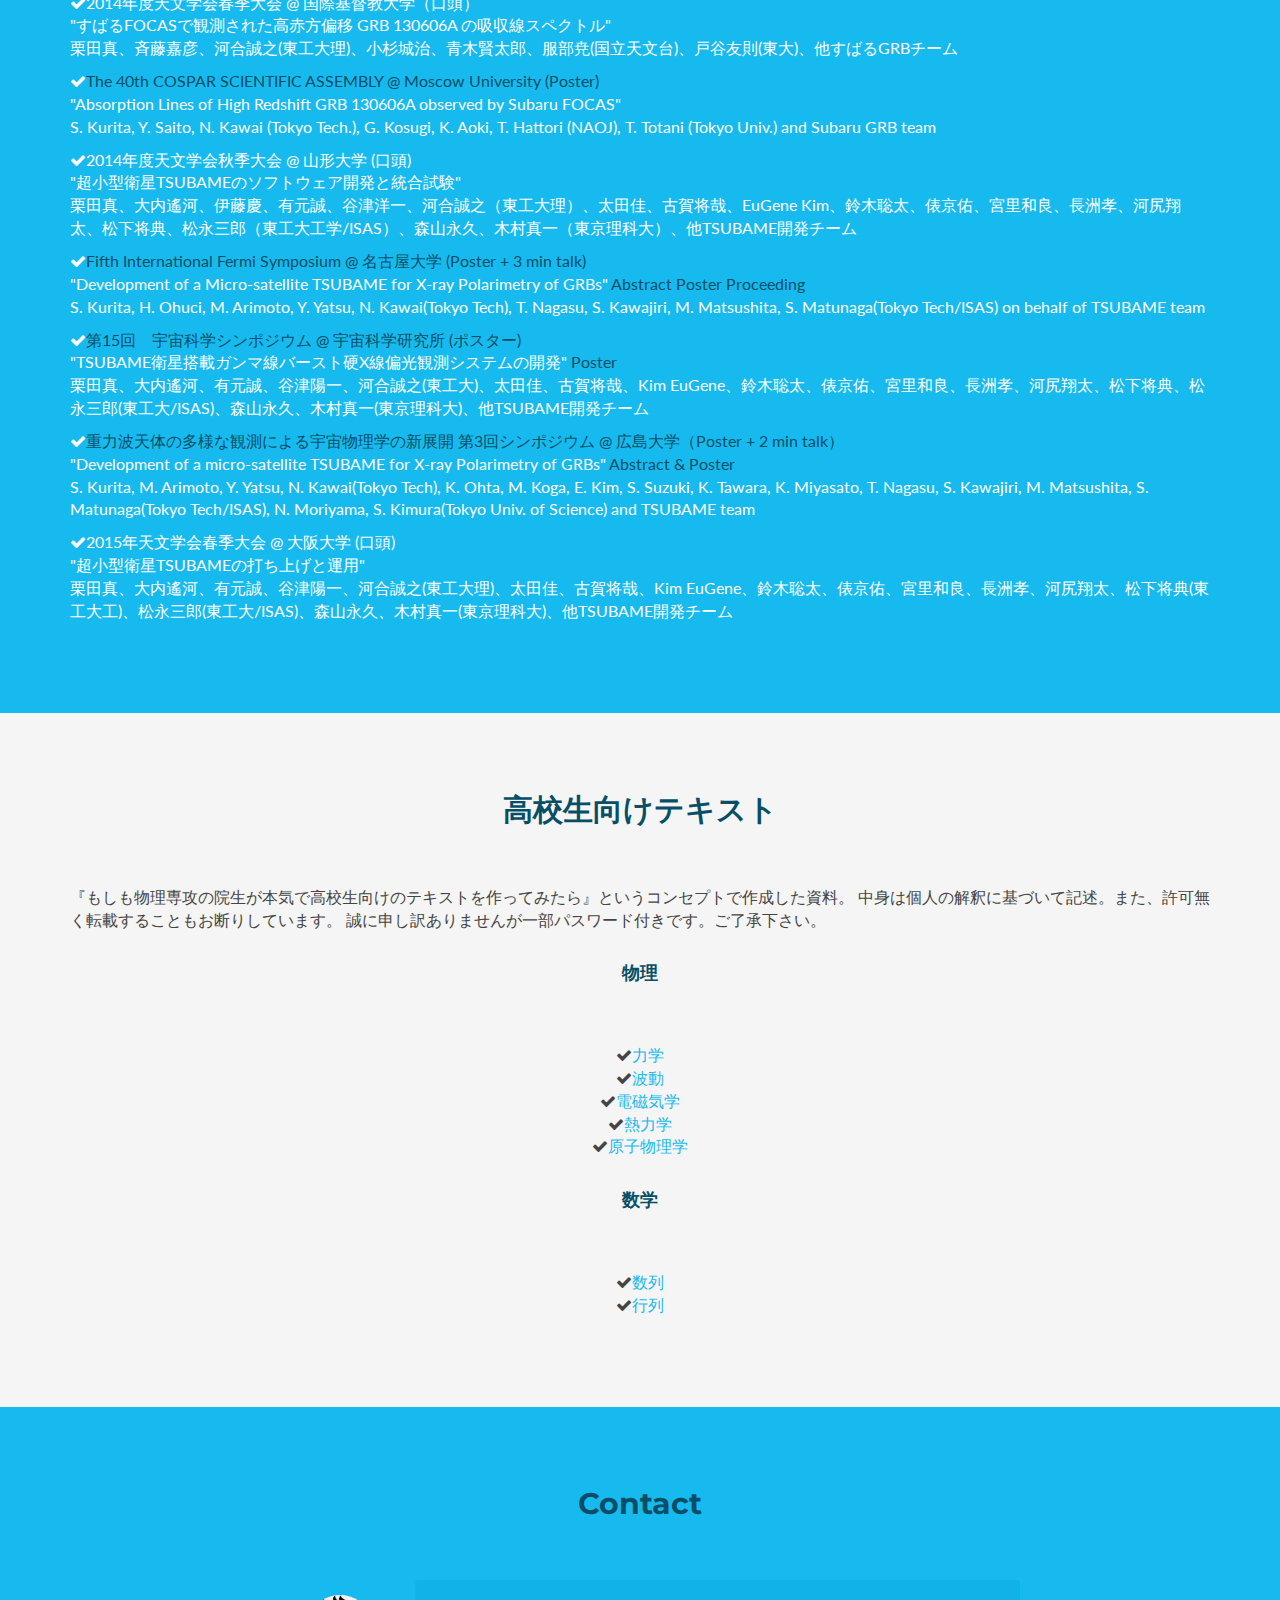
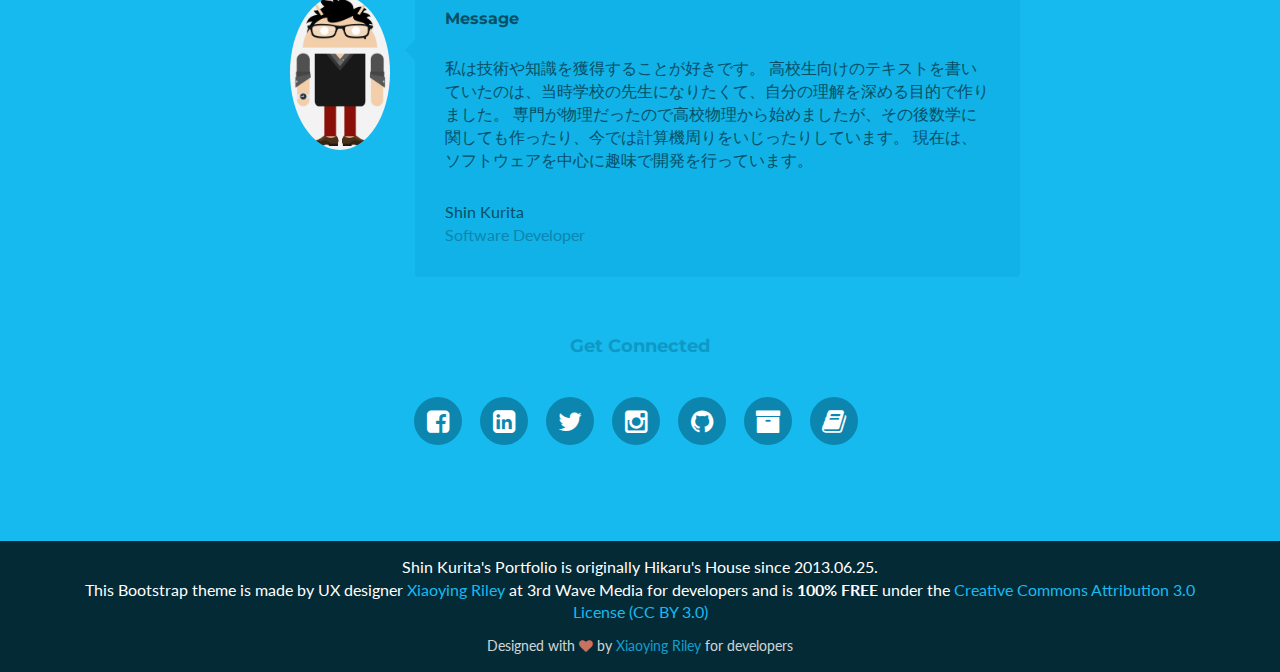
==== commit ff3b06eb: "modify my job." ====
--- a/index.html
+++ b/index.html
@@ -86,7 +86,7 @@
     <section id="promo" class="promo section offset-header">
       <div class="container text-center">
         <h2 class="title">Shin Kurita's<br><span class="highlight">Portfolio</span></h2>
-        <p class="intro">Software Engineer.<br>
+        <p class="intro">Software Developer.<br>
 		  Lovin' Python and All of Computers.</p>
 		<p>@montblanc18</p>
 		<!--//meta-->
@@ -101,8 +101,8 @@
 		  <img class="img-responsive" src="assets/images/IMG_0311.JPG" alt=""  width="560"/>
 		</div>
         <p class="intro text-center">
-		  本業はITコンサルの開発者。元は工場勤務のシステムエンジニア。趣味はプログラミング。/<br>
-		  I work as a software engineer. I worked as a systems engineer. I love programming.
+		  本業はITコンサルの開発者。元は工場勤務のシステムエンジニア。計算機が好きです。<br>
+		  I work as a system developer. I was engaged in factories as a system engineer. I love all of computers.
 		</p>
         <div class="row">
           <div class="item col-md-4 col-sm-6 col-xs-12">
@@ -129,7 +129,7 @@
             </div>
             <div class="content">
               <h3 class="sub-title">資格 / Qualification</h3>
-              <p>普通自動車第一種免許・ITパスポート・応用情報技術者・教員免許(中高・数理の計4枚)</p>
+              <p>普通自動車第一種免許・ITパスポート・応用情報技術者・教員免許(中高・数理の計4枚) / Driver Lisence, IT Passport, Applied Information Technology Engineer, Teacher’s Licenses </p>
             </div><!--//content-->
           </div><!--//item-->           
           <div class="clearfix visible-md"></div>    
@@ -148,7 +148,7 @@
             </div>
             <div class="content">
               <h3 class="sub-title">装備 / Equipment</h3>
-              <p>MBA 13 inch, MBP 13 inch, ThinkPad X220, Pixel 3, HP ProDesk, Kindle Fire, Google Home, iPod touch 6th, Raspberry Pi 3B, Omega2 plus, and so on</p>
+              <p>MBA 13 inch, G-GEAR GA7J-D181T/CP2, MBP 13 inch, Pixel 3, HP ProDesk, Kindle Fire, Google Home, iPod touch 6th, Raspberry Pi 3B, Omega2 plus, and so on</p>
             </div><!--//content-->
           </div><!--//item-->
           <div class="item col-md-4 col-sm-6 col-xs-12">
@@ -157,7 +157,7 @@
             </div>
             <div class="content">
               <h3 class="sub-title">言語 / Language</h3>
-              <p>Japanese, (English,)Python, C/C++, Ruby, Bash, Go, and so on</p>
+              <p>Japanese, (English,) Python, Ruby, C/C++, Bash, Go, and so on</p>
             </div><!--//content-->
           </div><!--//item-->        
 		  <!-- sample 
@@ -182,7 +182,7 @@
 		<h3 class="title">Work Experiences</h3>
 		<div class="text-left">
 		  <ul class="feature-list list-unstyled">
-		    <li><i class="fa fa-check"></i>フューチャー株式会社　ソフトウェアエンジニア / Software Engineer, Future Corporation(2019.5 - present) </li>
+		    <li><i class="fa fa-check"></i>フューチャー株式会社　ソフトウェア開発者 & ITコンサルタント / Software Developer & IT Consultant, Future Corporation(2019.5 - present) </li>
 			<li><i class="fa fa-check"></i>日本製鉄株式会社 システムエンジニア / System Engineer, Nippon Steel Corporation(2016.04 - 2019.04)</li>
 			<li><i class="fa fa-check"></i>東京工業大学 ティーチングアシスタント / Teaching Assistant, Tokyo Institute of technology (2013.10 - 2014.03)</li>
 			<li><i class="fa fa-check"></i>東京工業大学附属科学技術高等学校 教育実習生 / Student Teacher, Tokyo Tech High School of Science and Technology (2013.09 - 2013.09)</li>
@@ -340,7 +340,7 @@
                 <div class="source">
                   <span class="name">Shin Kurita</span>
                   <br />
-                  <span class="title">Systems Engineer</span>
+                  <span class="title">Software Developer</span>
                 </div><!--//source-->
               </div><!--//speech-bubble-->                        
             </div><!--//author-message-->
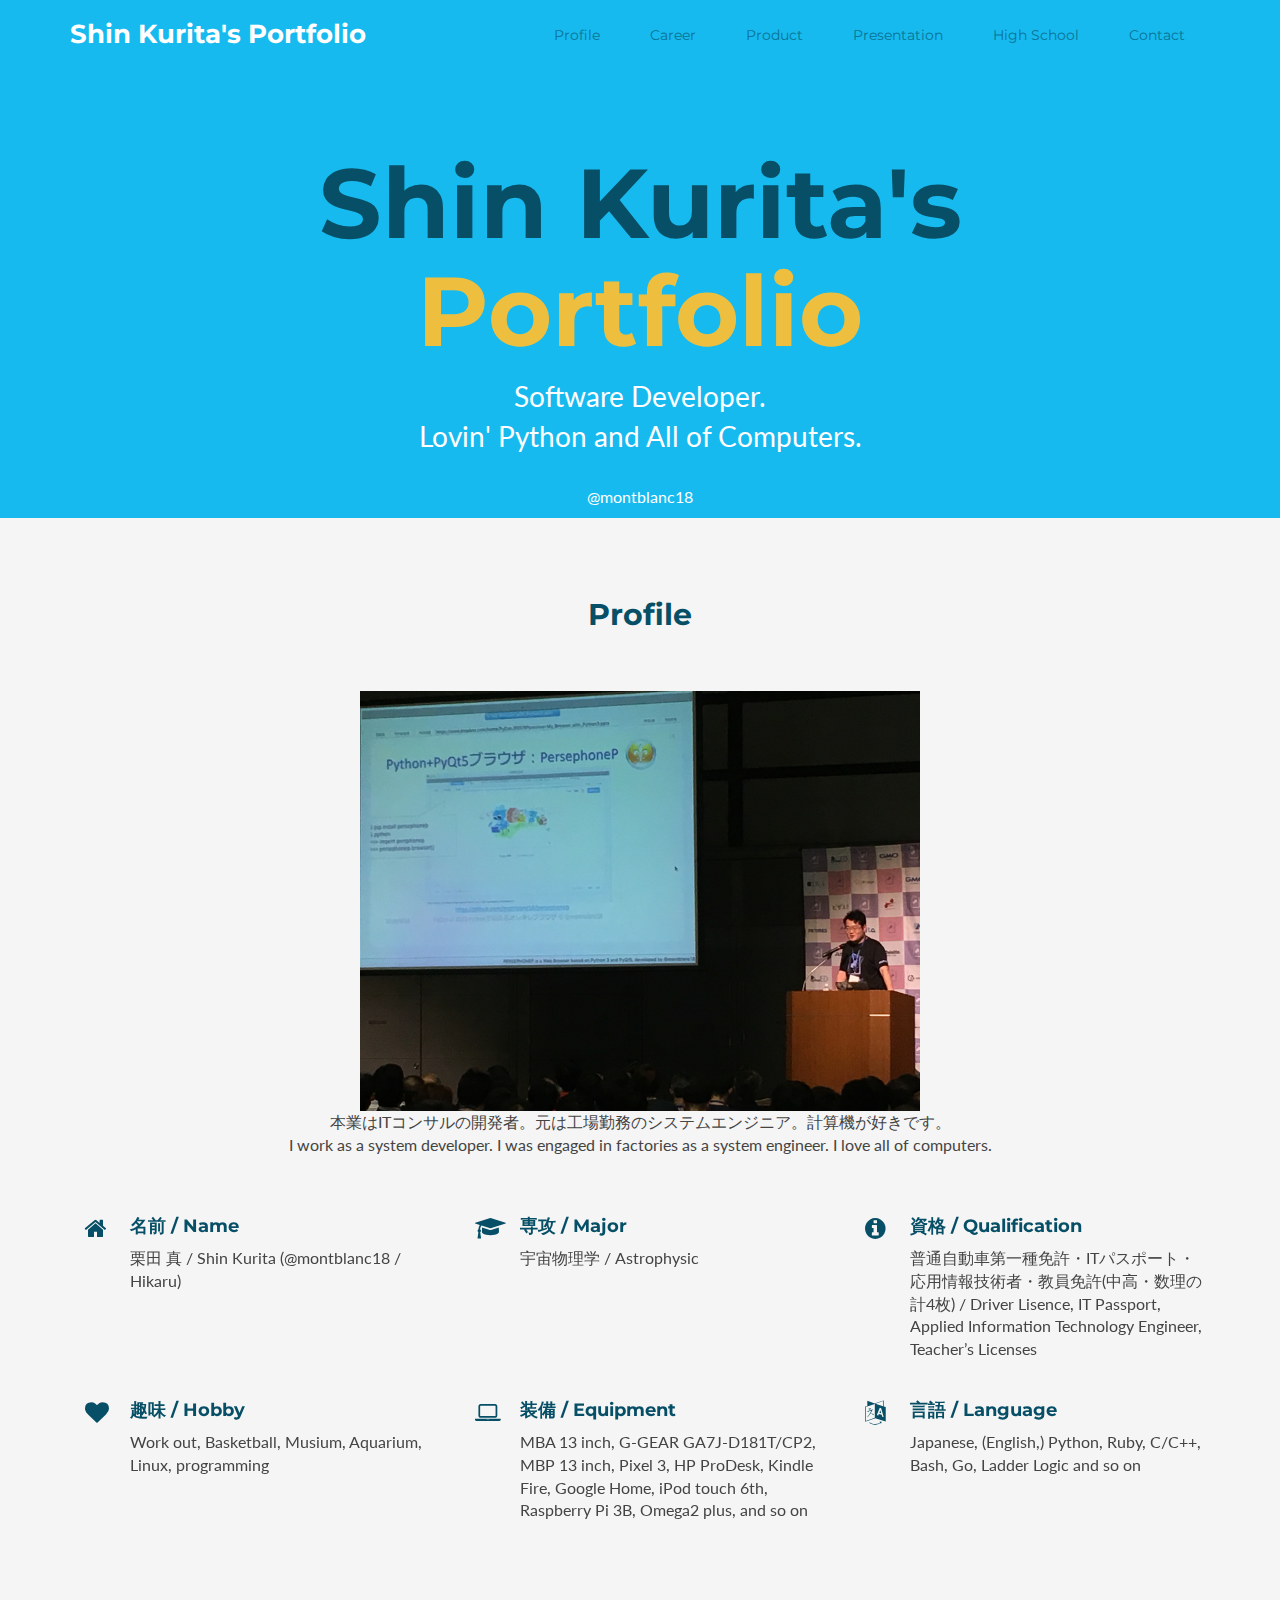
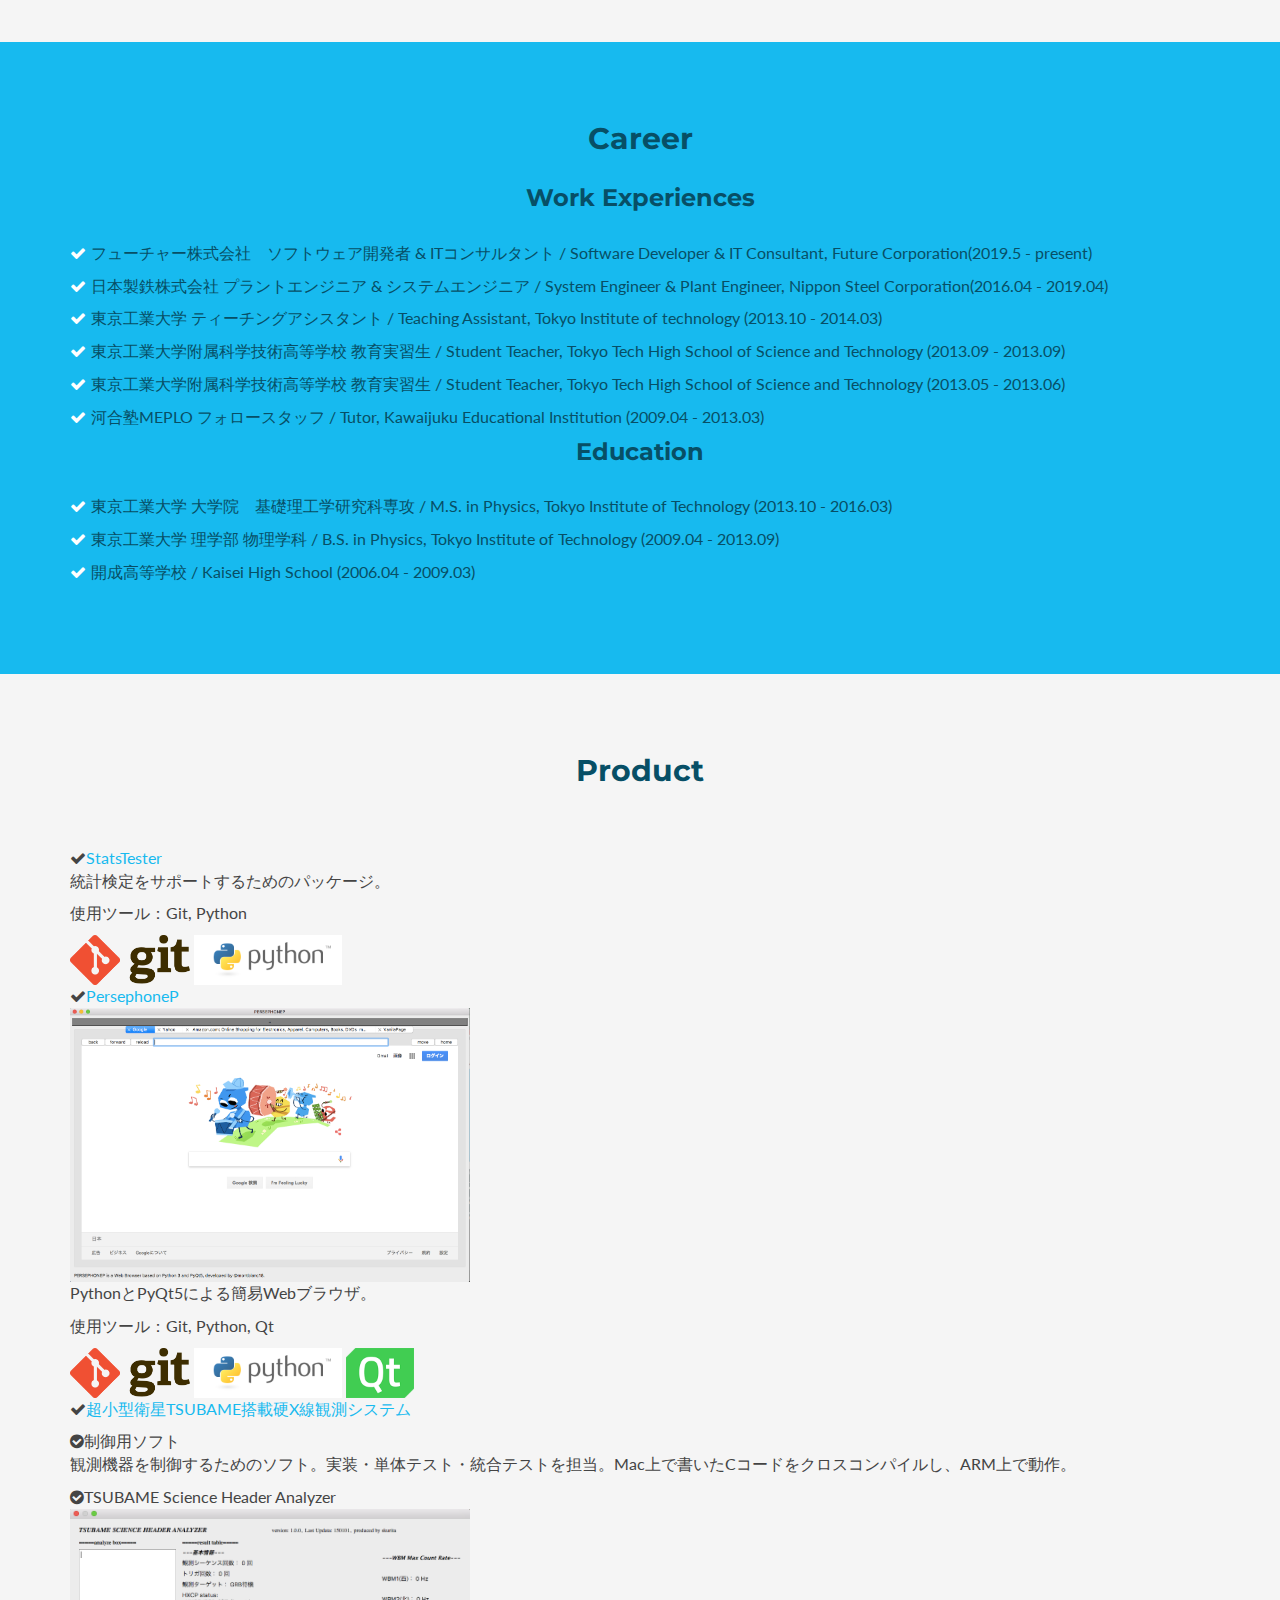
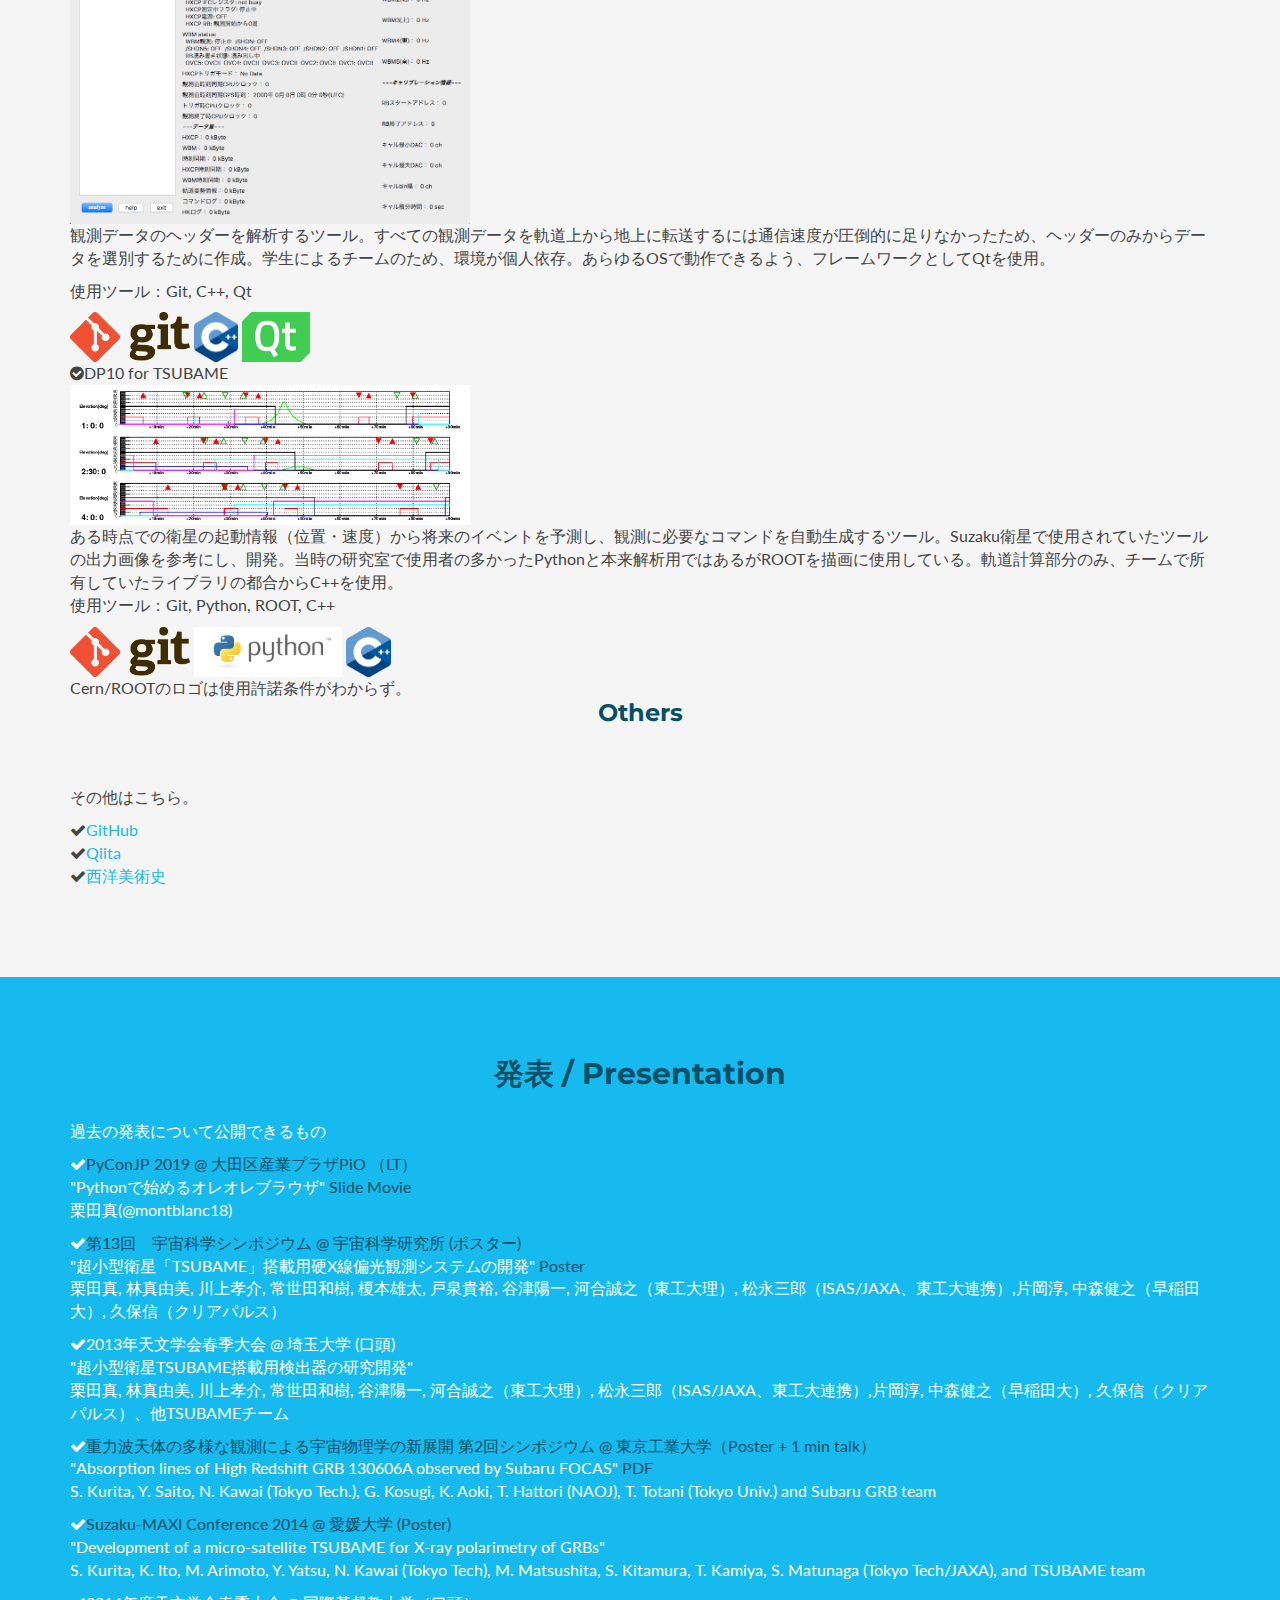
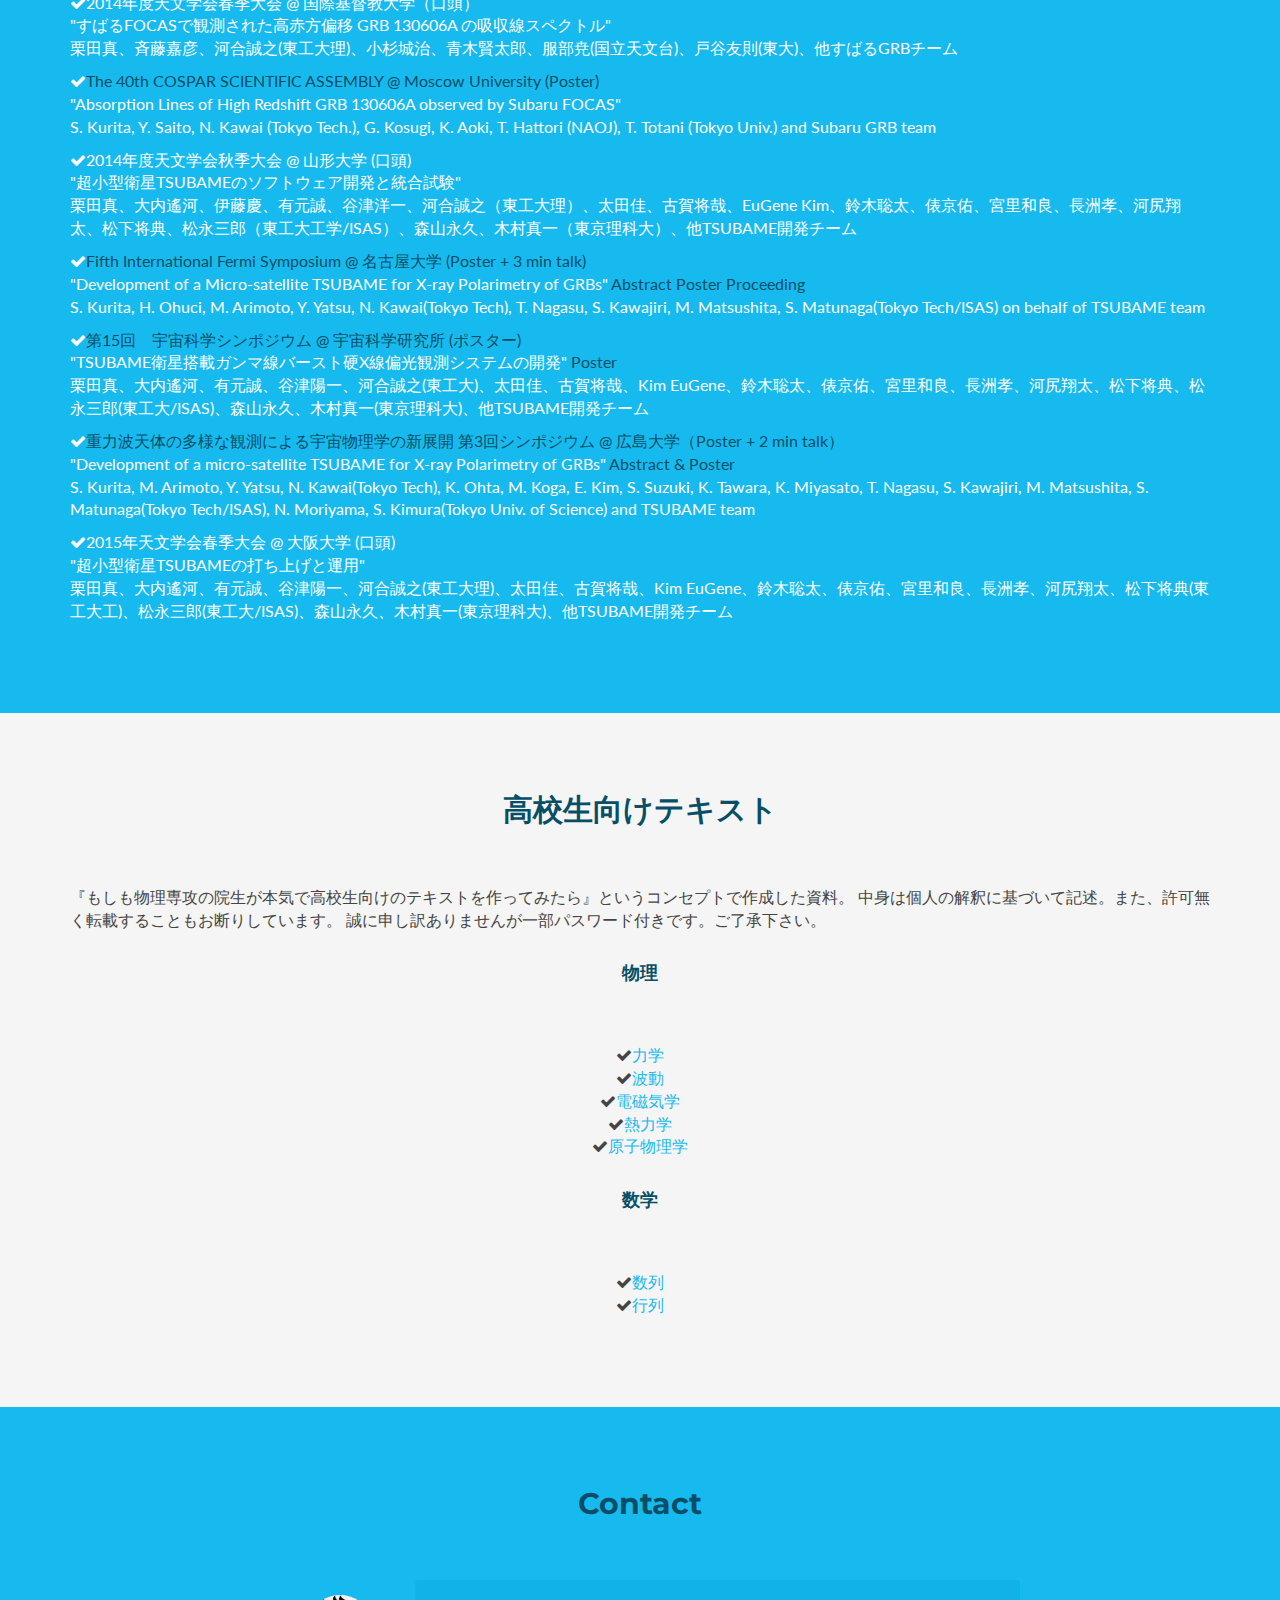
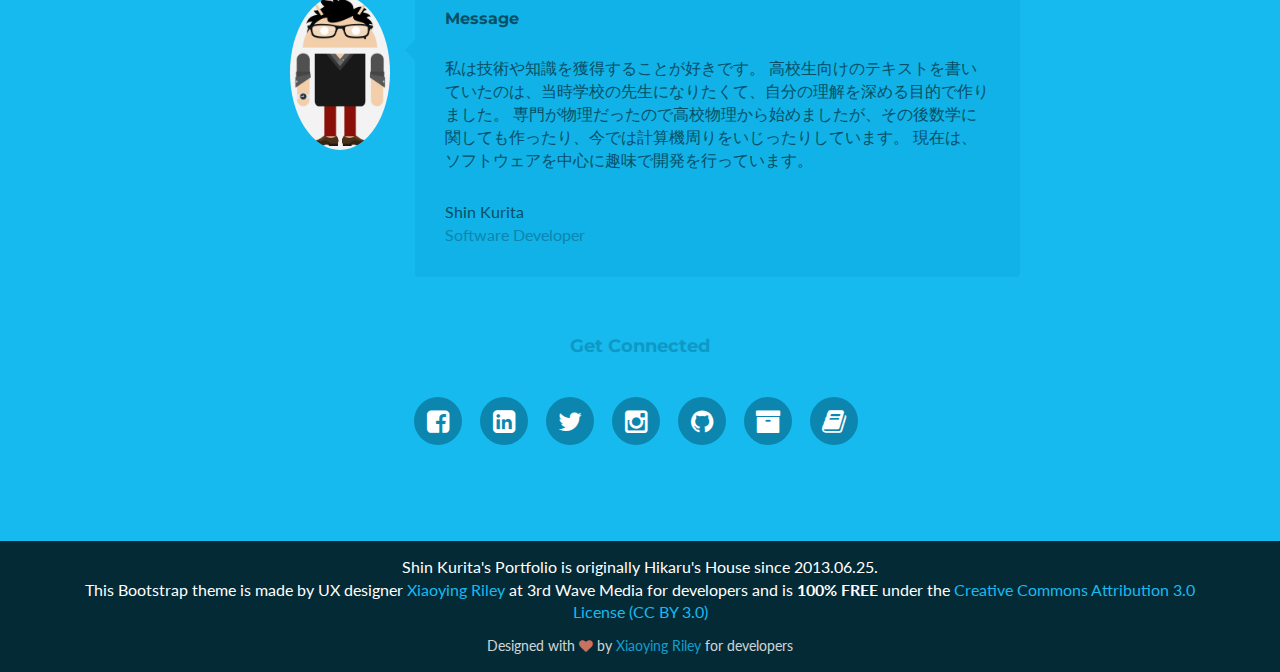
==== commit 93dec147: "update profile" ====
--- a/index.html
+++ b/index.html
@@ -1,166 +1,193 @@
 <!DOCTYPE html>
-<!--[if IE 8]> <html lang="en" class="ie8"> <![endif]-->  
-<!--[if IE 9]> <html lang="en" class="ie9"> <![endif]-->  
-<!--[if !IE]><!--> <html lang="en"> <!--<![endif]-->  
-  <head>
-	<!-- Global site tag (gtag.js) - Google Analytics -->
-	<script async src="https://www.googletagmanager.com/gtag/js?id=UA-43941082-1"></script>
-	<script>
-	  window.dataLayer = window.dataLayer || [];
-	  function gtag(){dataLayer.push(arguments);}
-	  gtag('js', new Date());
-	  
-	  gtag('config', 'UA-43941082-1');
-	</script>
-    <title>Shin Kurita's Portfolio</title>
-    <!-- Meta -->
-    <meta charset="utf-8">
-    <meta http-equiv="X-UA-Compatible" content="IE=edge">
-    <meta name="viewport" content="width=device-width, initial-scale=1.0">
-    <meta name="description" content="">
-    <meta name="author" content="Shin Kurita">    
-	<meta name="keywords" content="Hikaru's House,ヒカル,物理,高校物理,力学,古典力学,波動,電磁気学,熱力学,高校数学,数学,行列,ベクトル,忘備録, montblanc18, python, ruby, Shin Kurita, 栗田真, 栗田　真, 栗田, 真, persephonep, TSUBAME. 超小型衛星, 小型衛星"/>
-	<!--<meta name="description" content="Private Portfolio"/>	 -->
-    <link rel="shortcut icon" href="favicon.png">  
-    <link href='http://fonts.googleapis.com/css?family=Lato:300,400,300italic,400italic' rel='stylesheet' type='text/css'>
-    <link href='http://fonts.googleapis.com/css?family=Montserrat:400,700' rel='stylesheet' type='text/css'> 
-    <!-- Global CSS -->
-    <link rel="stylesheet" href="assets/plugins/bootstrap/css/bootstrap.min.css">
-    <!-- Plugins CSS -->    
-    <link rel="stylesheet" href="assets/plugins/font-awesome/css/font-awesome.css">
-    <link rel="stylesheet" href="assets/plugins/prism/prism.css">
-    <!-- Theme CSS -->  
-    <link id="theme-style" rel="stylesheet" href="assets/css/styles.css">
-    <!-- HTML5 shim and Respond.js IE8 support of HTML5 elements and media queries -->
-    <!--[if lt IE 9]>
+<!--[if IE 8]> <html lang="en" class="ie8"> <![endif]-->
+<!--[if IE 9]> <html lang="en" class="ie9"> <![endif]-->
+<!--[if !IE]><!-->
+<html lang="en">
+<!--<![endif]-->
+
+<head>
+  <!-- Global site tag (gtag.js) - Google Analytics -->
+  <script async src="https://www.googletagmanager.com/gtag/js?id=UA-43941082-1"></script>
+  <script>
+    window.dataLayer = window.dataLayer || [];
+    function gtag() { dataLayer.push(arguments); }
+    gtag('js', new Date());
+
+    gtag('config', 'UA-43941082-1');
+  </script>
+  <title>Shin Kurita's Portfolio</title>
+  <!-- Meta -->
+  <meta charset="utf-8">
+  <meta http-equiv="X-UA-Compatible" content="IE=edge">
+  <meta name="viewport" content="width=device-width, initial-scale=1.0">
+  <meta name="description" content="">
+  <meta name="author" content="Shin Kurita">
+  <meta name="keywords"
+    content="Hikaru's House,ヒカル,物理,高校物理,力学,古典力学,波動,電磁気学,熱力学,高校数学,数学,行列,ベクトル,忘備録, montblanc18, python, ruby, Shin Kurita, 栗田真, 栗田　真, 栗田, 真, persephonep, TSUBAME. 超小型衛星, 小型衛星" />
+  <!--<meta name="description" content="Private Portfolio"/>	 -->
+  <link rel="shortcut icon" href="favicon.png">
+  <link href='http://fonts.googleapis.com/css?family=Lato:300,400,300italic,400italic' rel='stylesheet' type='text/css'>
+  <link href='http://fonts.googleapis.com/css?family=Montserrat:400,700' rel='stylesheet' type='text/css'>
+  <!-- Global CSS -->
+  <link rel="stylesheet" href="assets/plugins/bootstrap/css/bootstrap.min.css">
+  <!-- Plugins CSS -->
+  <link rel="stylesheet" href="assets/plugins/font-awesome/css/font-awesome.css">
+  <link rel="stylesheet" href="assets/plugins/prism/prism.css">
+  <!-- Theme CSS -->
+  <link id="theme-style" rel="stylesheet" href="assets/css/styles.css">
+  <!-- HTML5 shim and Respond.js IE8 support of HTML5 elements and media queries -->
+  <!--[if lt IE 9]>
 		<script src="https://oss.maxcdn.com/libs/html5shiv/3.7.0/html5shiv.js"></script>
 		<script src="https://oss.maxcdn.com/libs/respond.js/1.4.2/respond.min.js"></script>
 		<![endif]-->
-  </head> 
-
-  <body data-spy="scroll">
-    
-    <!---//Facebook button code-->
-    <div id="fb-root"></div>
-    <script>(function(d, s, id) {
+</head>
+
+<body data-spy="scroll">
+
+  <!---//Facebook button code-->
+  <div id="fb-root"></div>
+  <script>(function (d, s, id) {
       var js, fjs = d.getElementsByTagName(s)[0];
       if (d.getElementById(id)) return;
       js = d.createElement(s); js.id = id;
       js.src = "//connect.facebook.net/en_US/sdk.js#xfbml=1&version=v2.0";
       fjs.parentNode.insertBefore(js, fjs);
-      }(document, 'script', 'facebook-jssdk'));</script>
-    
-    <!-- ******HEADER****** --> 
-    <header id="header" class="header">  
-      <div class="container">            
-        <h1 class="logo pull-left">
-          <a class="scrollto" href="#promo">
-            <span class="logo-title">Shin Kurita's Portfolio</span>
-          </a>
-        </h1><!--//logo-->              
-        <nav id="main-nav" class="main-nav navbar-right" role="navigation">
-          <div class="navbar-header">
-            <button class="navbar-toggle" type="button" data-toggle="collapse" data-target="#navbar-collapse">
-              <span class="sr-only">Toggle navigation</span>
-              <span class="icon-bar"></span>
-              <span class="icon-bar"></span>
-              <span class="icon-bar"></span>
-            </button><!--//nav-toggle-->
-          </div><!--//navbar-header-->            
-          <div class="navbar-collapse collapse" id="navbar-collapse">
-            <ul class="nav navbar-nav">
-              <li class="active nav-item sr-only"><a class="scrollto" href="#promo">Home</a></li>
-              <li class="nav-item"><a class="scrollto" href="#profile">Profile</a></li>
-              <li class="nav-item"><a class="scrollto" href="#career">Career</a></li>
-              <li class="nav-item"><a class="scrollto" href="#product">Product</a></li>                        
-              <li class="nav-item"><a class="scrollto" href="#presentation">Presentation</a></li>
-			  <li class="nav-item"><a class="scrollto" href="#highschool">High School</a></li>
-              <li class="nav-item last"><a class="scrollto" href="#contact">Contact</a></li>
-            </ul><!--//nav-->
-          </div><!--//navabr-collapse-->
-        </nav><!--//main-nav-->
-      </div>
-    </header><!--//header-->
-    
-    <!-- ******PROMO****** -->
-    <section id="promo" class="promo section offset-header">
-      <div class="container text-center">
-        <h2 class="title">Shin Kurita's<br><span class="highlight">Portfolio</span></h2>
-        <p class="intro">Software Developer.<br>
-		  Lovin' Python and All of Computers.</p>
-		<p>@montblanc18</p>
-		<!--//meta-->
-      </div><!--//container-->
-    </section><!--//promo-->
-	
-    <!-- ******Profile****** --> 
-    <section id="profile" class="about section">
-      <div class="container">
-        <h2 class="title text-center">Profile</h2>
-		<div class="profile" align="center">
-		  <img class="img-responsive" src="assets/images/IMG_0311.JPG" alt=""  width="560"/>
-		</div>
-        <p class="intro text-center">
-		  本業はITコンサルの開発者。元は工場勤務のシステムエンジニア。計算機が好きです。<br>
-		  I work as a system developer. I was engaged in factories as a system engineer. I love all of computers.
-		</p>
-        <div class="row">
-          <div class="item col-md-4 col-sm-6 col-xs-12">
-            <div class="icon-holder">
-              <i class="fa fa-home"></i>
-            </div>
-            <div class="content">
-              <h3 class="sub-title">名前 / Name</h3>
-              <p>栗田 真 / Shin Kurita (@montblanc18 / Hikaru)</p>
-            </div><!--//content-->
-          </div><!--//item-->
-          <div class="item col-md-4 col-sm-6 col-xs-12">
-            <div class="icon-holder">
-              <i class="fa fa-graduation-cap"></i>
-            </div>
-            <div class="content">
-              <h3 class="sub-title">専攻 / Major</h3>
-              <p>宇宙物理学 / Astrophysic</p>
-            </div><!--//content-->
-          </div><!--//item-->
-          <div class="item col-md-4 col-sm-6 col-xs-12">
-            <div class="icon-holder">
-              <i class="fa fa-info-circle"></i>
-            </div>
-            <div class="content">
-              <h3 class="sub-title">資格 / Qualification</h3>
-              <p>普通自動車第一種免許・ITパスポート・応用情報技術者・教員免許(中高・数理の計4枚) / Driver Lisence, IT Passport, Applied Information Technology Engineer, Teacher’s Licenses </p>
-            </div><!--//content-->
-          </div><!--//item-->           
-          <div class="clearfix visible-md"></div>    
-          <div class="item col-md-4 col-sm-6 col-xs-12">
-            <div class="icon-holder">
-              <i class="fa fa-heart"></i>
-            </div>
-            <div class="content">
-              <h3 class="sub-title">趣味 / Hobby</h3>
-              <p>Work out, Basketball, Musium, Aquarium, Linux, programming</p>
-            </div><!--//content-->
-          </div><!--//item-->                
-          <div class="item col-md-4 col-sm-6 col-xs-12">
-            <div class="icon-holder">
-              <i class="fa fa-laptop"></i>
-            </div>
-            <div class="content">
-              <h3 class="sub-title">装備 / Equipment</h3>
-              <p>MBA 13 inch, G-GEAR GA7J-D181T/CP2, MBP 13 inch, Pixel 3, HP ProDesk, Kindle Fire, Google Home, iPod touch 6th, Raspberry Pi 3B, Omega2 plus, and so on</p>
-            </div><!--//content-->
-          </div><!--//item-->
-          <div class="item col-md-4 col-sm-6 col-xs-12">
-            <div class="icon-holder">
-              <i class="fa fa-language"></i>
-            </div>
-            <div class="content">
-              <h3 class="sub-title">言語 / Language</h3>
-              <p>Japanese, (English,) Python, Ruby, C/C++, Bash, Go, and so on</p>
-            </div><!--//content-->
-          </div><!--//item-->        
-		  <!-- sample 
+    }(document, 'script', 'facebook-jssdk'));</script>
+
+  <!-- ******HEADER****** -->
+  <header id="header" class="header">
+    <div class="container">
+      <h1 class="logo pull-left">
+        <a class="scrollto" href="#promo">
+          <span class="logo-title">Shin Kurita's Portfolio</span>
+        </a>
+      </h1>
+      <!--//logo-->
+      <nav id="main-nav" class="main-nav navbar-right" role="navigation">
+        <div class="navbar-header">
+          <button class="navbar-toggle" type="button" data-toggle="collapse" data-target="#navbar-collapse">
+            <span class="sr-only">Toggle navigation</span>
+            <span class="icon-bar"></span>
+            <span class="icon-bar"></span>
+            <span class="icon-bar"></span>
+          </button>
+          <!--//nav-toggle-->
+        </div>
+        <!--//navbar-header-->
+        <div class="navbar-collapse collapse" id="navbar-collapse">
+          <ul class="nav navbar-nav">
+            <li class="active nav-item sr-only"><a class="scrollto" href="#promo">Home</a></li>
+            <li class="nav-item"><a class="scrollto" href="#profile">Profile</a></li>
+            <li class="nav-item"><a class="scrollto" href="#career">Career</a></li>
+            <li class="nav-item"><a class="scrollto" href="#product">Product</a></li>
+            <li class="nav-item"><a class="scrollto" href="#presentation">Presentation</a></li>
+            <li class="nav-item"><a class="scrollto" href="#highschool">High School</a></li>
+            <li class="nav-item last"><a class="scrollto" href="#contact">Contact</a></li>
+          </ul>
+          <!--//nav-->
+        </div>
+        <!--//navabr-collapse-->
+      </nav>
+      <!--//main-nav-->
+    </div>
+  </header>
+  <!--//header-->
+
+  <!-- ******PROMO****** -->
+  <section id="promo" class="promo section offset-header">
+    <div class="container text-center">
+      <h2 class="title">Shin Kurita's<br><span class="highlight">Portfolio</span></h2>
+      <p class="intro">Software Developer.<br>
+        Lovin' Python and All of Computers.</p>
+      <p>@montblanc18</p>
+      <!--//meta-->
+    </div>
+    <!--//container-->
+  </section>
+  <!--//promo-->
+
+  <!-- ******Profile****** -->
+  <section id="profile" class="about section">
+    <div class="container">
+      <h2 class="title text-center">Profile</h2>
+      <div class="profile" align="center">
+        <img class="img-responsive" src="assets/images/IMG_0311.JPG" alt="" width="560" />
+      </div>
+      <p class="intro text-center">
+        本業はITコンサルの開発者。元は工場勤務のシステムエンジニア。計算機が好きです。<br>
+        I work as a system developer. I was engaged in factories as a system engineer. I love all of computers.
+      </p>
+      <div class="row">
+        <div class="item col-md-4 col-sm-6 col-xs-12">
+          <div class="icon-holder">
+            <i class="fa fa-home"></i>
+          </div>
+          <div class="content">
+            <h3 class="sub-title">名前 / Name</h3>
+            <p>栗田 真 / Shin Kurita (@montblanc18 / Hikaru)</p>
+          </div>
+          <!--//content-->
+        </div>
+        <!--//item-->
+        <div class="item col-md-4 col-sm-6 col-xs-12">
+          <div class="icon-holder">
+            <i class="fa fa-graduation-cap"></i>
+          </div>
+          <div class="content">
+            <h3 class="sub-title">専攻 / Major</h3>
+            <p>宇宙物理学 / Astrophysic</p>
+          </div>
+          <!--//content-->
+        </div>
+        <!--//item-->
+        <div class="item col-md-4 col-sm-6 col-xs-12">
+          <div class="icon-holder">
+            <i class="fa fa-info-circle"></i>
+          </div>
+          <div class="content">
+            <h3 class="sub-title">資格 / Qualification</h3>
+            <p>普通自動車第一種免許・ITパスポート・応用情報技術者・教員免許(中高・数理の計4枚) / Driver Lisence, IT Passport, Applied Information Technology
+              Engineer, Teacher’s Licenses </p>
+          </div>
+          <!--//content-->
+        </div>
+        <!--//item-->
+        <div class="clearfix visible-md"></div>
+        <div class="item col-md-4 col-sm-6 col-xs-12">
+          <div class="icon-holder">
+            <i class="fa fa-heart"></i>
+          </div>
+          <div class="content">
+            <h3 class="sub-title">趣味 / Hobby</h3>
+            <p>Work out, Basketball, Musium, Aquarium, Linux, programming</p>
+          </div>
+          <!--//content-->
+        </div>
+        <!--//item-->
+        <div class="item col-md-4 col-sm-6 col-xs-12">
+          <div class="icon-holder">
+            <i class="fa fa-laptop"></i>
+          </div>
+          <div class="content">
+            <h3 class="sub-title">装備 / Equipment</h3>
+            <p>MBA 13 inch, G-GEAR GA7J-D181T/CP2, MBP 13 inch, Pixel 3, HP ProDesk, Kindle Fire, Google Home, iPod
+              touch 6th, Raspberry Pi 3B, Omega2 plus, and so on</p>
+          </div>
+          <!--//content-->
+        </div>
+        <!--//item-->
+        <div class="item col-md-4 col-sm-6 col-xs-12">
+          <div class="icon-holder">
+            <i class="fa fa-language"></i>
+          </div>
+          <div class="content">
+            <h3 class="sub-title">言語 / Language</h3>
+            <p>Japanese, (English,) Python, Ruby, C/C++, Bash, Go, Ladder Logic and so on</p>
+          </div>
+          <!--//content-->
+        </div>
+        <!--//item-->
+        <!-- sample 
                <div class="item col-md-4 col-sm-6 col-xs-12">
                  <div class="icon-holder">
                    <i class="fa fa-tablet"></i>
@@ -171,207 +198,282 @@
                  </div>
 			   </div> 
 			   -->
-        </div><!--//row-->            
-      </div><!--//container-->
-    </section><!--//about-->
-	
-	<!-- ******CAREER****** --> 
-    <section id="career" class="features section">
-      <div class="container text-center">
-        <h2 class="title">Career</h2>
-		<h3 class="title">Work Experiences</h3>
-		<div class="text-left">
-		  <ul class="feature-list list-unstyled">
-		    <li><i class="fa fa-check"></i>フューチャー株式会社　ソフトウェア開発者 & ITコンサルタント / Software Developer & IT Consultant, Future Corporation(2019.5 - present) </li>
-			<li><i class="fa fa-check"></i>日本製鉄株式会社 システムエンジニア / System Engineer, Nippon Steel Corporation(2016.04 - 2019.04)</li>
-			<li><i class="fa fa-check"></i>東京工業大学 ティーチングアシスタント / Teaching Assistant, Tokyo Institute of technology (2013.10 - 2014.03)</li>
-			<li><i class="fa fa-check"></i>東京工業大学附属科学技術高等学校 教育実習生 / Student Teacher, Tokyo Tech High School of Science and Technology (2013.09 - 2013.09)</li>
-			<li><i class="fa fa-check"></i>東京工業大学附属科学技術高等学校 教育実習生 / Student Teacher, Tokyo Tech High School of Science and Technology (2013.05 - 2013.06)</li>
-			<li><i class="fa fa-check"></i>河合塾MEPLO フォロースタッフ / Tutor, Kawaijuku Educational Institution (2009.04 - 2013.03)</li>
-          </ul>
-		</div> <!--//text-left-->
-		<h3 class="title">Education</h3>
-		<div class="text-left">
-		  <ul class="feature-list list-unstyled">
-			<li><i class="fa fa-check"></i>東京工業大学 大学院　基礎理工学研究科専攻 / M.S. in Physics, Tokyo Institute of Technology (2013.10 - 2016.03)</li>
-			<li><i class="fa fa-check"></i>東京工業大学 理学部 物理学科 / B.S. in Physics, Tokyo Institute of Technology (2009.04 - 2013.09)</li>
-			<li><i class="fa fa-check"></i>開成高等学校 / Kaisei High School (2006.04 - 2009.03)</li>
-          </ul>
-		</div><!--//text-left-->
-      </div><!--//container-->
-    </section><!--//features-->
-	
-	<!-- ******DOCS****** --> 
-    <section id="product" class="about section">
-      <div class="container text-center">
-        <h2 class="title">Product</h2>
-		<div class="text-left">
-		  <div class="feature-list list-unstyled">
-			<p><i class="fa fa-check"></i><a href="https://github.com/montblanc18/statstester">StatsTester</a><br>
-			  統計検定をサポートするためのパッケージ。</p>
-			  <p>使用ツール：Git, Python</p>
-			  <img src="./img/Git-Logo-2Color.png" alt="" height="50"/> <img src="./img/python-logo.png" alt="" height="50"/>
-			<p><i class="fa fa-check"></i><a href="https://github.com/montblanc18/persephonep">PersephoneP</a><br>
-			  <img src="./img/window_of_persephonep.png" alt="window_of_persephone" width="400"/><br>
-			  PythonとPyQt5による簡易Webブラウザ。</p>
-			<p>使用ツール：Git, Python, Qt</p>
-			<img src="./img/Git-Logo-2Color.png" alt="" height="50"/> <img src="./img/python-logo.png" alt="" height="50"/> <img src="./img/Qt-logo-small.png" alt="" height="50"/>
-			<p><i class="fa fa-check"></i><a href="http://www.hp.phys.titech.ac.jp/yatsu/tsubame_science/">超小型衛星TSUBAME搭載硬X線観測システム</a></p>
-			<div class="feature-list list-unstyled">
-			  <p><i class="fa fa-check-circle"></i>制御用ソフト<br>
-				観測機器を制御するためのソフト。実装・単体テスト・統合テストを担当。Mac上で書いたCコードをクロスコンパイルし、ARM上で動作。</p>
-			  <p><i class="fa fa-check-circle"></i>TSUBAME Science Header Analyzer<br>
-				<img src="./img/tsubameScienceHeaderAnalyzer.png" alt="tsubameScienceHeaderAnalyzer" width="400"/><br>
-				観測データのヘッダーを解析するツール。すべての観測データを軌道上から地上に転送するには通信速度が圧倒的に足りなかったため、ヘッダーのみからデータを選別するために作成。学生によるチームのため、環境が個人依存。あらゆるOSで動作できるよう、フレームワークとしてQtを使用。</p>
-			  <p>使用ツール：Git, C++, Qt</p>
-			  <img src="./img/Git-Logo-2Color.png" alt="" height="50"/> <img src="./img/cpp_logo.png" alt="" height="50"/> <img src="./img/Qt-logo-small.png" alt="" height="50"/>
-			  <p><i class="fa fa-check-circle"></i>DP10 for TSUBAME<br>
-			  <img src="./img/dp10.png" alt="dp10" width="400"/><br>
-			  ある時点での衛星の起動情報（位置・速度）から将来のイベントを予測し、観測に必要なコマンドを自動生成するツール。Suzaku衛星で使用されていたツールの出力画像を参考にし、開発。当時の研究室で使用者の多かったPythonと本来解析用ではあるがROOTを描画に使用している。軌道計算部分のみ、チームで所有していたライブラリの都合からC++を使用。<br>
-			  使用ツール：Git, Python, ROOT, C++</p>
-			  <img src="./img/Git-Logo-2Color.png" alt="" height="50"> <img src="./img/python-logo.png" alt="" height="50"> <img src="./img/cpp_logo.png" alt="" height="50"/><br>
-			  Cern/ROOTのロゴは使用許諾条件がわからず。
-			</div>
-		  </div>
-		</div><!--//text-left-->
-		<h3 class="title">Others</h3>
-		<div class="text-left">
-		  <p>その他はこちら。</p>
-		  <ul class="feature-list list-unstyled">
-			<li><i class="fa fa-check"></i><a href="https://github.com/montblanc18">GitHub</a></li>
-			<li><i class="fa fa-check"></i><a href="https://qiita.com/montblanc18">Qiita</a></li>
-			<li><i class="fa fa-check"></i><a href="https://montblanc18.github.io/artrepository">西洋美術史</a></li>
-		  </ul>
-		</div><!--//text-left-->
-	  </div><!--//container-->
-    </section><!--//features-->
-	
-	
-	<!-- ******FEATURES****** --> 
-    <section id="presentation" class="features section">
-      <div class="container text-center">
-        <h2 class="title">発表 / Presentation</h2>
-		<div class="text-left">
-		  <p>過去の発表について公開できるもの</p>
-		  <div class="feature-list list-unstyled">
-		    <p><i class="fa fa-check"></i><a href="https://pycon.jp/2019/">PyConJP 2019 @ 大田区産業プラザPiO （LT）</a><br>
-		      "Pythonで始めるオレオレブラウザ" <a href="https://www.slideshare.net/ShinKurita/my-browser-with-python3-172131107">Slide</a> <a href="https://youtu.be/7U2D5tcMZb4?t=673">Movie</a><br>
-		      栗田真(@montblanc18)</p>
-			<p><i class="fa fa-check"></i><a href="http://www.isas.jaxa.jp/j/researchers/symp/sss13/">第13回　宇宙科学シンポジウム @ 宇宙科学研究所 (ポスター)</a><br>
-			  "超小型衛星「TSUBAME」搭載用硬X線偏光観測システムの開発" <a href="http://www.isas.jaxa.jp/j/researchers/symp/sss13/paper/P2-028.pdf">Poster</a><br>
-			  栗田真, 林真由美, 川上孝介, 常世田和樹, 榎本雄太, 戸泉貴裕, 谷津陽一, 河合誠之（東工大理）, 松永三郎（ISAS/JAXA、東工大連携）,片岡淳, 中森健之（早稲田大）, 久保信（クリアパルス）</p>
-			<p><i class="fa fa-check"></i>2013年天文学会春季大会 @ 埼玉大学 (口頭)<br>
-			  "超小型衛星TSUBAME搭載用検出器の研究開発"<br>
-			  栗田真, 林真由美, 川上孝介, 常世田和樹, 谷津陽一, 河合誠之（東工大理）, 松永三郎（ISAS/JAXA、東工大連携）,片岡淳, 中森健之（早稲田大）, 久保信（クリアパルス）、他TSUBAMEチーム</p>
-			<p><i class="fa fa-check"></i><a href="https://yukimura.hep.osaka-cu.ac.jp/wiki/pages/_9e6A2M4/2nd_Annual_Symposium.html">重力波天体の多様な観測による宇宙物理学の新展開 第2回シンポジウム @ 東京工業大学（Poster + 1 min talk）</a><br>
-			  "Absorption lines of High Redshift GRB 130606A observed by Subaru FOCAS" <a href="https://yukimura.hep.osaka-cu.ac.jp/wiki/pages/p6r203/2014Jan_program.html">PDF</a><br>
-			  S. Kurita, Y. Saito, N. Kawai (Tokyo Tech.), G. Kosugi, K. Aoki, T. Hattori (NAOJ), T. Totani (Tokyo Univ.) and Subaru GRB team</p>
-			<p><i class="fa fa-check"></i><a href="http://wwwxray.ess.sci.osaka-u.ac.jp/SuzakuMAXI2014/">Suzaku-MAXI Conference 2014 @ 愛媛大学 (Poster)</a><br>
-			  "Development of a micro-satellite TSUBAME for X-ray polarimetry of GRBs"<br>
-			  S. Kurita, K. Ito, M. Arimoto, Y. Yatsu, N. Kawai (Tokyo Tech), M. Matsushita, S. Kitamura, T. Kamiya, S. Matunaga (Tokyo Tech/JAXA), and TSUBAME team</p>
-			<p><i class="fa fa-check"></i>2014年度天文学会春季大会 @ 国際基督教大学（口頭）<br>
-			  "すばるFOCASで観測された高赤方偏移 GRB 130606A の吸収線スペクトル"<br>
-			  栗田真、斉藤嘉彦、河合誠之(東工大理)、小杉城治、青木賢太郎、服部尭(国立天文台)、戸谷友則(東大)、他すばるGRBチーム</p>
-			<p><i class="fa fa-check"></i><a href="http://cospar2014moscow.com/">The 40th COSPAR SCIENTIFIC ASSEMBLY @ Moscow University (Poster)</a><br>
-			  "Absorption Lines of High Redshift GRB 130606A observed by Subaru FOCAS"<br>
-			  S. Kurita, Y. Saito, N. Kawai (Tokyo Tech.), G. Kosugi, K. Aoki, T. Hattori (NAOJ), T. Totani (Tokyo Univ.) and Subaru GRB team</p>
-			<p><i class="fa fa-check"></i>2014年度天文学会秋季大会 @ 山形大学 (口頭)<br>
-			  "超小型衛星TSUBAMEのソフトウェア開発と統合試験"<br>
-			  栗田真、大内遙河、伊藤慶、有元誠、谷津洋一、河合誠之（東工大理）、太田佳、古賀将哉、EuGene Kim、鈴木聡太、俵京佑、宮里和良、長洲孝、河尻翔太、松下将典、松永三郎（東工大工学/ISAS）、森山永久、木村真一（東京理科大）、他TSUBAME開発チーム</p>
-			<p><i class="fa fa-check"></i><a href="https://fermi.gsfc.nasa.gov/science/mtgs/symposia/2014/">Fifth International Fermi Symposium @ 名古屋大学 (Poster + 3 min talk)</a><br>
-			  "Development of a Micro-satellite TSUBAME for X-ray Polarimetry of GRBs" <a href="https://fermi.gsfc.nasa.gov/science/mtgs/symposia/2014/abstracts/139">Abstract</a> <a href="https://confluence.slac.stanford.edu/display/LSP/Fermi+Symposium+2014">Poster</a> <a href="https://arxiv.org/pdf/1503.01975.pdf">Proceeding</a><br>
-			  S. Kurita, H. Ohuci, M. Arimoto, Y. Yatsu, N. Kawai(Tokyo Tech), T. Nagasu, S. Kawajiri, M. Matsushita, S. Matunaga(Tokyo Tech/ISAS) on behalf of TSUBAME team</p>
-			<p><i class="fa fa-check"></i><a href="http://www.isas.jaxa.jp/j/researchers/symp/sss15/">第15回　宇宙科学シンポジウム @ 宇宙科学研究所 (ポスター)</a><br>
-			  "TSUBAME衛星搭載ガンマ線バースト硬X線偏光観測システムの開発" <a href="https://repository.exst.jaxa.jp/dspace/bitstream/a-is/548581/1/SA6000034045.pdf">Poster</a><br>
-			  栗田真、大内遙河、有元誠、谷津陽一、河合誠之(東工大)、太田佳、古賀将哉、Kim EuGene、鈴木聡太、俵京佑、宮里和良、長洲孝、河尻翔太、松下将典、松永三郎(東工大/ISAS)、森山永久、木村真一(東京理科大)、他TSUBAME開発チーム</p>
-			<p><i class="fa fa-check"></i><a href="https://yukimura.hep.osaka-cu.ac.jp/wiki/pages/S1h3B1n/3rd_AnnualSymposium_Feb2015.html">重力波天体の多様な観測による宇宙物理学の新展開 第3回シンポジウム @ 広島大学（Poster + 2 min talk）</a><br>
-			  "Development of a micro-satellite TSUBAME for X-ray Polarimetry of GRBs" <a href="https://yukimura.hep.osaka-cu.ac.jp/wiki/pages/d8r8H7P6/3rd_symp_posters.html">Abstract & Poster</a><br>
-			  S. Kurita, M. Arimoto, Y. Yatsu, N. Kawai(Tokyo Tech), K. Ohta, M. Koga, E. Kim, S. Suzuki, K. Tawara, K. Miyasato, T. Nagasu, S. Kawajiri, M. Matsushita, S. Matunaga(Tokyo Tech/ISAS), N. Moriyama, S. Kimura(Tokyo Univ. of Science) and TSUBAME team</p>
-			<p><i class="fa fa-check"></i>2015年天文学会春季大会 @ 大阪大学 (口頭)<br>
-			  "超小型衛星TSUBAMEの打ち上げと運用"<br>
-			  栗田真、大内遙河、有元誠、谷津陽一、河合誠之(東工大理)、太田佳、古賀将哉、Kim EuGene、鈴木聡太、俵京佑、宮里和良、長洲孝、河尻翔太、松下将典(東工大工)、松永三郎(東工大/ISAS)、森山永久、木村真一(東京理科大)、他TSUBAME開発チーム</p>
-		  </div>
-		</div>
-      </div><!--//container-->
-    </section><!--//features-->
-	
-    <!-- ******FEATURES****** --> 
-    <section id="highschool" class="about section">
-      <div class="container text-center">
-        <h2 class="title">高校生向けテキスト</h2>
-		<p class="text-left">『もしも物理専攻の院生が本気で高校生向けのテキストを作ってみたら』というコンセプトで作成した資料。
-		  中身は個人の解釈に基づいて記述。また、許可無く転載することもお断りしています。
-		  誠に申し訳ありませんが一部パスワード付きです。ご了承下さい。</p>
-		<br>
-		<h4 class="title">物理</h4>
+      </div>
+      <!--//row-->
+    </div>
+    <!--//container-->
+  </section>
+  <!--//about-->
+
+  <!-- ******CAREER****** -->
+  <section id="career" class="features section">
+    <div class="container text-center">
+      <h2 class="title">Career</h2>
+      <h3 class="title">Work Experiences</h3>
+      <div class="text-left">
         <ul class="feature-list list-unstyled">
-          <li><i class="fa fa-check"></i><a href="http://hikaru.webcrow.jp/highschoolphys/mechanics.pdf">力学</a></li>
-          <li><i class="fa fa-check"></i><a href="http://hikaru.webcrow.jp/highschoolphys/wave.pdf">波動</a></li>
-          <li><i class="fa fa-check"></i><a href="http://hikaru.webcrow.jp/highschoolphys/electromagnetics.pdf">電磁気学</a></li>
-          <li><i class="fa fa-check"></i><a href="http://hikaru.webcrow.jp/highschoolphys/thermodynamics.pdf">熱力学</a></li>
-          <li><i class="fa fa-check"></i><a href="http://hikaru.webcrow.jp/highschoolphys/atomicphysics.pdf">原子物理学</a></li>
+          <li><i class="fa fa-check"></i>フューチャー株式会社　ソフトウェア開発者 & ITコンサルタント / Software Developer & IT Consultant, Future
+            Corporation(2019.5 - present) </li>
+          <li><i class="fa fa-check"></i>日本製鉄株式会社 プラントエンジニア & システムエンジニア / System Engineer & Plant Engineer, Nippon Steel
+            Corporation(2016.04 - 2019.04)</li>
+          <li><i class="fa fa-check"></i>東京工業大学 ティーチングアシスタント / Teaching Assistant, Tokyo Institute of technology
+            (2013.10 - 2014.03)</li>
+          <li><i class="fa fa-check"></i>東京工業大学附属科学技術高等学校 教育実習生 / Student Teacher, Tokyo Tech High School of Science and
+            Technology (2013.09 - 2013.09)</li>
+          <li><i class="fa fa-check"></i>東京工業大学附属科学技術高等学校 教育実習生 / Student Teacher, Tokyo Tech High School of Science and
+            Technology (2013.05 - 2013.06)</li>
+          <li><i class="fa fa-check"></i>河合塾MEPLO フォロースタッフ / Tutor, Kawaijuku Educational Institution (2009.04 -
+            2013.03)</li>
         </ul>
-		<br>
-		<h4 class="title">数学</h4>
-		<ul class="feature-list list-unstyled">
-          <li><i class="fa fa-check"></i><a href="http://hikaru.webcrow.jp/highschoolmath/series.pdf">数列</a></li>
-		  <li><i class="fa fa-check"></i><a href="http://hikaru.webcrow.jp/highschoolmath/matrix.pdf">行列</a></li>
-		</ul>
-      </div><!--//container-->
-    </section><!--//features-->
-	
-    <!-- ******CONTACT****** --> 
-    <section id="contact" class="contact section has-pattern">
-      <div class="container">
-        <div class="contact-inner">
-          <h2 class="title  text-center">Contact</h2>
-          <p class="intro  text-center">
-            <div class="author-message">                      
-			  <div class="profile" align="center">
-				<img class="img-responsive" src="assets/images/myAndroidify.png" alt=""  width="140"/>
-			  </div>
-              <div class="speech-bubble">
-                <h3 class="sub-title">Message</h3>
-				<p>
-				  私は技術や知識を獲得することが好きです。
-				  高校生向けのテキストを書いていたのは、当時学校の先生になりたくて、自分の理解を深める目的で作りました。
-				  専門が物理だったので高校物理から始めましたが、その後数学に関しても作ったり、今では計算機周りをいじったりしています。
-				  現在は、ソフトウェアを中心に趣味で開発を行っています。</p>
-                <div class="source">
-                  <span class="name">Shin Kurita</span>
-                  <br />
-                  <span class="title">Software Developer</span>
-                </div><!--//source-->
-              </div><!--//speech-bubble-->                        
-            </div><!--//author-message-->
-            <div class="clearfix"></div>
-            <div class="info text-center">
-              <h4 class="sub-title">Get Connected</h4>
-              <ul class="social-icons list-inline">
-				<li><a href="https://www.facebook.com/shin.kurita1" target="_blank"><i class="fa fa-facebook-square"></i></a></li>
-				<li><a href="https://www.linkedin.com/in/shin-kurita-b3562a131/" target="_blank"><i class="fa fa-linkedin-square"></i></a></li>
-                <li><a href="https://twitter.com/montblanc18" target="_blank"><i class="fa fa-twitter"></i></a></li>
-                <li><a href="http://instagram.com/montblanc18_h"><i class="fa fa-instagram"></i></a></li>
-				<li><a href="https://github.com/montblanc18" target="_blank"><i class="fa fa-github"></i></a></li>
-			    <li><a href="http://montblanc6615.blog90.fc2.com/" target="_blank"><i class="fa fa-archive"></i></a></li>
-				<li><a href="https://qiita.com/montblanc18" target="_blank"><i class="fa fa-book"></i></a></li>
-				<!--
+      </div>
+      <!--//text-left-->
+      <h3 class="title">Education</h3>
+      <div class="text-left">
+        <ul class="feature-list list-unstyled">
+          <li><i class="fa fa-check"></i>東京工業大学 大学院　基礎理工学研究科専攻 / M.S. in Physics, Tokyo Institute of Technology (2013.10
+            - 2016.03)</li>
+          <li><i class="fa fa-check"></i>東京工業大学 理学部 物理学科 / B.S. in Physics, Tokyo Institute of Technology (2009.04 -
+            2013.09)</li>
+          <li><i class="fa fa-check"></i>開成高等学校 / Kaisei High School (2006.04 - 2009.03)</li>
+        </ul>
+      </div>
+      <!--//text-left-->
+    </div>
+    <!--//container-->
+  </section>
+  <!--//features-->
+
+  <!-- ******DOCS****** -->
+  <section id="product" class="about section">
+    <div class="container text-center">
+      <h2 class="title">Product</h2>
+      <div class="text-left">
+        <div class="feature-list list-unstyled">
+          <p><i class="fa fa-check"></i><a href="https://github.com/montblanc18/statstester">StatsTester</a><br>
+            統計検定をサポートするためのパッケージ。</p>
+          <p>使用ツール：Git, Python</p>
+          <img src="./img/Git-Logo-2Color.png" alt="" height="50" /> <img src="./img/python-logo.png" alt=""
+            height="50" />
+          <p><i class="fa fa-check"></i><a href="https://github.com/montblanc18/persephonep">PersephoneP</a><br>
+            <img src="./img/window_of_persephonep.png" alt="window_of_persephone" width="400" /><br>
+            PythonとPyQt5による簡易Webブラウザ。</p>
+          <p>使用ツール：Git, Python, Qt</p>
+          <img src="./img/Git-Logo-2Color.png" alt="" height="50" /> <img src="./img/python-logo.png" alt=""
+            height="50" /> <img src="./img/Qt-logo-small.png" alt="" height="50" />
+          <p><i class="fa fa-check"></i><a
+              href="http://www.hp.phys.titech.ac.jp/yatsu/tsubame_science/">超小型衛星TSUBAME搭載硬X線観測システム</a></p>
+          <div class="feature-list list-unstyled">
+            <p><i class="fa fa-check-circle"></i>制御用ソフト<br>
+              観測機器を制御するためのソフト。実装・単体テスト・統合テストを担当。Mac上で書いたCコードをクロスコンパイルし、ARM上で動作。</p>
+            <p><i class="fa fa-check-circle"></i>TSUBAME Science Header Analyzer<br>
+              <img src="./img/tsubameScienceHeaderAnalyzer.png" alt="tsubameScienceHeaderAnalyzer" width="400" /><br>
+              観測データのヘッダーを解析するツール。すべての観測データを軌道上から地上に転送するには通信速度が圧倒的に足りなかったため、ヘッダーのみからデータを選別するために作成。学生によるチームのため、環境が個人依存。あらゆるOSで動作できるよう、フレームワークとしてQtを使用。
+            </p>
+            <p>使用ツール：Git, C++, Qt</p>
+            <img src="./img/Git-Logo-2Color.png" alt="" height="50" /> <img src="./img/cpp_logo.png" alt=""
+              height="50" /> <img src="./img/Qt-logo-small.png" alt="" height="50" />
+            <p><i class="fa fa-check-circle"></i>DP10 for TSUBAME<br>
+              <img src="./img/dp10.png" alt="dp10" width="400" /><br>
+              ある時点での衛星の起動情報（位置・速度）から将来のイベントを予測し、観測に必要なコマンドを自動生成するツール。Suzaku衛星で使用されていたツールの出力画像を参考にし、開発。当時の研究室で使用者の多かったPythonと本来解析用ではあるがROOTを描画に使用している。軌道計算部分のみ、チームで所有していたライブラリの都合からC++を使用。<br>
+              使用ツール：Git, Python, ROOT, C++</p>
+            <img src="./img/Git-Logo-2Color.png" alt="" height="50"> <img src="./img/python-logo.png" alt=""
+              height="50"> <img src="./img/cpp_logo.png" alt="" height="50" /><br>
+            Cern/ROOTのロゴは使用許諾条件がわからず。
+          </div>
+        </div>
+      </div>
+      <!--//text-left-->
+      <h3 class="title">Others</h3>
+      <div class="text-left">
+        <p>その他はこちら。</p>
+        <ul class="feature-list list-unstyled">
+          <li><i class="fa fa-check"></i><a href="https://github.com/montblanc18">GitHub</a></li>
+          <li><i class="fa fa-check"></i><a href="https://qiita.com/montblanc18">Qiita</a></li>
+          <li><i class="fa fa-check"></i><a href="https://montblanc18.github.io/artrepository">西洋美術史</a></li>
+        </ul>
+      </div>
+      <!--//text-left-->
+    </div>
+    <!--//container-->
+  </section>
+  <!--//features-->
+
+
+  <!-- ******FEATURES****** -->
+  <section id="presentation" class="features section">
+    <div class="container text-center">
+      <h2 class="title">発表 / Presentation</h2>
+      <div class="text-left">
+        <p>過去の発表について公開できるもの</p>
+        <div class="feature-list list-unstyled">
+          <p><i class="fa fa-check"></i><a href="https://pycon.jp/2019/">PyConJP 2019 @ 大田区産業プラザPiO （LT）</a><br>
+            "Pythonで始めるオレオレブラウザ" <a
+              href="https://www.slideshare.net/ShinKurita/my-browser-with-python3-172131107">Slide</a> <a
+              href="https://youtu.be/7U2D5tcMZb4?t=673">Movie</a><br>
+            栗田真(@montblanc18)</p>
+          <p><i class="fa fa-check"></i><a href="http://www.isas.jaxa.jp/j/researchers/symp/sss13/">第13回　宇宙科学シンポジウム @
+              宇宙科学研究所 (ポスター)</a><br>
+            "超小型衛星「TSUBAME」搭載用硬X線偏光観測システムの開発" <a
+              href="http://www.isas.jaxa.jp/j/researchers/symp/sss13/paper/P2-028.pdf">Poster</a><br>
+            栗田真, 林真由美, 川上孝介, 常世田和樹, 榎本雄太, 戸泉貴裕, 谷津陽一, 河合誠之（東工大理）, 松永三郎（ISAS/JAXA、東工大連携）,片岡淳, 中森健之（早稲田大）, 久保信（クリアパルス）</p>
+          <p><i class="fa fa-check"></i>2013年天文学会春季大会 @ 埼玉大学 (口頭)<br>
+            "超小型衛星TSUBAME搭載用検出器の研究開発"<br>
+            栗田真, 林真由美, 川上孝介, 常世田和樹, 谷津陽一, 河合誠之（東工大理）, 松永三郎（ISAS/JAXA、東工大連携）,片岡淳, 中森健之（早稲田大）, 久保信（クリアパルス）、他TSUBAMEチーム</p>
+          <p><i class="fa fa-check"></i><a
+              href="https://yukimura.hep.osaka-cu.ac.jp/wiki/pages/_9e6A2M4/2nd_Annual_Symposium.html">重力波天体の多様な観測による宇宙物理学の新展開
+              第2回シンポジウム @ 東京工業大学（Poster + 1 min talk）</a><br>
+            "Absorption lines of High Redshift GRB 130606A observed by Subaru FOCAS" <a
+              href="https://yukimura.hep.osaka-cu.ac.jp/wiki/pages/p6r203/2014Jan_program.html">PDF</a><br>
+            S. Kurita, Y. Saito, N. Kawai (Tokyo Tech.), G. Kosugi, K. Aoki, T. Hattori (NAOJ), T. Totani (Tokyo Univ.)
+            and Subaru GRB team</p>
+          <p><i class="fa fa-check"></i><a href="http://wwwxray.ess.sci.osaka-u.ac.jp/SuzakuMAXI2014/">Suzaku-MAXI
+              Conference 2014 @ 愛媛大学 (Poster)</a><br>
+            "Development of a micro-satellite TSUBAME for X-ray polarimetry of GRBs"<br>
+            S. Kurita, K. Ito, M. Arimoto, Y. Yatsu, N. Kawai (Tokyo Tech), M. Matsushita, S. Kitamura, T. Kamiya, S.
+            Matunaga (Tokyo Tech/JAXA), and TSUBAME team</p>
+          <p><i class="fa fa-check"></i>2014年度天文学会春季大会 @ 国際基督教大学（口頭）<br>
+            "すばるFOCASで観測された高赤方偏移 GRB 130606A の吸収線スペクトル"<br>
+            栗田真、斉藤嘉彦、河合誠之(東工大理)、小杉城治、青木賢太郎、服部尭(国立天文台)、戸谷友則(東大)、他すばるGRBチーム</p>
+          <p><i class="fa fa-check"></i><a href="http://cospar2014moscow.com/">The 40th COSPAR SCIENTIFIC ASSEMBLY @
+              Moscow University (Poster)</a><br>
+            "Absorption Lines of High Redshift GRB 130606A observed by Subaru FOCAS"<br>
+            S. Kurita, Y. Saito, N. Kawai (Tokyo Tech.), G. Kosugi, K. Aoki, T. Hattori (NAOJ), T. Totani (Tokyo Univ.)
+            and Subaru GRB team</p>
+          <p><i class="fa fa-check"></i>2014年度天文学会秋季大会 @ 山形大学 (口頭)<br>
+            "超小型衛星TSUBAMEのソフトウェア開発と統合試験"<br>
+            栗田真、大内遙河、伊藤慶、有元誠、谷津洋一、河合誠之（東工大理）、太田佳、古賀将哉、EuGene
+            Kim、鈴木聡太、俵京佑、宮里和良、長洲孝、河尻翔太、松下将典、松永三郎（東工大工学/ISAS）、森山永久、木村真一（東京理科大）、他TSUBAME開発チーム</p>
+          <p><i class="fa fa-check"></i><a href="https://fermi.gsfc.nasa.gov/science/mtgs/symposia/2014/">Fifth
+              International Fermi Symposium @ 名古屋大学 (Poster + 3 min talk)</a><br>
+            "Development of a Micro-satellite TSUBAME for X-ray Polarimetry of GRBs" <a
+              href="https://fermi.gsfc.nasa.gov/science/mtgs/symposia/2014/abstracts/139">Abstract</a> <a
+              href="https://confluence.slac.stanford.edu/display/LSP/Fermi+Symposium+2014">Poster</a> <a
+              href="https://arxiv.org/pdf/1503.01975.pdf">Proceeding</a><br>
+            S. Kurita, H. Ohuci, M. Arimoto, Y. Yatsu, N. Kawai(Tokyo Tech), T. Nagasu, S. Kawajiri, M. Matsushita, S.
+            Matunaga(Tokyo Tech/ISAS) on behalf of TSUBAME team</p>
+          <p><i class="fa fa-check"></i><a href="http://www.isas.jaxa.jp/j/researchers/symp/sss15/">第15回　宇宙科学シンポジウム @
+              宇宙科学研究所 (ポスター)</a><br>
+            "TSUBAME衛星搭載ガンマ線バースト硬X線偏光観測システムの開発" <a
+              href="https://repository.exst.jaxa.jp/dspace/bitstream/a-is/548581/1/SA6000034045.pdf">Poster</a><br>
+            栗田真、大内遙河、有元誠、谷津陽一、河合誠之(東工大)、太田佳、古賀将哉、Kim
+            EuGene、鈴木聡太、俵京佑、宮里和良、長洲孝、河尻翔太、松下将典、松永三郎(東工大/ISAS)、森山永久、木村真一(東京理科大)、他TSUBAME開発チーム</p>
+          <p><i class="fa fa-check"></i><a
+              href="https://yukimura.hep.osaka-cu.ac.jp/wiki/pages/S1h3B1n/3rd_AnnualSymposium_Feb2015.html">重力波天体の多様な観測による宇宙物理学の新展開
+              第3回シンポジウム @ 広島大学（Poster + 2 min talk）</a><br>
+            "Development of a micro-satellite TSUBAME for X-ray Polarimetry of GRBs" <a
+              href="https://yukimura.hep.osaka-cu.ac.jp/wiki/pages/d8r8H7P6/3rd_symp_posters.html">Abstract &
+              Poster</a><br>
+            S. Kurita, M. Arimoto, Y. Yatsu, N. Kawai(Tokyo Tech), K. Ohta, M. Koga, E. Kim, S. Suzuki, K. Tawara, K.
+            Miyasato, T. Nagasu, S. Kawajiri, M. Matsushita, S. Matunaga(Tokyo Tech/ISAS), N. Moriyama, S. Kimura(Tokyo
+            Univ. of Science) and TSUBAME team</p>
+          <p><i class="fa fa-check"></i>2015年天文学会春季大会 @ 大阪大学 (口頭)<br>
+            "超小型衛星TSUBAMEの打ち上げと運用"<br>
+            栗田真、大内遙河、有元誠、谷津陽一、河合誠之(東工大理)、太田佳、古賀将哉、Kim
+            EuGene、鈴木聡太、俵京佑、宮里和良、長洲孝、河尻翔太、松下将典(東工大工)、松永三郎(東工大/ISAS)、森山永久、木村真一(東京理科大)、他TSUBAME開発チーム</p>
+        </div>
+      </div>
+    </div>
+    <!--//container-->
+  </section>
+  <!--//features-->
+
+  <!-- ******FEATURES****** -->
+  <section id="highschool" class="about section">
+    <div class="container text-center">
+      <h2 class="title">高校生向けテキスト</h2>
+      <p class="text-left">『もしも物理専攻の院生が本気で高校生向けのテキストを作ってみたら』というコンセプトで作成した資料。
+        中身は個人の解釈に基づいて記述。また、許可無く転載することもお断りしています。
+        誠に申し訳ありませんが一部パスワード付きです。ご了承下さい。</p>
+      <br>
+      <h4 class="title">物理</h4>
+      <ul class="feature-list list-unstyled">
+        <li><i class="fa fa-check"></i><a href="http://hikaru.webcrow.jp/highschoolphys/mechanics.pdf">力学</a></li>
+        <li><i class="fa fa-check"></i><a href="http://hikaru.webcrow.jp/highschoolphys/wave.pdf">波動</a></li>
+        <li><i class="fa fa-check"></i><a href="http://hikaru.webcrow.jp/highschoolphys/electromagnetics.pdf">電磁気学</a>
+        </li>
+        <li><i class="fa fa-check"></i><a href="http://hikaru.webcrow.jp/highschoolphys/thermodynamics.pdf">熱力学</a></li>
+        <li><i class="fa fa-check"></i><a href="http://hikaru.webcrow.jp/highschoolphys/atomicphysics.pdf">原子物理学</a>
+        </li>
+      </ul>
+      <br>
+      <h4 class="title">数学</h4>
+      <ul class="feature-list list-unstyled">
+        <li><i class="fa fa-check"></i><a href="http://hikaru.webcrow.jp/highschoolmath/series.pdf">数列</a></li>
+        <li><i class="fa fa-check"></i><a href="http://hikaru.webcrow.jp/highschoolmath/matrix.pdf">行列</a></li>
+      </ul>
+    </div>
+    <!--//container-->
+  </section>
+  <!--//features-->
+
+  <!-- ******CONTACT****** -->
+  <section id="contact" class="contact section has-pattern">
+    <div class="container">
+      <div class="contact-inner">
+        <h2 class="title  text-center">Contact</h2>
+        <p class="intro  text-center">
+        <div class="author-message">
+          <div class="profile" align="center">
+            <img class="img-responsive" src="assets/images/myAndroidify.png" alt="" width="140" />
+          </div>
+          <div class="speech-bubble">
+            <h3 class="sub-title">Message</h3>
+            <p>
+              私は技術や知識を獲得することが好きです。
+              高校生向けのテキストを書いていたのは、当時学校の先生になりたくて、自分の理解を深める目的で作りました。
+              専門が物理だったので高校物理から始めましたが、その後数学に関しても作ったり、今では計算機周りをいじったりしています。
+              現在は、ソフトウェアを中心に趣味で開発を行っています。</p>
+            <div class="source">
+              <span class="name">Shin Kurita</span>
+              <br />
+              <span class="title">Software Developer</span>
+            </div>
+            <!--//source-->
+          </div>
+          <!--//speech-bubble-->
+        </div>
+        <!--//author-message-->
+        <div class="clearfix"></div>
+        <div class="info text-center">
+          <h4 class="sub-title">Get Connected</h4>
+          <ul class="social-icons list-inline">
+            <li><a href="https://www.facebook.com/shin.kurita1" target="_blank"><i
+                  class="fa fa-facebook-square"></i></a></li>
+            <li><a href="https://www.linkedin.com/in/shin-kurita-b3562a131/" target="_blank"><i
+                  class="fa fa-linkedin-square"></i></a></li>
+            <li><a href="https://twitter.com/montblanc18" target="_blank"><i class="fa fa-twitter"></i></a></li>
+            <li><a href="http://instagram.com/montblanc18_h"><i class="fa fa-instagram"></i></a></li>
+            <li><a href="https://github.com/montblanc18" target="_blank"><i class="fa fa-github"></i></a></li>
+            <li><a href="http://montblanc6615.blog90.fc2.com/" target="_blank"><i class="fa fa-archive"></i></a></li>
+            <li><a href="https://qiita.com/montblanc18" target="_blank"><i class="fa fa-book"></i></a></li>
+            <!--
                     <li class="last"><a href="mailto: hello@3rdwavemedia.com"><i class="fa fa-envelope"></i></a></li>              
 					-->
-              </ul>
-            </div><!--//info-->
-        </div><!--//contact-inner-->
-      </div><!--//container-->
-    </section><!--//contact-->  
-    
-    <!-- ******FOOTER****** --> 
-    <footer class="footer">
-      <div class="container text-center">
-		Shin Kurita's Portfolio is originally Hikaru's House since 2013.06.25.<br>
-		<p>This Bootstrap theme is made by UX designer <a href="https://www.linkedin.com/in/xiaoying" target="_blank">Xiaoying Riley</a> at 3rd Wave Media for developers and is <strong>100% FREE</strong> under the <a href="https://creativecommons.org/licenses/by/3.0/" target="_blank">Creative Commons Attribution 3.0 License (CC BY 3.0)</a></p>
-        <small class="copyright">Designed with <i class="fa fa-heart"></i> by <a href="http://themes.3rdwavemedia.com" target="_blank">Xiaoying Riley</a> for developers</small>
-      </div><!--//container-->
-    </footer><!--//footer-->
-    
-  </body>
-</html>
+          </ul>
+        </div>
+        <!--//info-->
+      </div>
+      <!--//contact-inner-->
+    </div>
+    <!--//container-->
+  </section>
+  <!--//contact-->
+
+  <!-- ******FOOTER****** -->
+  <footer class="footer">
+    <div class="container text-center">
+      Shin Kurita's Portfolio is originally Hikaru's House since 2013.06.25.<br>
+      <p>This Bootstrap theme is made by UX designer <a href="https://www.linkedin.com/in/xiaoying"
+          target="_blank">Xiaoying Riley</a> at 3rd Wave Media for developers and is <strong>100% FREE</strong> under
+        the <a href="https://creativecommons.org/licenses/by/3.0/" target="_blank">Creative Commons Attribution 3.0
+          License (CC BY 3.0)</a></p>
+      <small class="copyright">Designed with <i class="fa fa-heart"></i> by <a href="http://themes.3rdwavemedia.com"
+          target="_blank">Xiaoying Riley</a> for developers</small>
+    </div>
+    <!--//container-->
+  </footer>
+  <!--//footer-->
+
+</body>
+
+</html>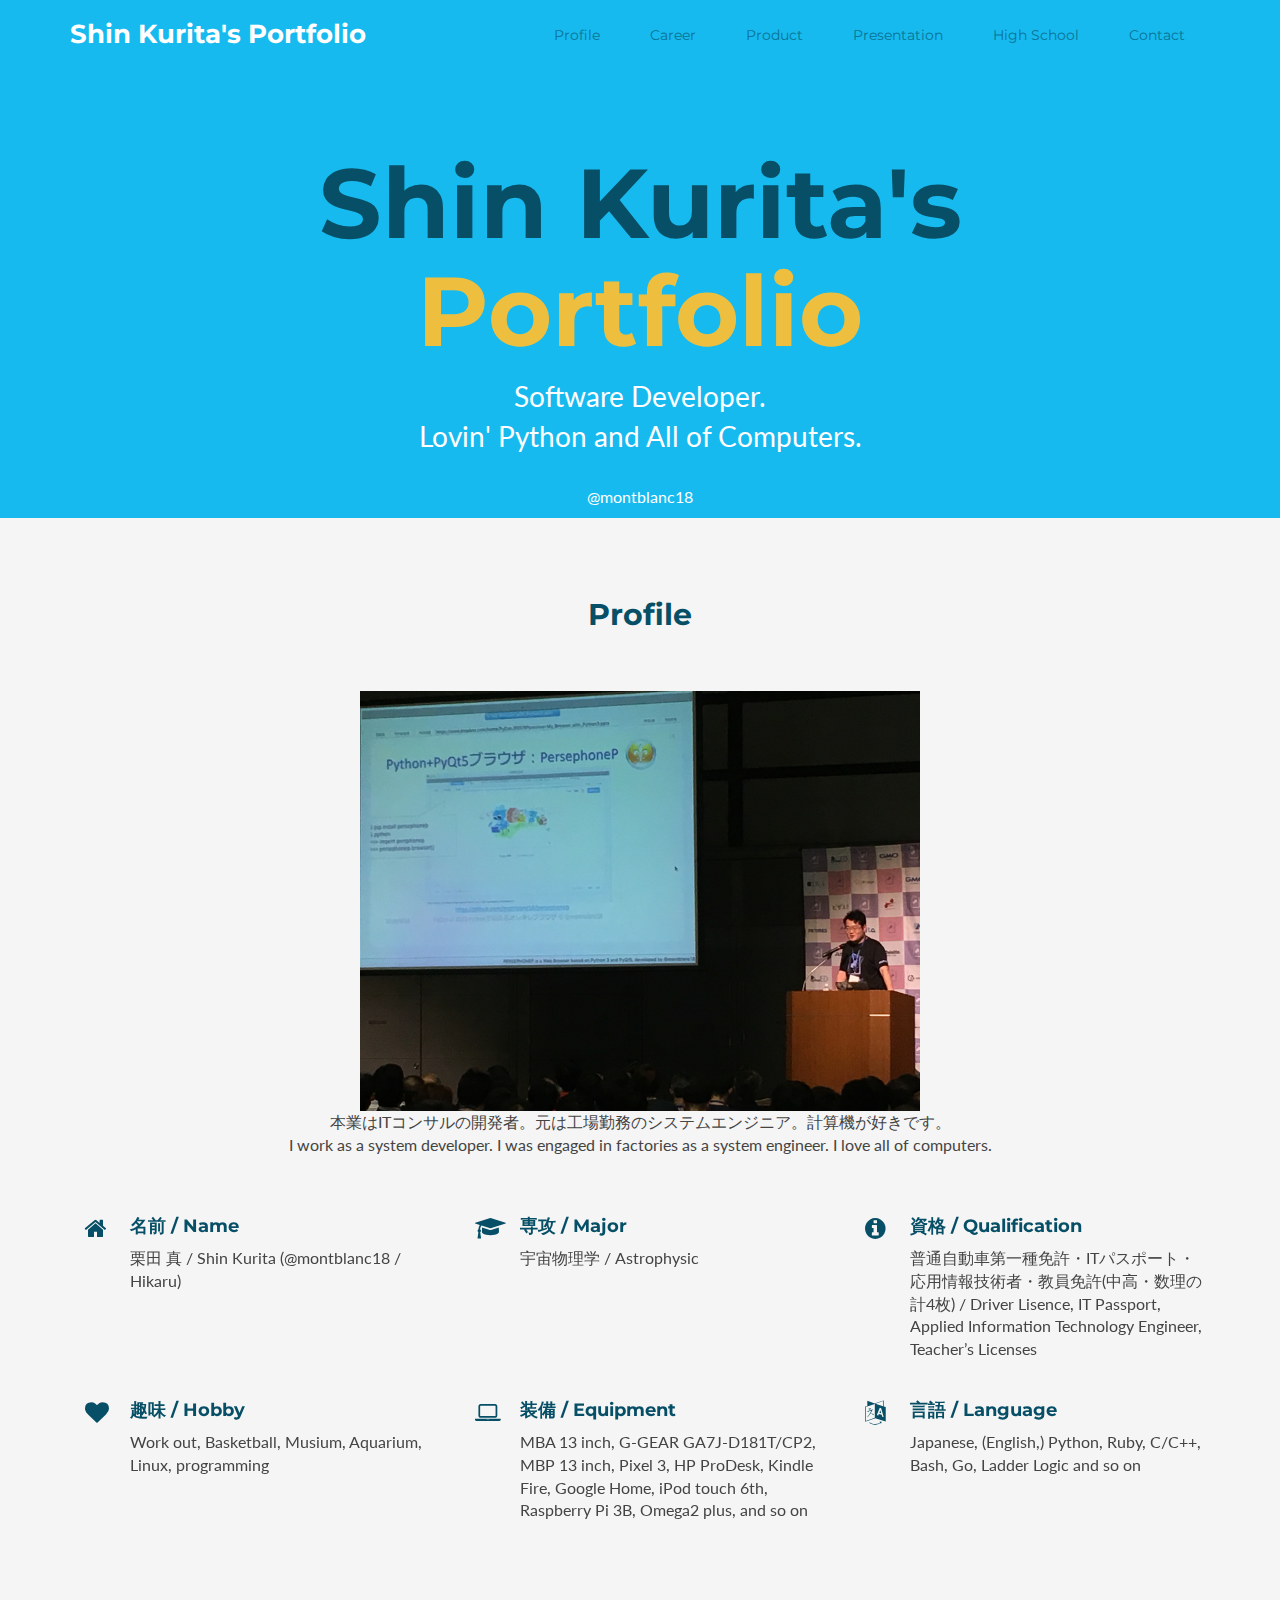
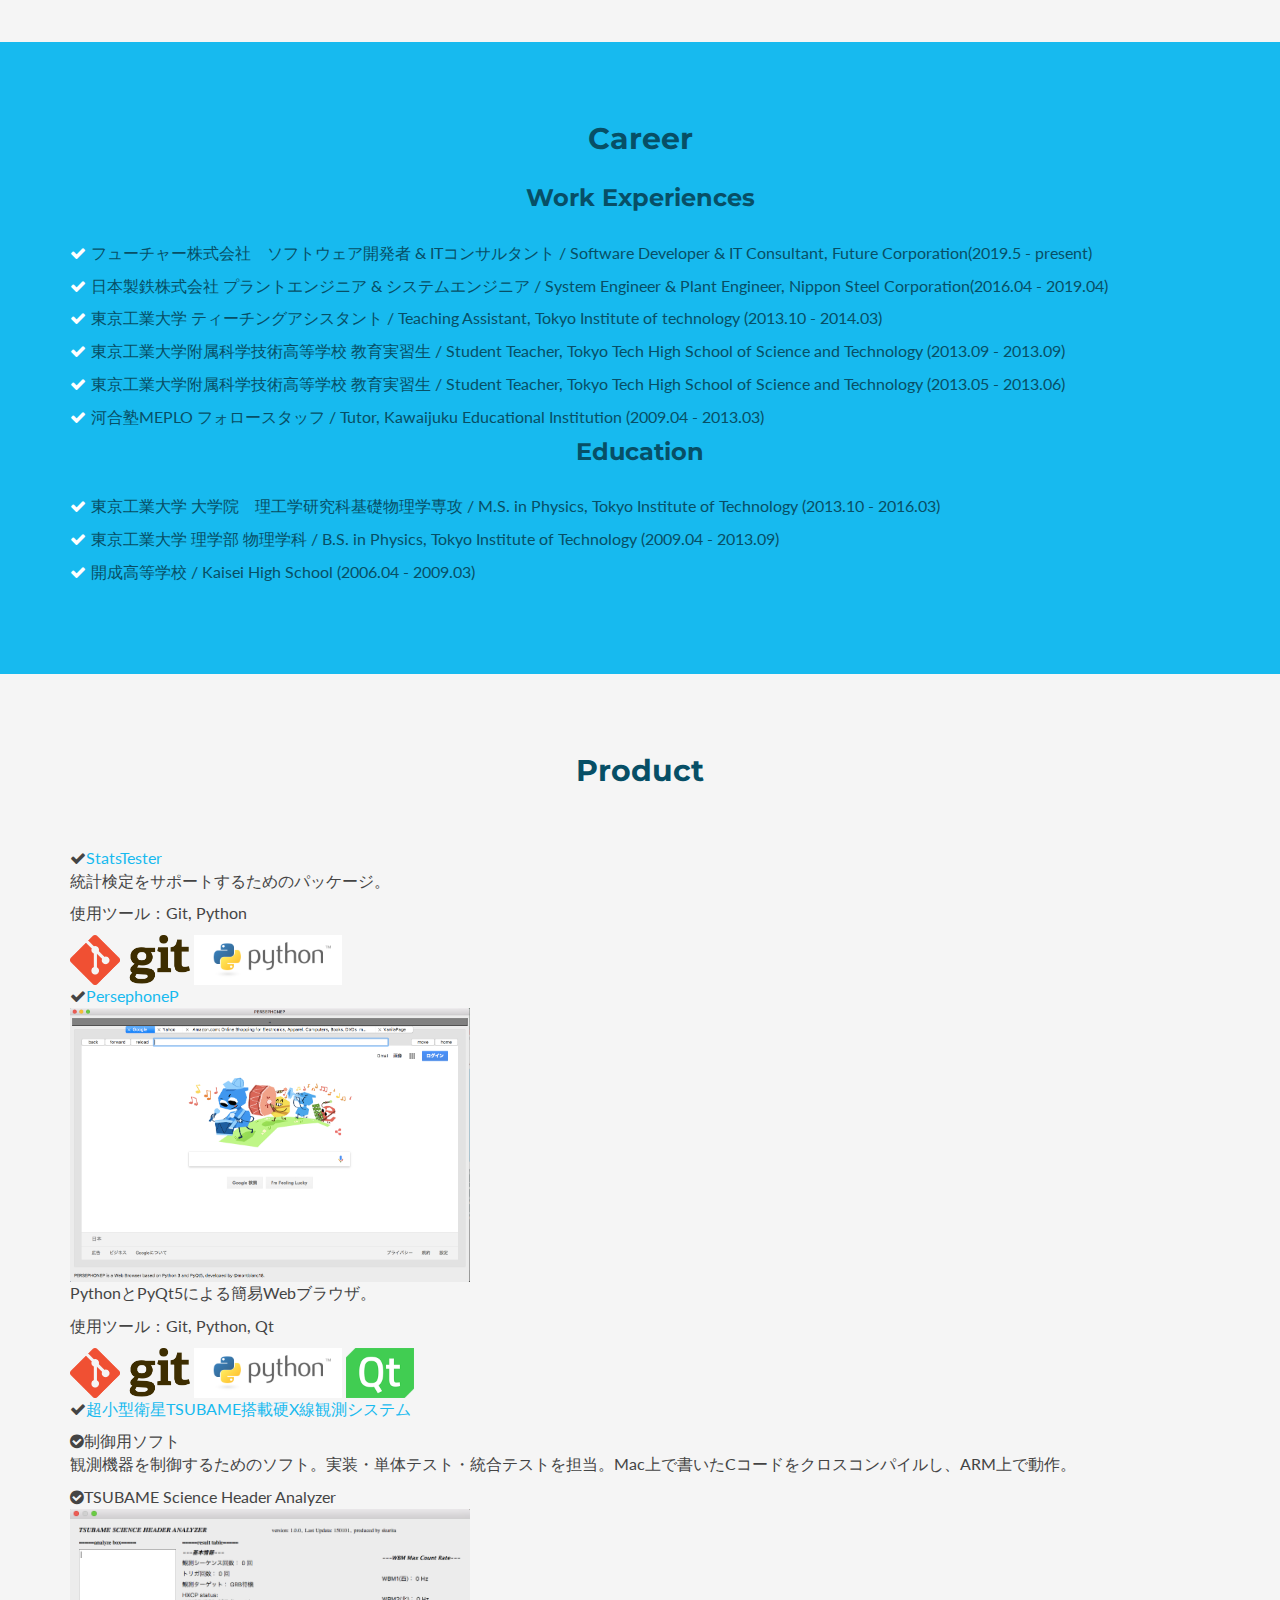
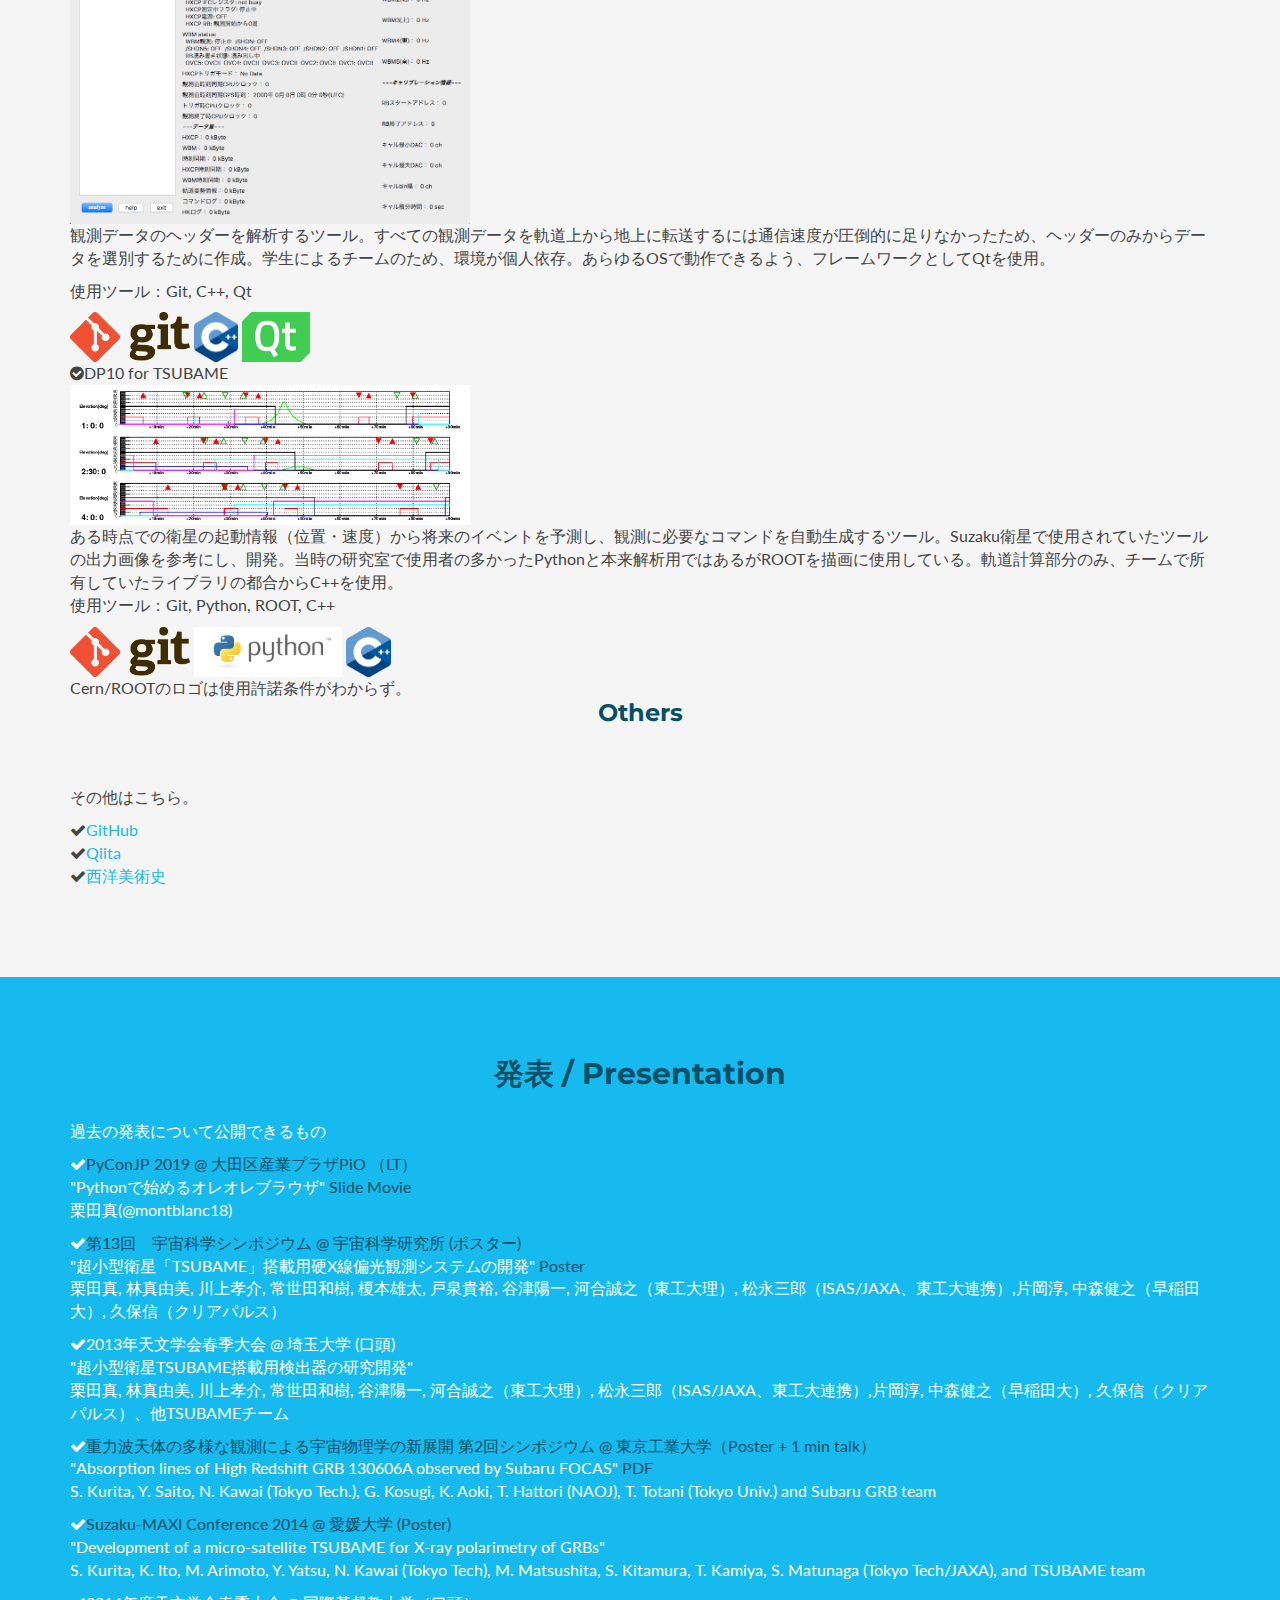
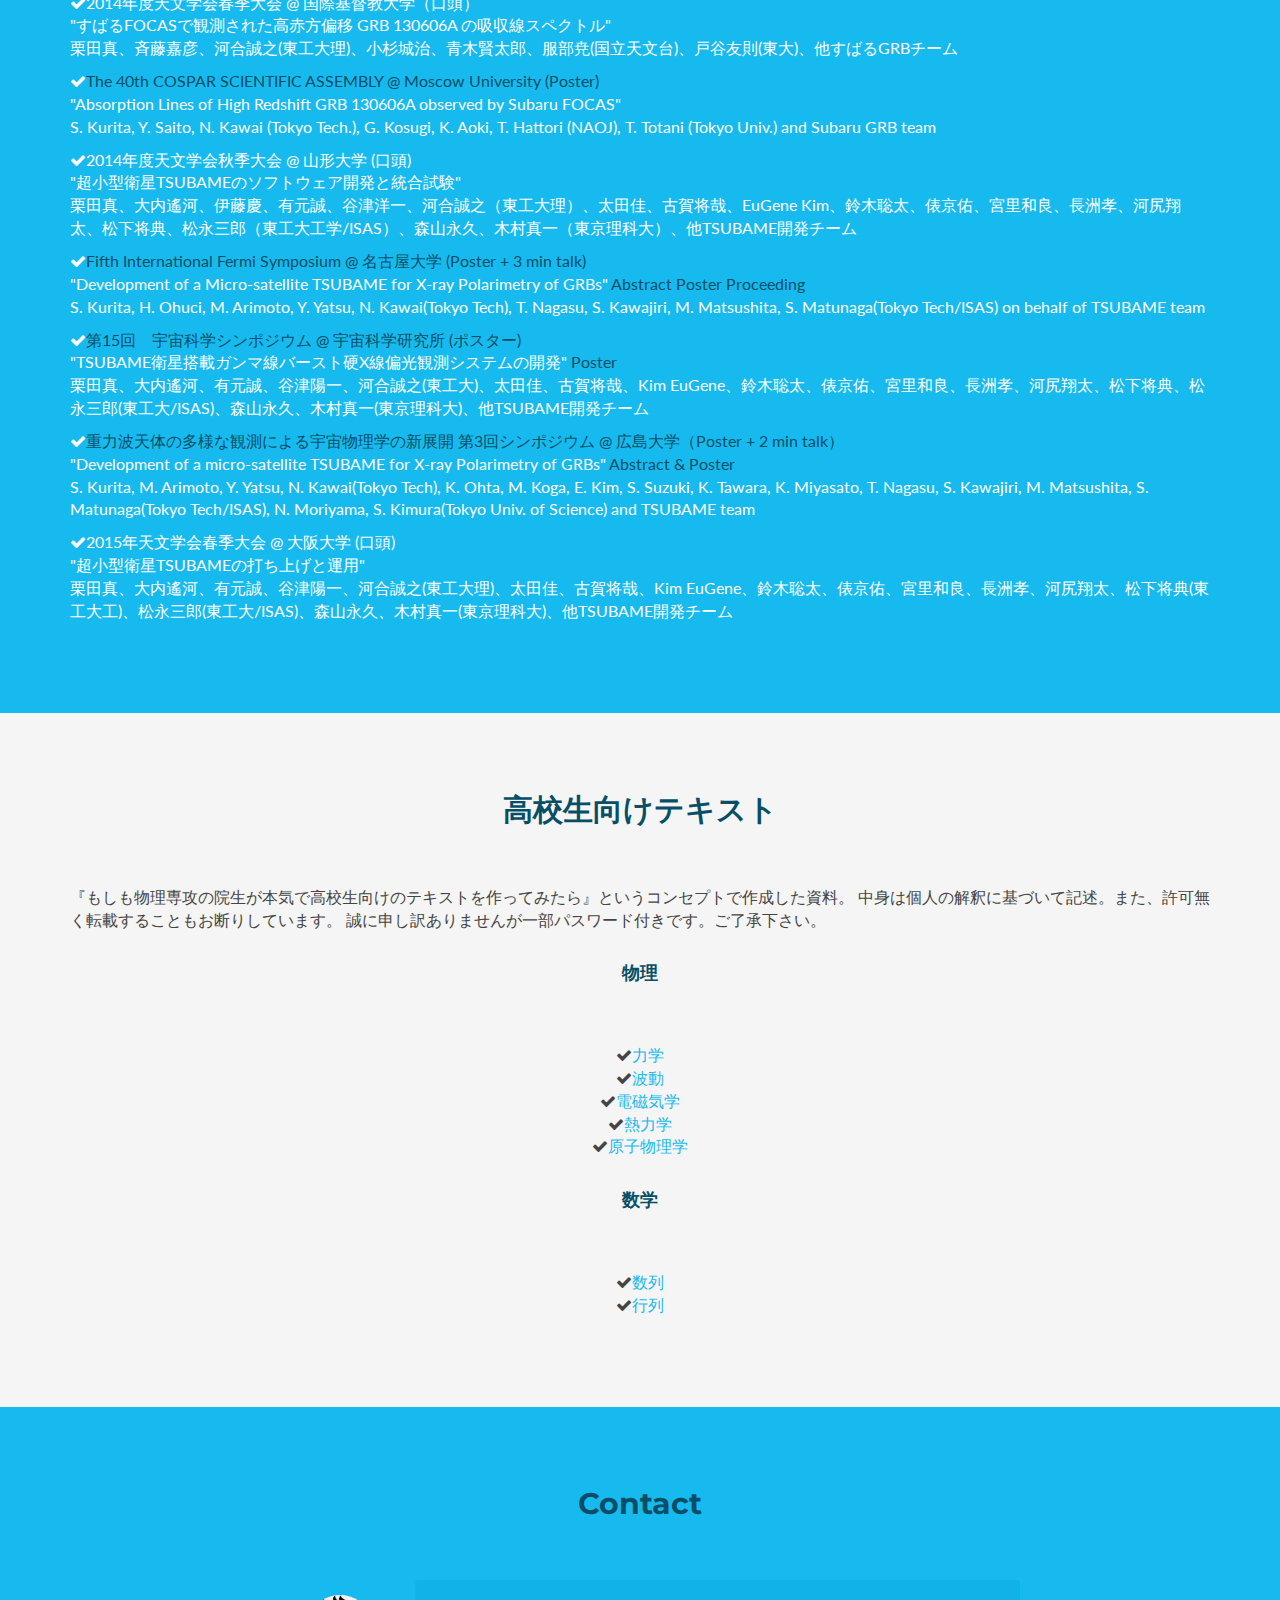
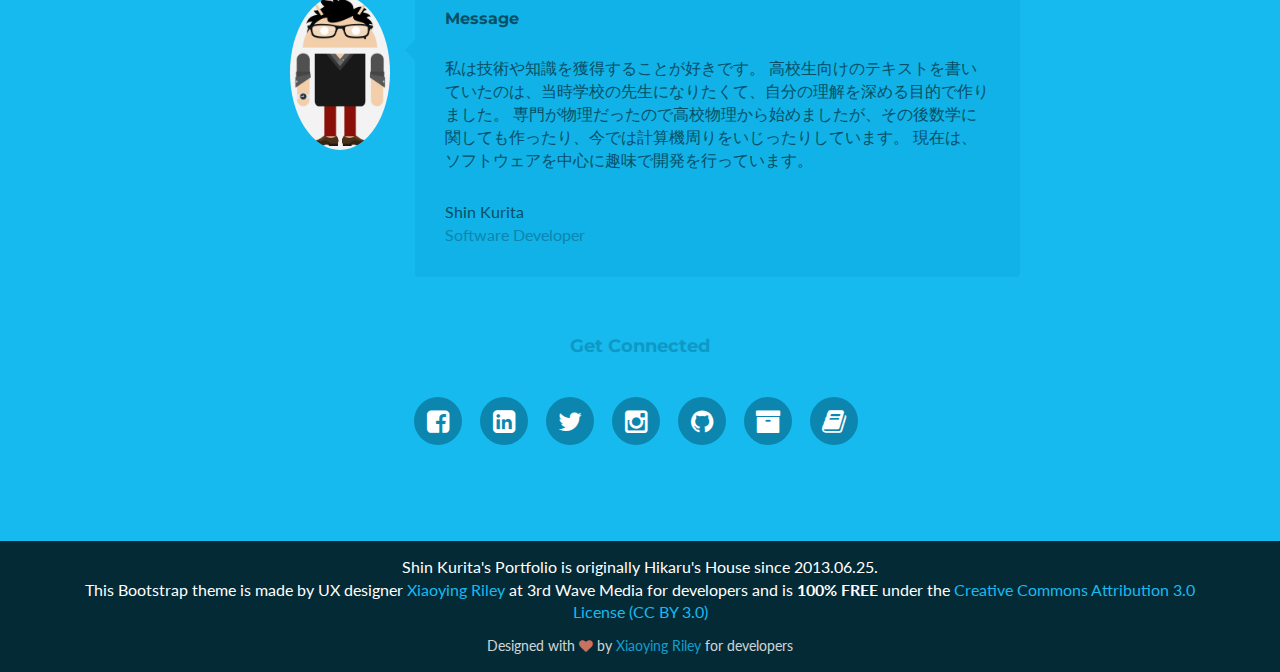
==== commit 78c53e2b: "学歴が壊れていたので修正" ====
--- a/index.html
+++ b/index.html
@@ -230,8 +230,8 @@
       <h3 class="title">Education</h3>
       <div class="text-left">
         <ul class="feature-list list-unstyled">
-          <li><i class="fa fa-check"></i>東京工業大学 大学院　基礎理工学研究科専攻 / M.S. in Physics, Tokyo Institute of Technology (2013.10
-            - 2016.03)</li>
+          <li><i class="fa fa-check"></i>東京工業大学 大学院　理工学研究科基礎物理学専攻 / M.S. in Physics, Tokyo Institute of Technology
+            (2013.10 - 2016.03)</li>
           <li><i class="fa fa-check"></i>東京工業大学 理学部 物理学科 / B.S. in Physics, Tokyo Institute of Technology (2009.04 -
             2013.09)</li>
           <li><i class="fa fa-check"></i>開成高等学校 / Kaisei High School (2006.04 - 2009.03)</li>
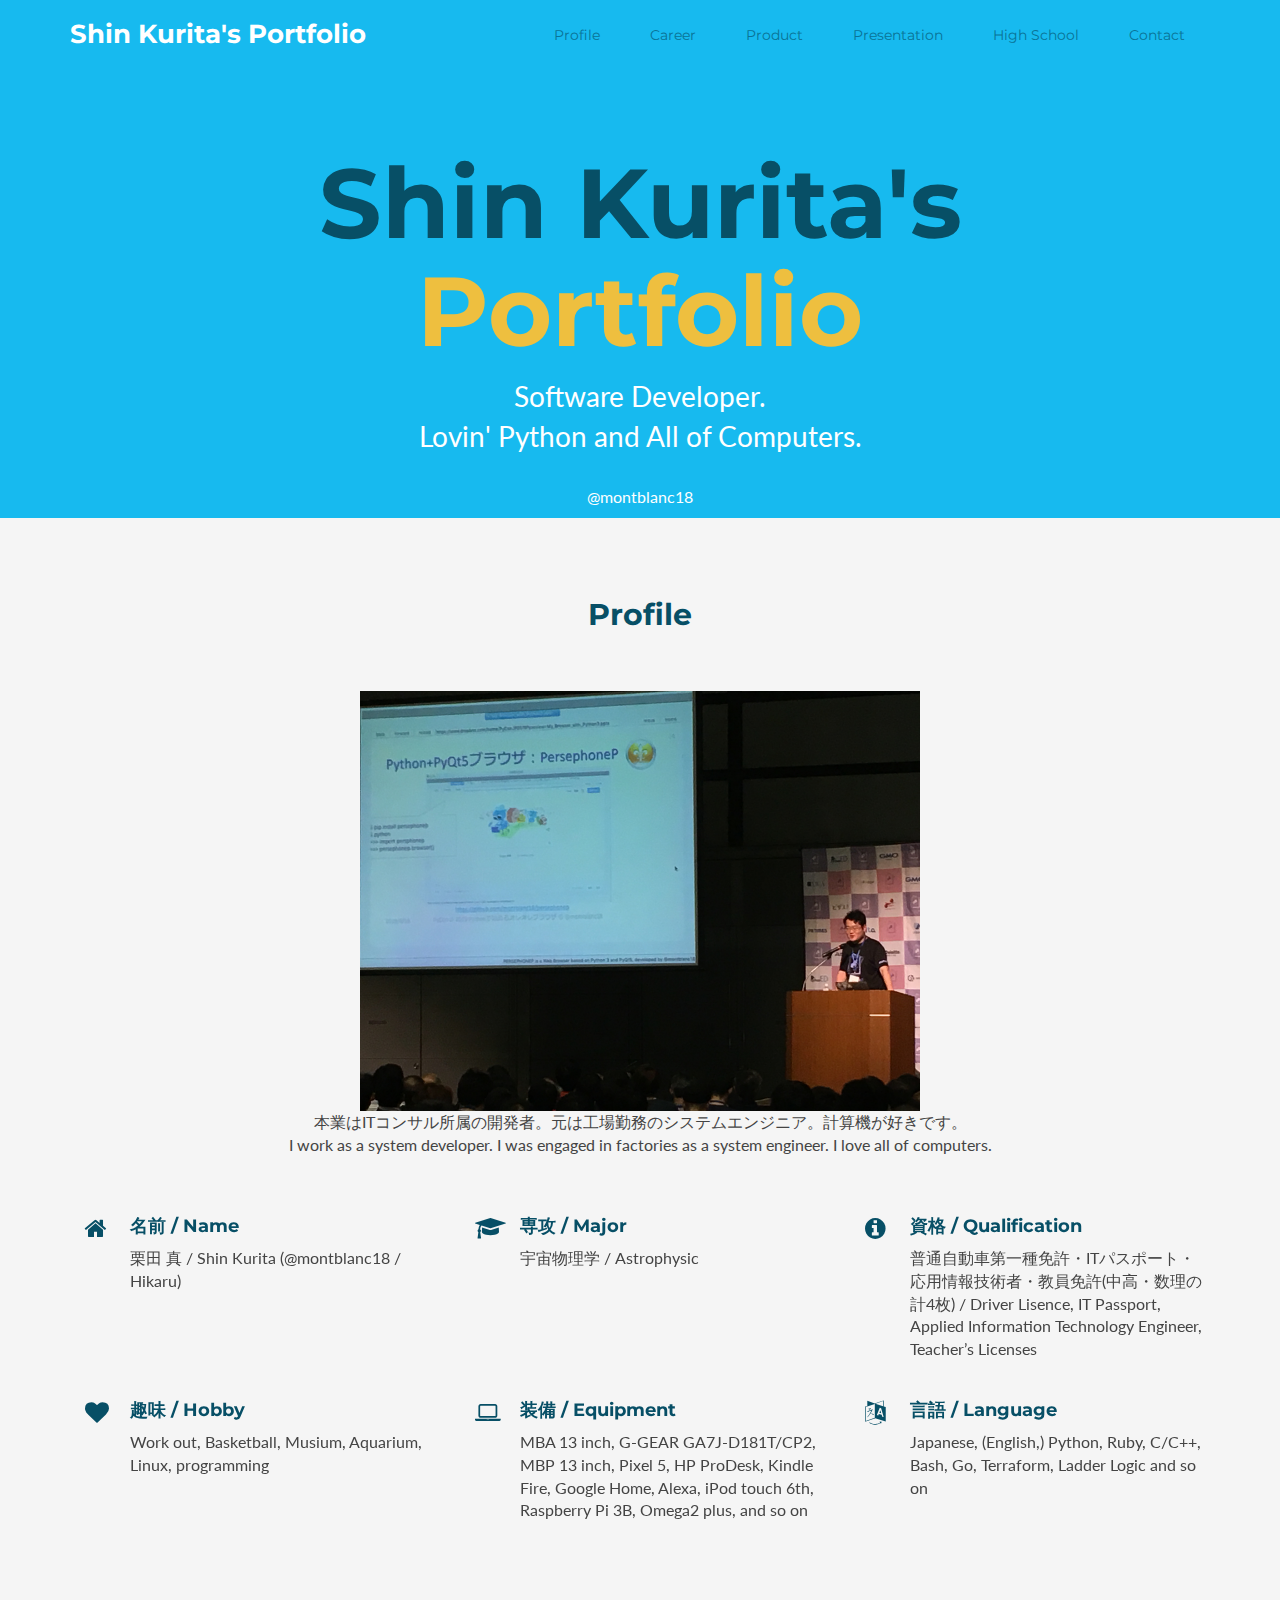
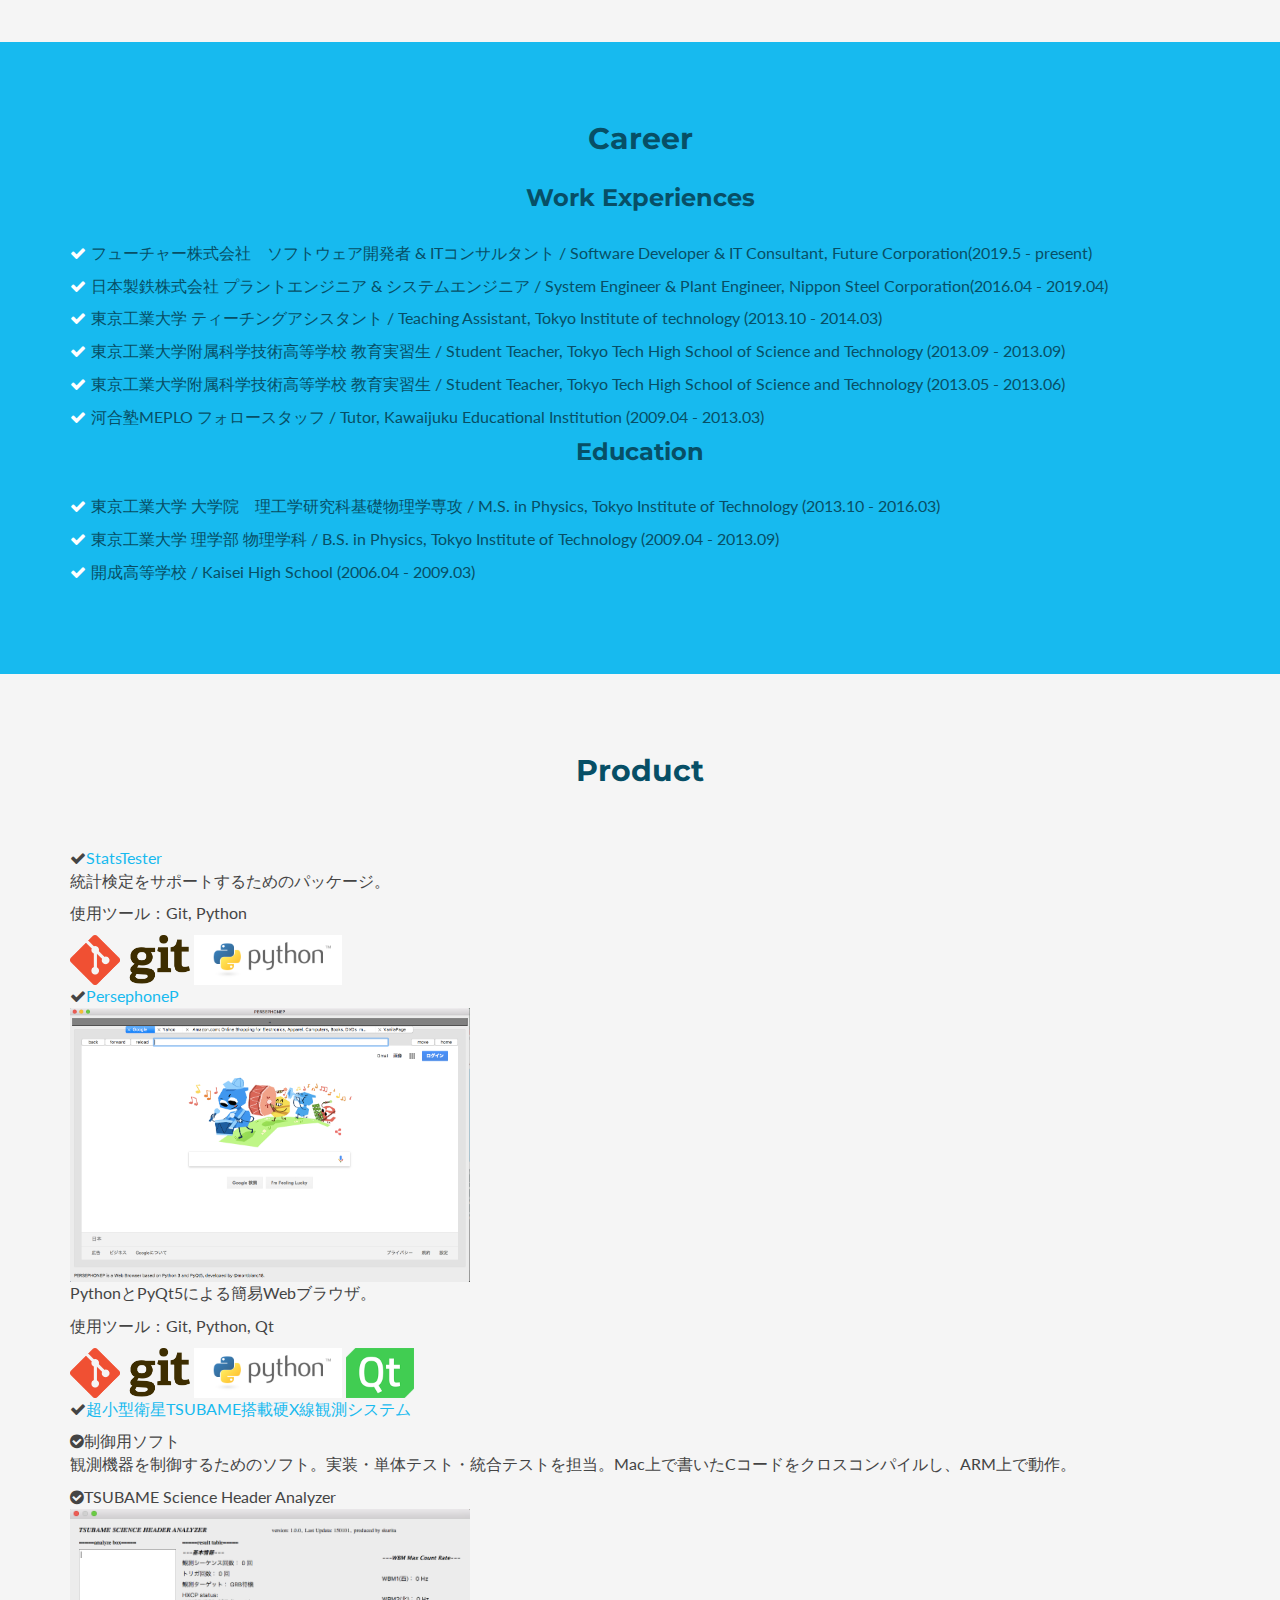
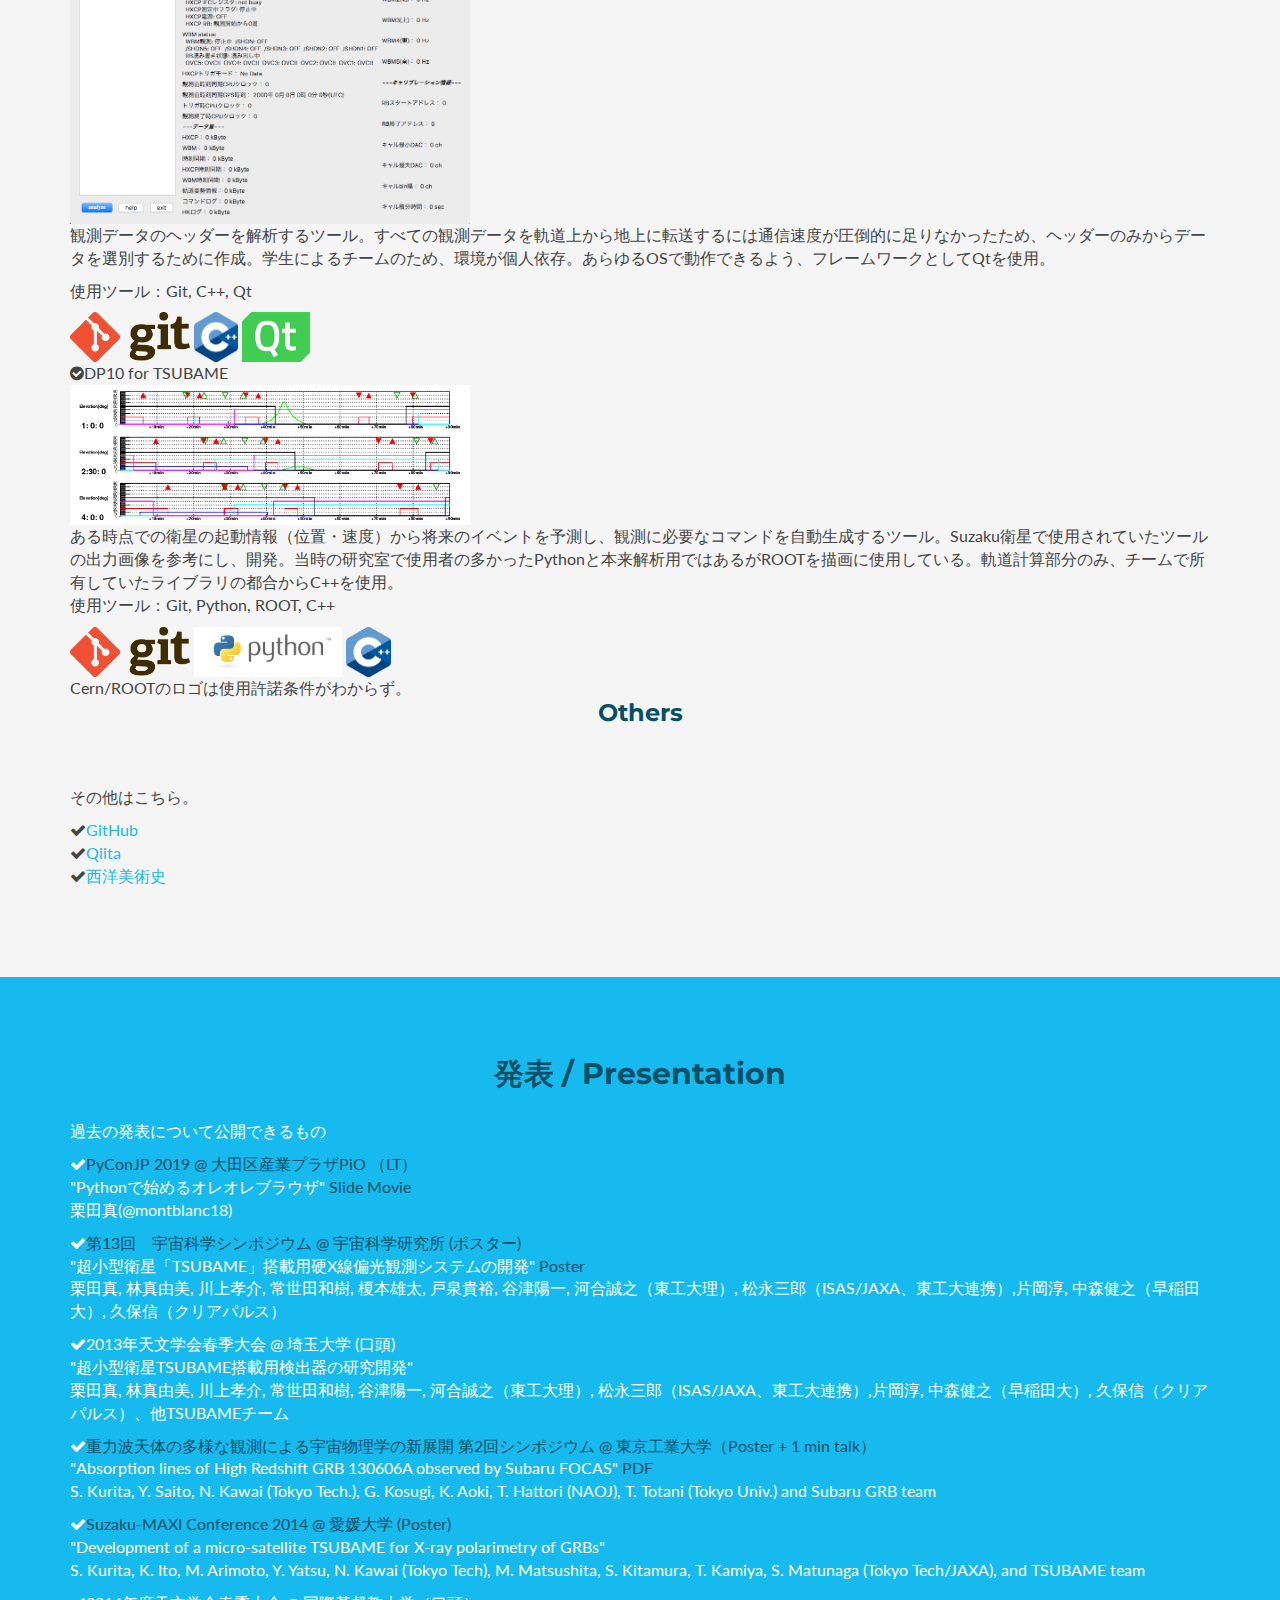
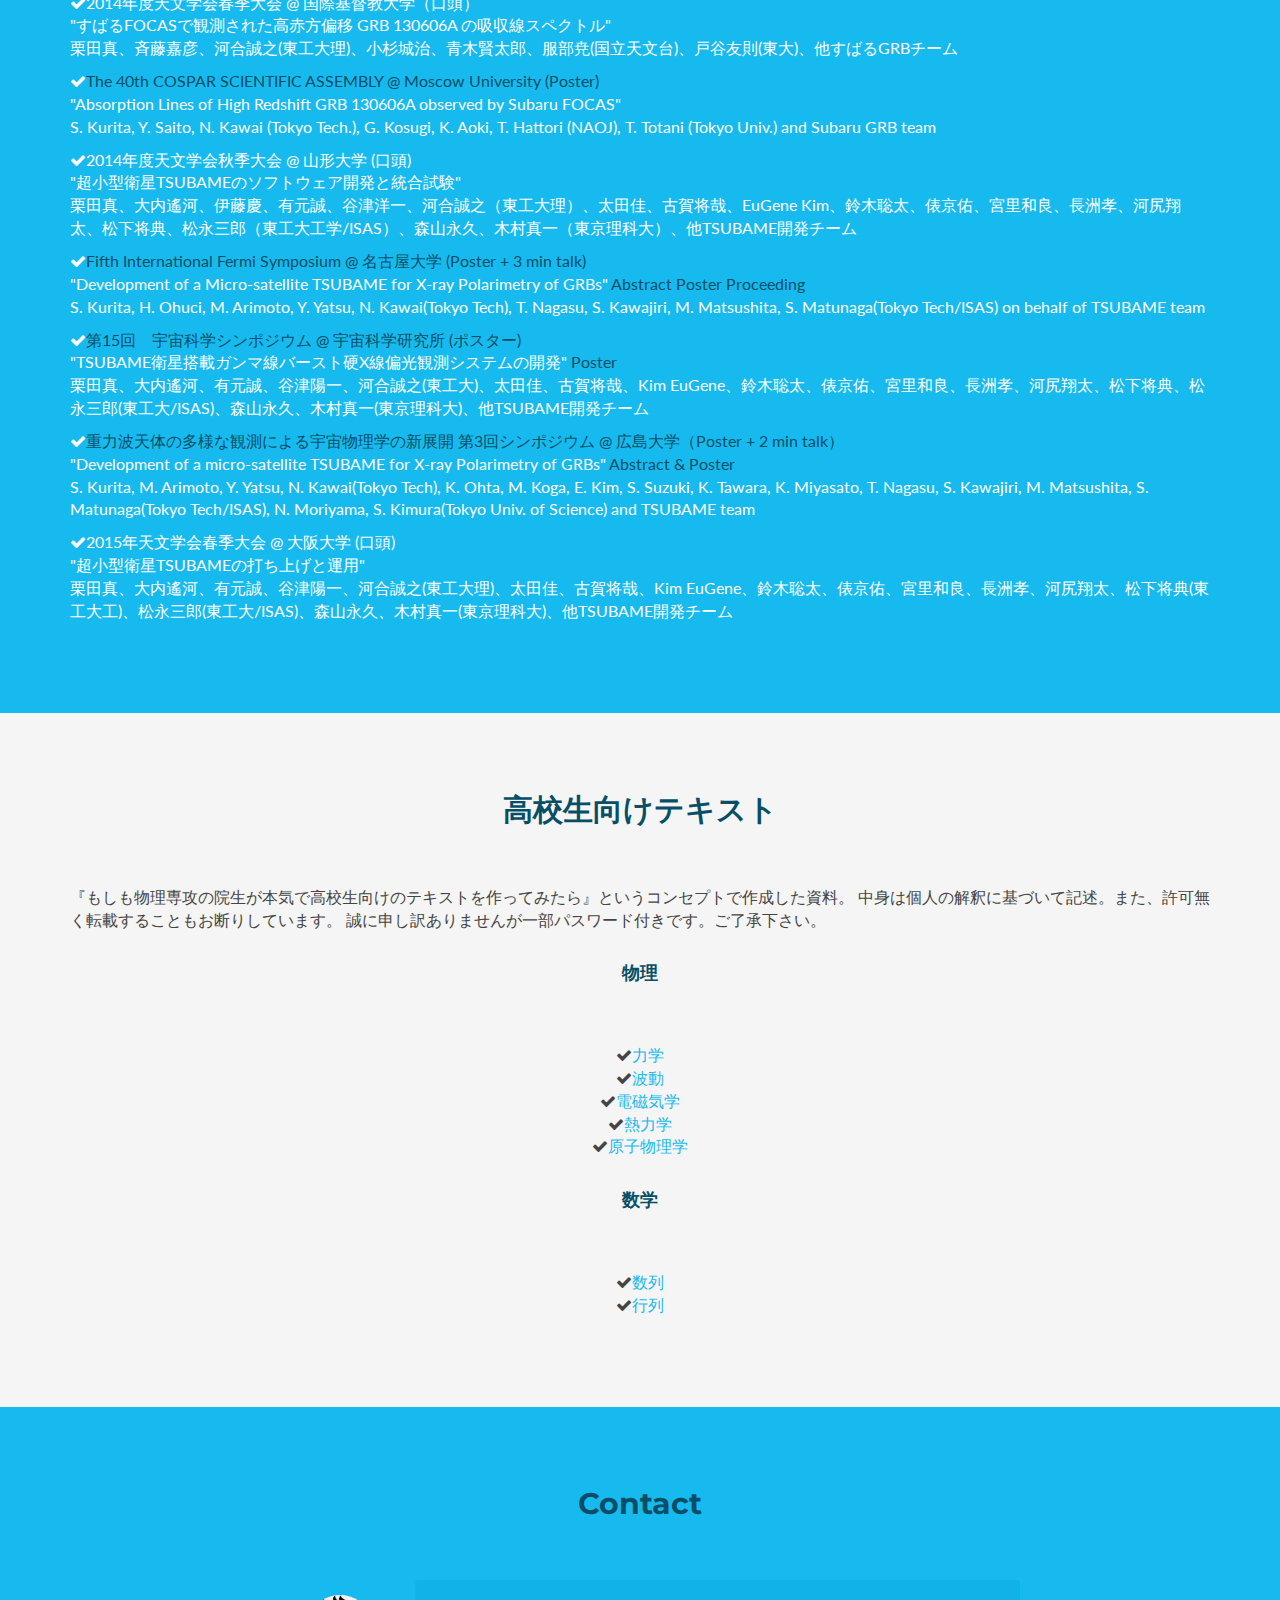
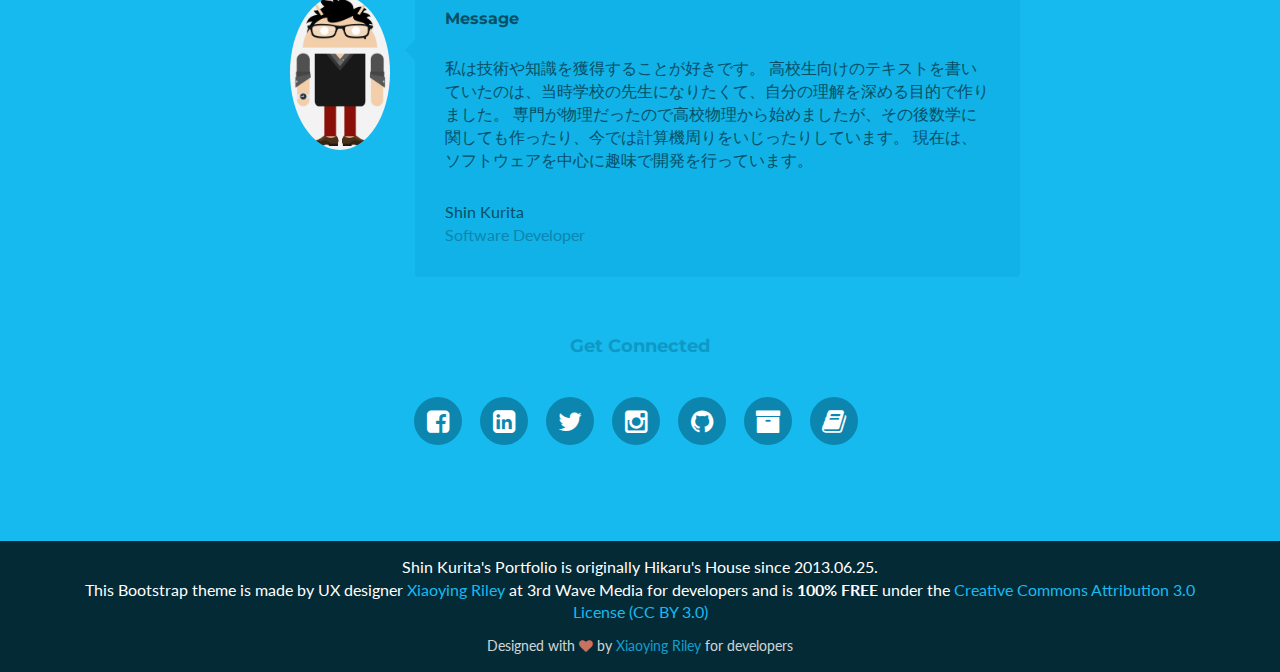
==== commit b0e980a7: "update my skill" ====
--- a/index.html
+++ b/index.html
@@ -23,7 +23,7 @@
   <meta name="description" content="">
   <meta name="author" content="Shin Kurita">
   <meta name="keywords"
-    content="Hikaru's House,ヒカル,物理,高校物理,力学,古典力学,波動,電磁気学,熱力学,高校数学,数学,行列,ベクトル,忘備録, montblanc18, python, ruby, Shin Kurita, 栗田真, 栗田　真, 栗田, 真, persephonep, TSUBAME. 超小型衛星, 小型衛星" />
+    content="Hikaru's House,ヒカル,物理,高校物理,力学,古典力学,波動,電磁気学,熱力学,高校数学,数学,行列,ベクトル,忘備録, montblanc18, python, ruby, Shin Kurita, 栗田真, 栗田　真, 栗田, 真, persephonep, TSUBAME. 超小型衛星, 小型衛星, persephonep" />
   <!--<meta name="description" content="Private Portfolio"/>	 -->
   <link rel="shortcut icon" href="favicon.png">
   <link href='http://fonts.googleapis.com/css?family=Lato:300,400,300italic,400italic' rel='stylesheet' type='text/css'>
@@ -114,7 +114,7 @@
         <img class="img-responsive" src="assets/images/IMG_0311.JPG" alt="" width="560" />
       </div>
       <p class="intro text-center">
-        本業はITコンサルの開発者。元は工場勤務のシステムエンジニア。計算機が好きです。<br>
+        本業はITコンサル所属の開発者。元は工場勤務のシステムエンジニア。計算機が好きです。<br>
         I work as a system developer. I was engaged in factories as a system engineer. I love all of computers.
       </p>
       <div class="row">
@@ -170,7 +170,7 @@
           </div>
           <div class="content">
             <h3 class="sub-title">装備 / Equipment</h3>
-            <p>MBA 13 inch, G-GEAR GA7J-D181T/CP2, MBP 13 inch, Pixel 3, HP ProDesk, Kindle Fire, Google Home, iPod
+            <p>MBA 13 inch, G-GEAR GA7J-D181T/CP2, MBP 13 inch, Pixel 5, HP ProDesk, Kindle Fire, Google Home, Alexa, iPod
               touch 6th, Raspberry Pi 3B, Omega2 plus, and so on</p>
           </div>
           <!--//content-->
@@ -182,7 +182,7 @@
           </div>
           <div class="content">
             <h3 class="sub-title">言語 / Language</h3>
-            <p>Japanese, (English,) Python, Ruby, C/C++, Bash, Go, Ladder Logic and so on</p>
+            <p>Japanese, (English,) Python, Ruby, C/C++, Bash, Go, Terraform, Ladder Logic and so on</p>
           </div>
           <!--//content-->
         </div>
